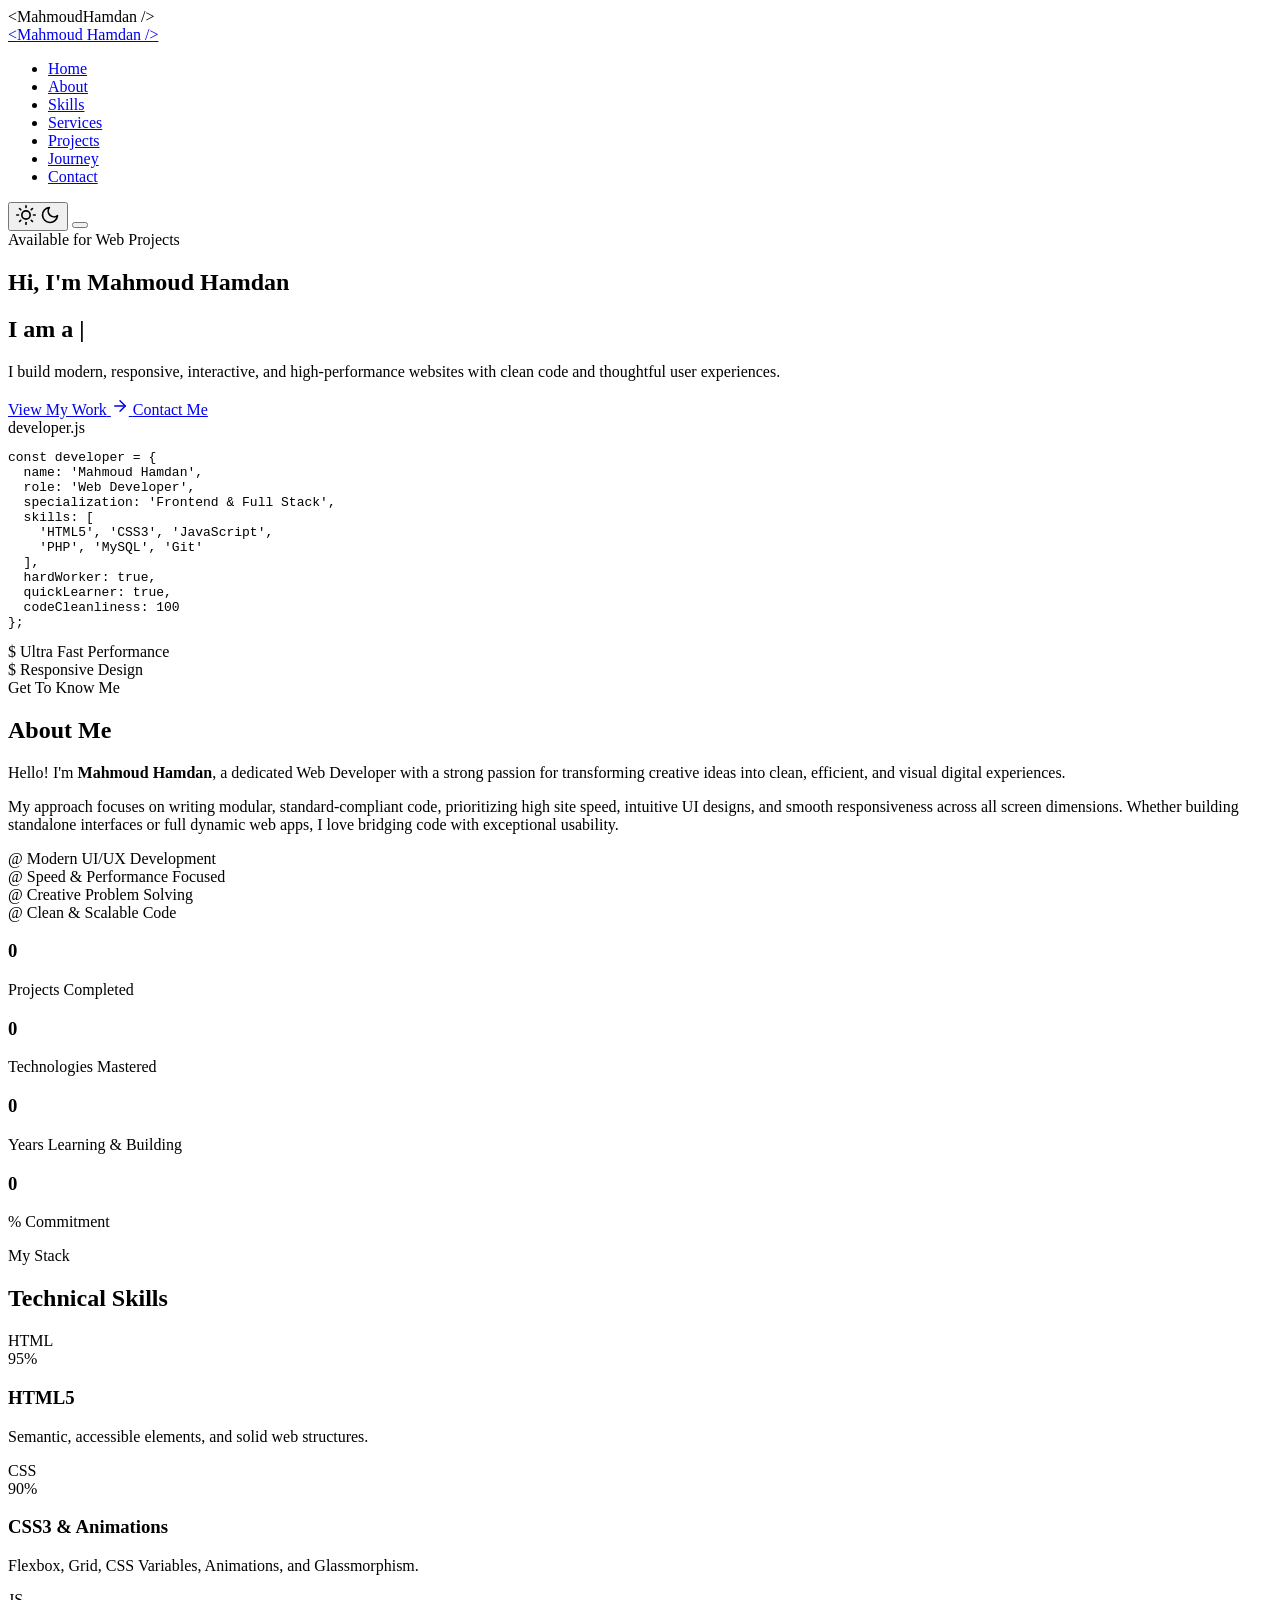
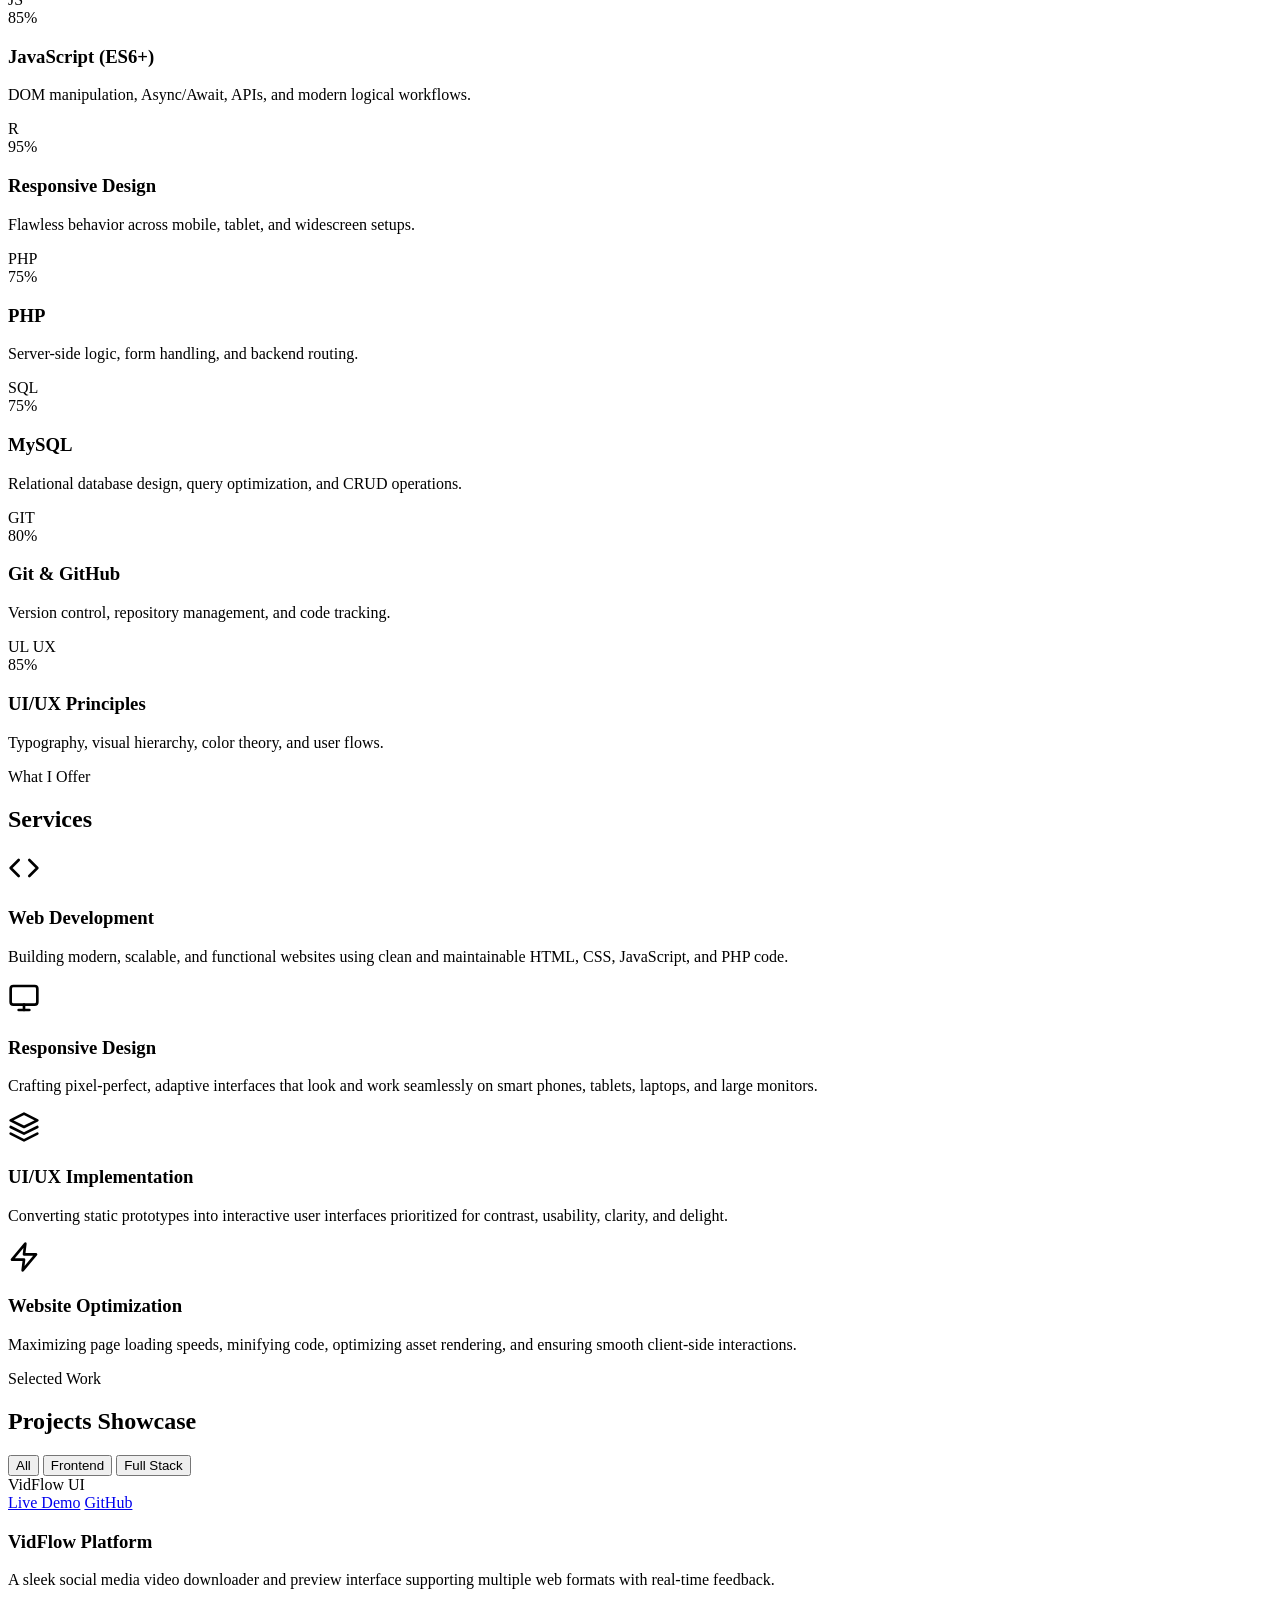
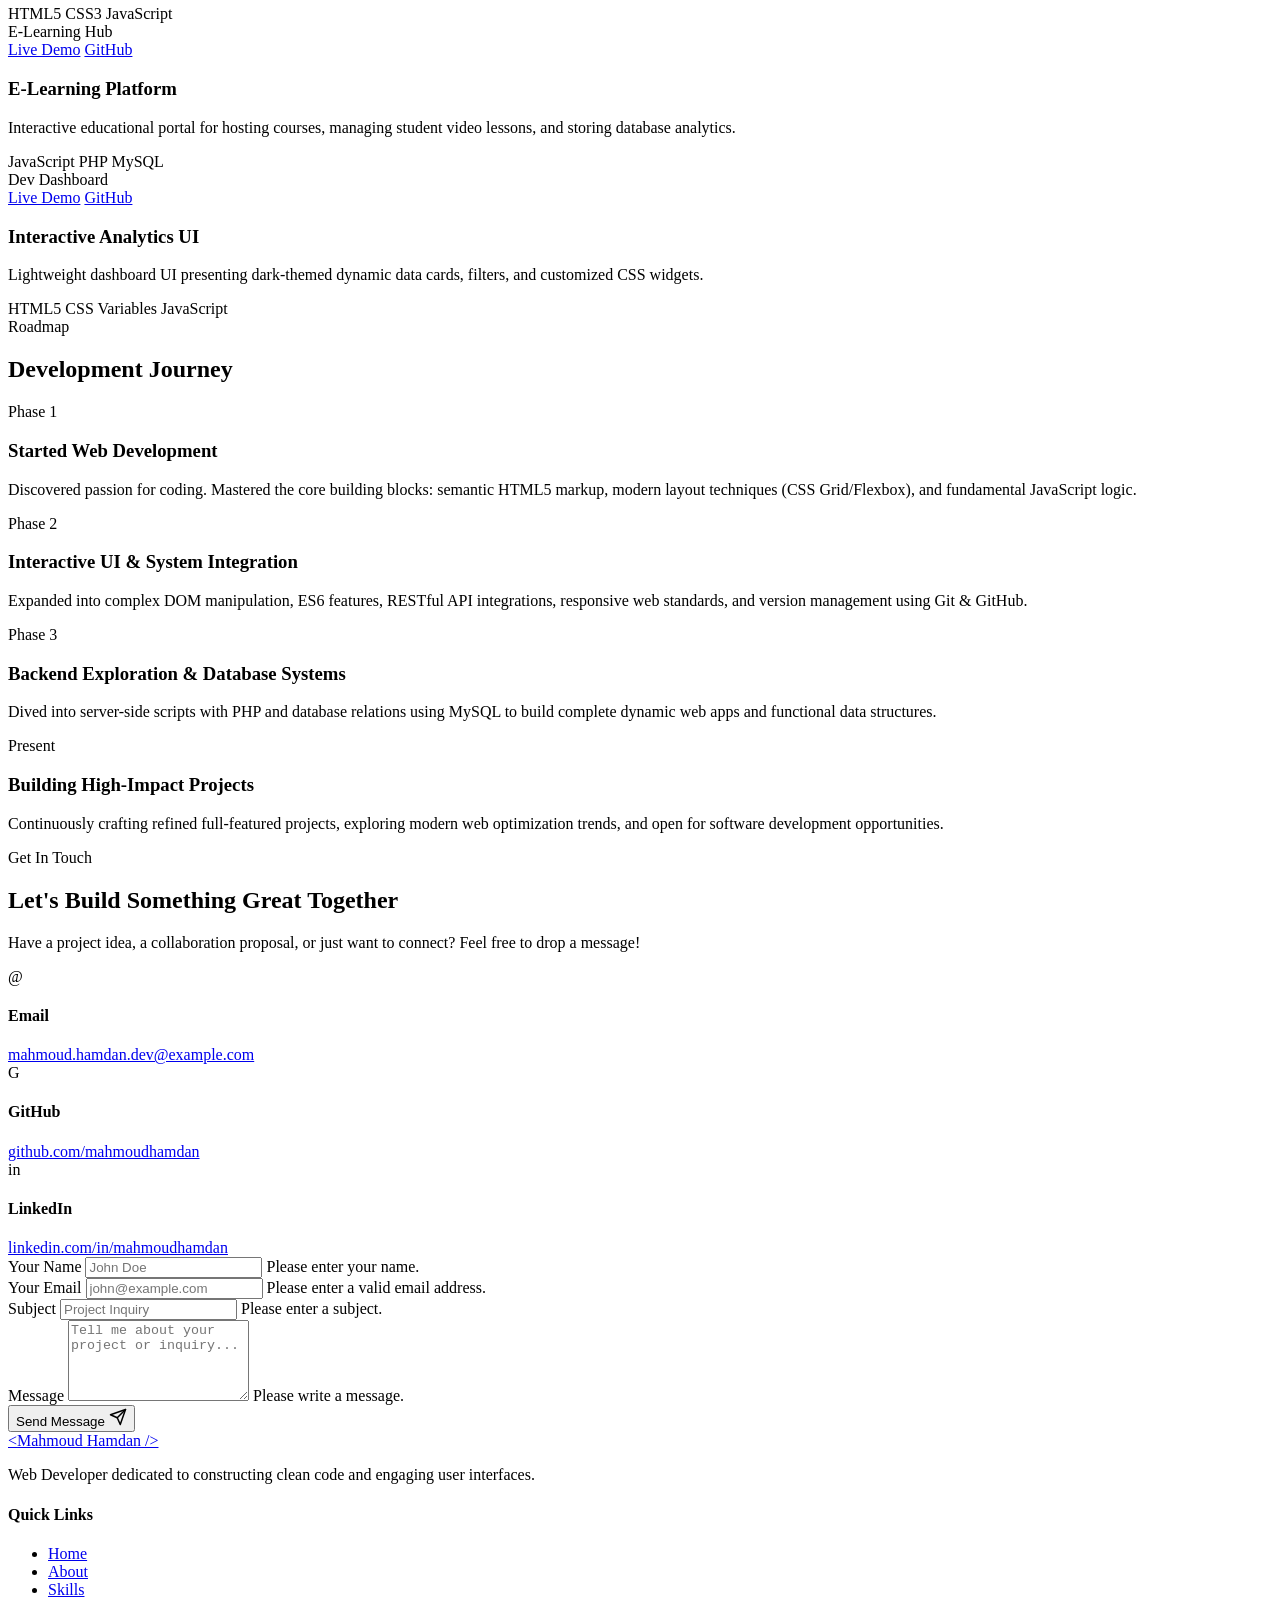
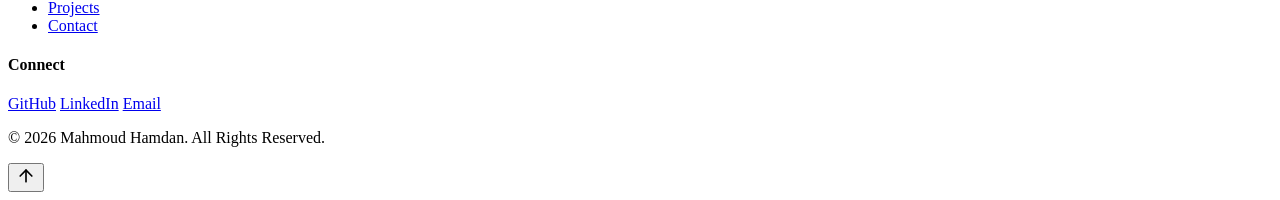
==== index.html @ 3960b45e "Add files via upload" ====
<!DOCTYPE html>
<html lang="en" data-theme="dark">
<head>
    <meta charset="UTF-8">
    <meta name="viewport" content="width=device-width, initial-scale=1.0">
    <meta name="description" content="Mahmoud Hamdan - Professional Web Developer Portfolio. Building modern, responsive, and interactive web solutions.">
    <meta name="author" content="Mahmoud Hamdan">
    <title>Mahmoud Hamdan | Web Developer Portfolio</title>
    
    <link rel="preconnect" href="https://fonts.googleapis.com">
    <link rel="preconnect" href="https://fonts.gstatic.com" crossorigin>
    <link href="https://fonts.googleapis.com/css2?family=Fira+Code:wght@400;500&family=Inter:wght@300;400;500;600;700;800&display=swap" rel="stylesheet">
    
    <link rel="stylesheet" href="css/style.css">
</head>
<body>

    <div id="loader" class="loader-wrapper">
        <div class="loader-spinner"></div>
        <span class="loader-text">&lt;MahmoudHamdan /&gt;</span>
    </div>

    <div class="cursor-glow" id="cursor-glow"></div>

    <div class="bg-gradient-orbs">
        <div class="orb orb-1"></div>
        <div class="orb orb-2"></div>
        <div class="orb orb-3"></div>
        <div class="bg-grid-overlay"></div>
    </div>

    <header class="navbar" id="navbar">
        <div class="container nav-container">
            <a href="#home" class="nav-logo">
                <span class="logo-bracket">&lt;</span>Mahmoud Hamdan<span class="logo-bracket"> /&gt;</span>
            </a>

            <nav class="nav-menu" id="nav-menu">
                <ul class="nav-list">
                    <li class="nav-item"><a href="#home" class="nav-link active">Home</a></li>
                    <li class="nav-item"><a href="#about" class="nav-link">About</a></li>
                    <li class="nav-item"><a href="#skills" class="nav-link">Skills</a></li>
                    <li class="nav-item"><a href="#services" class="nav-link">Services</a></li>
                    <li class="nav-item"><a href="#projects" class="nav-link">Projects</a></li>
                    <li class="nav-item"><a href="#journey" class="nav-link">Journey</a></li>
                    <li class="nav-item"><a href="#contact" class="nav-link">Contact</a></li>
                </ul>
            </nav>

            <div class="nav-actions">
                <button class="theme-toggle" id="theme-toggle" aria-label="Toggle dark and light theme">
                    <svg class="sun-icon" xmlns="http://www.w3.org/2000/svg" width="20" height="20" viewBox="0 0 24 24" fill="none" stroke="currentColor" stroke-width="2" stroke-linecap="round" stroke-linejoin="round"><circle cx="12" cy="12" r="5"></circle><line x1="12" y1="1" x2="12" y2="3"></line><line x1="12" y1="21" x2="12" y2="23"></line><line x1="4.22" y1="4.22" x2="5.64" y2="5.64"></line><line x1="18.36" y1="18.36" x2="19.78" y2="19.78"></line><line x1="1" y1="12" x2="3" y2="12"></line><line x1="21" y1="12" x2="23" y2="12"></line><line x1="4.22" y1="19.78" x2="5.64" y2="18.36"></line><line x1="18.36" y1="5.64" x2="19.78" y2="4.22"></line></svg>
                    <svg class="moon-icon" xmlns="http://www.w3.org/2000/svg" width="20" height="20" viewBox="0 0 24 24" fill="none" stroke="currentColor" stroke-width="2" stroke-linecap="round" stroke-linejoin="round"><path d="M21 12.79A9 9 0 1 1 11.21 3 7 7 0 0 0 21 12.79z"></path></svg>
                </button>

                <button class="hamburger" id="hamburger" aria-label="Toggle navigation menu">
                    <span class="bar"></span>
                    <span class="bar"></span>
                    <span class="bar"></span>
                </button>
            </div>
        </div>
    </header>

    <main id="main-content">
        
        <section id="home" class="hero-section">
            <div class="container hero-container">
                <div class="hero-content">
                    <div class="status-badge fade-in">
                        <span class="status-dot"></span>
                        <span>Available for Web Projects</span>
                    </div>
                    <h1 class="hero-title fade-in">
                        Hi, I'm <span class="highlight">Mahmoud Hamdan</span>
                    </h1>
                    <h2 class="hero-subtitle fade-in">
                        I am a <span class="typing-text" id="typing-text"></span><span class="cursor-blink">|</span>
                    </h2>
                    <p class="hero-description fade-in">
                        I build modern, responsive, interactive, and high-performance websites with clean code and thoughtful user experiences.
                    </p>
                    <div class="hero-cta fade-in">
                        <a href="#projects" class="btn btn-primary">
                            <span>View My Work</span>
                            <svg xmlns="http://www.w3.org/2000/svg" width="18" height="18" viewBox="0 0 24 24" fill="none" stroke="currentColor" stroke-width="2" stroke-linecap="round" stroke-linejoin="round"><line x1="5" y1="12" x2="19" y2="12"></line><polyline points="12 5 19 12 12 19"></polyline></svg>
                        </a>
                        <a href="#contact" class="btn btn-secondary">Contact Me</a>
                    </div>
                </div>

                <div class="hero-visual fade-in">
                    <div class="code-window">
                        <div class="window-header">
                            <div class="window-dots">
                                <span class="dot dot-red"></span>
                                <span class="dot dot-yellow"></span>
                                <span class="dot dot-green"></span>
                            </div>
                            <span class="window-title">developer.js</span>
                        </div>
                        <div class="window-body">
                            <pre><code><span class="code-keyword">const</span> <span class="code-variable">developer</span> = {
  <span class="code-property">name</span>: <span class="code-string">'Mahmoud Hamdan'</span>,
  <span class="code-property">role</span>: <span class="code-string">'Web Developer'</span>,
  <span class="code-property">specialization</span>: <span class="code-string">'Frontend & Full Stack'</span>,
  <span class="code-property">skills</span>: [
    <span class="code-string">'HTML5'</span>, <span class="code-string">'CSS3'</span>, <span class="code-string">'JavaScript'</span>,
    <span class="code-string">'PHP'</span>, <span class="code-string">'MySQL'</span>, <span class="code-string">'Git'</span>
  ],
  <span class="code-property">hardWorker</span>: <span class="code-boolean">true</span>,
  <span class="code-property">quickLearner</span>: <span class="code-boolean">true</span>,
  <span class="code-property">codeCleanliness</span>: <span class="code-number">100</span>
};</code></pre>
                        </div>
                    </div>
                    <!-- Floating Accent Badges -->
                    <div class="floating-badge badge-1">$ Ultra Fast Performance</div>
                    <div class="floating-badge badge-2">$ Responsive Design</div>
                </div>
            </div>
        </section>

        <!-- About Section -->
        <section id="about" class="section">
            <div class="container">
                <div class="section-header reveal-up">
                    <span class="section-subtitle">Get To Know Me</span>
                    <h2 class="section-title">About Me</h2>
                </div>

                <div class="about-grid">
                    <div class="about-text reveal-left">
                        <p>
                            Hello! I'm <strong>Mahmoud Hamdan</strong>, a dedicated Web Developer with a strong passion for transforming creative ideas into clean, efficient, and visual digital experiences.
                        </p>
                        <p>
                            My approach focuses on writing modular, standard-compliant code, prioritizing high site speed, intuitive UI designs, and smooth responsiveness across all screen dimensions. Whether building standalone interfaces or full dynamic web apps, I love bridging code with exceptional usability.
                        </p>
                        <div class="about-features">
                            <div class="feature-item">
                                <span class="feature-icon">@</span>
                                <span>Modern UI/UX Development</span>
                            </div>
                            <div class="feature-item">
                                <span class="feature-icon">@</span>
                                <span>Speed & Performance Focused</span>
                            </div>
                            <div class="feature-item">
                                <span class="feature-icon">@</span>
                                <span>Creative Problem Solving</span>
                            </div>
                            <div class="feature-item">
                                <span class="feature-icon">@</span>
                                <span>Clean & Scalable Code</span>
                            </div>
                        </div>
                    </div>

                    <div class="about-stats reveal-right">
                        <div class="stat-card">
                            <h3 class="stat-number" data-target="15">0</h3>
                            <p class="stat-label">Projects Completed</p>
                        </div>
                        <div class="stat-card">
                            <h3 class="stat-number" data-target="9">0</h3>
                            <p class="stat-label">Technologies Mastered</p>
                        </div>
                        <div class="stat-card">
                            <h3 class="stat-number" data-target="3">0</h3>
                            <p class="stat-label">Years Learning & Building</p>
                        </div>
                        <div class="stat-card">
                            <h3 class="stat-number" data-target="100">0</h3>
                            <p class="stat-label">% Commitment</p>
                        </div>
                    </div>
                </div>
            </div>
        </section>

        <section id="skills" class="section bg-surface">
            <div class="container">
                <div class="section-header reveal-up">
                    <span class="section-subtitle">My Stack</span>
                    <h2 class="section-title">Technical Skills</h2>
                </div>

                <div class="skills-grid">
                    <div class="skill-card reveal-up">
                        <div class="skill-head">
                            <div class="skill-icon">HTML</div>
                            <span class="skill-level">95%</span>
                        </div>
                        <h3 class="skill-name">HTML5</h3>
                        <p class="skill-desc">Semantic, accessible elements, and solid web structures.</p>
                        <div class="progress-bar"><div class="progress" style="width: 95%;"></div></div>
                    </div>

                    <div class="skill-card reveal-up">
                        <div class="skill-head">
                            <div class="skill-icon">CSS</div>
                            <span class="skill-level">90%</span>
                        </div>
                        <h3 class="skill-name">CSS3 & Animations</h3>
                        <p class="skill-desc">Flexbox, Grid, CSS Variables, Animations, and Glassmorphism.</p>
                        <div class="progress-bar"><div class="progress" style="width: 90%;"></div></div>
                    </div>

                    <div class="skill-card reveal-up">
                        <div class="skill-head">
                            <div class="skill-icon">JS</div>
                            <span class="skill-level">85%</span>
                        </div>
                        <h3 class="skill-name">JavaScript (ES6+)</h3>
                        <p class="skill-desc">DOM manipulation, Async/Await, APIs, and modern logical workflows.</p>
                        <div class="progress-bar"><div class="progress" style="width: 85%;"></div></div>
                    </div>

                    <div class="skill-card reveal-up">
                        <div class="skill-head">
                            <div class="skill-icon">R</div>
                            <span class="skill-level">95%</span>
                        </div>
                        <h3 class="skill-name">Responsive Design</h3>
                        <p class="skill-desc">Flawless behavior across mobile, tablet, and widescreen setups.</p>
                        <div class="progress-bar"><div class="progress" style="width: 95%;"></div></div>
                    </div>

                    <div class="skill-card reveal-up">
                        <div class="skill-head">
                            <div class="skill-icon">PHP</div>
                            <span class="skill-level">75%</span>
                        </div>
                        <h3 class="skill-name">PHP</h3>
                        <p class="skill-desc">Server-side logic, form handling, and backend routing.</p>
                        <div class="progress-bar"><div class="progress" style="width: 75%;"></div></div>
                    </div>

                    <div class="skill-card reveal-up">
                        <div class="skill-head">
                            <div class="skill-icon">SQL</div>
                            <span class="skill-level">75%</span>
                        </div>
                        <h3 class="skill-name">MySQL</h3>
                        <p class="skill-desc">Relational database design, query optimization, and CRUD operations.</p>
                        <div class="progress-bar"><div class="progress" style="width: 75%;"></div></div>
                    </div>

                    <div class="skill-card reveal-up">
                        <div class="skill-head">
                            <div class="skill-icon">GIT</div>
                            <span class="skill-level">80%</span>
                        </div>
                        <h3 class="skill-name">Git & GitHub</h3>
                        <p class="skill-desc">Version control, repository management, and code tracking.</p>
                        <div class="progress-bar"><div class="progress" style="width: 80%;"></div></div>
                    </div>

                    <div class="skill-card reveal-up">
                        <div class="skill-head">
                            <div class="skill-icon">UL UX</div>
                            <span class="skill-level">85%</span>
                        </div>
                        <h3 class="skill-name">UI/UX Principles</h3>
                        <p class="skill-desc">Typography, visual hierarchy, color theory, and user flows.</p>
                        <div class="progress-bar"><div class="progress" style="width: 85%;"></div></div>
                    </div>
                </div>
            </div>
        </section>

        <!-- Services Section -->
        <section id="services" class="section">
            <div class="container">
                <div class="section-header reveal-up">
                    <span class="section-subtitle">What I Offer</span>
                    <h2 class="section-title">Services</h2>
                </div>

                <div class="services-grid">
                    <div class="service-card reveal-up">
                        <div class="service-icon">
                            <svg xmlns="http://www.w3.org/2000/svg" width="32" height="32" viewBox="0 0 24 24" fill="none" stroke="currentColor" stroke-width="2" stroke-linecap="round" stroke-linejoin="round"><polyline points="16 18 22 12 16 6"></polyline><polyline points="8 6 2 12 8 18"></polyline></svg>
                        </div>
                        <h3 class="service-title">Web Development</h3>
                        <p class="service-desc">Building modern, scalable, and functional websites using clean and maintainable HTML, CSS, JavaScript, and PHP code.</p>
                    </div>

                    <div class="service-card reveal-up">
                        <div class="service-icon">
                            <svg xmlns="http://www.w3.org/2000/svg" width="32" height="32" viewBox="0 0 24 24" fill="none" stroke="currentColor" stroke-width="2" stroke-linecap="round" stroke-linejoin="round"><rect x="2" y="3" width="20" height="14" rx="2" ry="2"></rect><line x1="8" y1="21" x2="16" y2="21"></line><line x1="12" y1="17" x2="12" y2="21"></line></svg>
                        </div>
                        <h3 class="service-title">Responsive Design</h3>
                        <p class="service-desc">Crafting pixel-perfect, adaptive interfaces that look and work seamlessly on smart phones, tablets, laptops, and large monitors.</p>
                    </div>

                    <div class="service-card reveal-up">
                        <div class="service-icon">
                            <svg xmlns="http://www.w3.org/2000/svg" width="32" height="32" viewBox="0 0 24 24" fill="none" stroke="currentColor" stroke-width="2" stroke-linecap="round" stroke-linejoin="round"><polygon points="12 2 2 7 12 12 22 7 12 2"></polygon><polyline points="2 17 12 22 22 17"></polyline><polyline points="2 12 12 17 22 12"></polyline></svg>
                        </div>
                        <h3 class="service-title">UI/UX Implementation</h3>
                        <p class="service-desc">Converting static prototypes into interactive user interfaces prioritized for contrast, usability, clarity, and delight.</p>
                    </div>

                    <div class="service-card reveal-up">
                        <div class="service-icon">
                            <svg xmlns="http://www.w3.org/2000/svg" width="32" height="32" viewBox="0 0 24 24" fill="none" stroke="currentColor" stroke-width="2" stroke-linecap="round" stroke-linejoin="round"><path d="M13 2L3 14h9l-1 8 10-12h-9l1-8z"></path></svg>
                        </div>
                        <h3 class="service-title">Website Optimization</h3>
                        <p class="service-desc">Maximizing page loading speeds, minifying code, optimizing asset rendering, and ensuring smooth client-side interactions.</p>
                    </div>
                </div>
            </div>
        </section>

        <!-- Projects Section -->
        <section id="projects" class="section bg-surface">
            <div class="container">
                <div class="section-header reveal-up">
                    <span class="section-subtitle">Selected Work</span>
                    <h2 class="section-title">Projects Showcase</h2>
                </div>

                <!-- Filter Buttons -->
                <div class="filter-container reveal-up">
                    <button class="filter-btn active" data-filter="all">All</button>
                    <button class="filter-btn" data-filter="frontend">Frontend</button>
                    <button class="filter-btn" data-filter="fullstack">Full Stack</button>
                </div>

                <div class="projects-grid">
                    <!-- Project Item 1 -->
                    <div class="project-card reveal-up" data-category="frontend">
                        <div class="project-image">
                            <div class="project-placeholder-img img-1">
                                <span>VidFlow UI</span>
                            </div>
                            <div class="project-overlay">
                                <div class="project-links">
                                    <a href="#" target="_blank" rel="noopener noreferrer" class="project-btn" aria-label="Live Demo">Live Demo</a>
                                    <a href="#" target="_blank" rel="noopener noreferrer" class="project-btn outline" aria-label="GitHub Repository">GitHub</a>
                                </div>
                            </div>
                        </div>
                        <div class="project-content">
                            <h3 class="project-title">VidFlow Platform</h3>
                            <p class="project-description">
                                A sleek social media video downloader and preview interface supporting multiple web formats with real-time feedback.
                            </p>
                            <div class="project-tags">
                                <span class="tag">HTML5</span>
                                <span class="tag">CSS3</span>
                                <span class="tag">JavaScript</span>
                            </div>
                        </div>
                    </div>

                    <!-- Project Item 2 -->
                    <div class="project-card reveal-up" data-category="fullstack">
                        <div class="project-image">
                            <div class="project-placeholder-img img-2">
                                <span>E-Learning Hub</span>
                            </div>
                            <div class="project-overlay">
                                <div class="project-links">
                                    <a href="#" target="_blank" rel="noopener noreferrer" class="project-btn" aria-label="Live Demo">Live Demo</a>
                                    <a href="#" target="_blank" rel="noopener noreferrer" class="project-btn outline" aria-label="GitHub Repository">GitHub</a>
                                </div>
                            </div>
                        </div>
                        <div class="project-content">
                            <h3 class="project-title">E-Learning Platform</h3>
                            <p class="project-description">
                                Interactive educational portal for hosting courses, managing student video lessons, and storing database analytics.
                            </p>
                            <div class="project-tags">
                                <span class="tag">JavaScript</span>
                                <span class="tag">PHP</span>
                                <span class="tag">MySQL</span>
                            </div>
                        </div>
                    </div>

                    <!-- Project Item 3 -->
                    <div class="project-card reveal-up" data-category="frontend">
                        <div class="project-image">
                            <div class="project-placeholder-img img-3">
                                <span>Dev Dashboard</span>
                            </div>
                            <div class="project-overlay">
                                <div class="project-links">
                                    <a href="#" target="_blank" rel="noopener noreferrer" class="project-btn" aria-label="Live Demo">Live Demo</a>
                                    <a href="#" target="_blank" rel="noopener noreferrer" class="project-btn outline" aria-label="GitHub Repository">GitHub</a>
                                </div>
                            </div>
                        </div>
                        <div class="project-content">
                            <h3 class="project-title">Interactive Analytics UI</h3>
                            <p class="project-description">
                                Lightweight dashboard UI presenting dark-themed dynamic data cards, filters, and customized CSS widgets.
                            </p>
                            <div class="project-tags">
                                <span class="tag">HTML5</span>
                                <span class="tag">CSS Variables</span>
                                <span class="tag">JavaScript</span>
                            </div>
                        </div>
                    </div>
                </div>
            </div>
        </section>

        <section id="journey" class="section">
            <div class="container">
                <div class="section-header reveal-up">
                    <span class="section-subtitle">Roadmap</span>
                    <h2 class="section-title">Development Journey</h2>
                </div>

                <div class="timeline">
                    <div class="timeline-item reveal-left">
                        <div class="timeline-dot"></div>
                        <div class="timeline-content">
                            <span class="timeline-date">Phase 1</span>
                            <h3 class="timeline-title">Started Web Development</h3>
                            <p>Discovered passion for coding. Mastered the core building blocks: semantic HTML5 markup, modern layout techniques (CSS Grid/Flexbox), and fundamental JavaScript logic.</p>
                        </div>
                    </div>

                    <div class="timeline-item reveal-right">
                        <div class="timeline-dot"></div>
                        <div class="timeline-content">
                            <span class="timeline-date">Phase 2</span>
                            <h3 class="timeline-title">Interactive UI & System Integration</h3>
                            <p>Expanded into complex DOM manipulation, ES6 features, RESTful API integrations, responsive web standards, and version management using Git & GitHub.</p>
                        </div>
                    </div>

                    <div class="timeline-item reveal-left">
                        <div class="timeline-dot"></div>
                        <div class="timeline-content">
                            <span class="timeline-date">Phase 3</span>
                            <h3 class="timeline-title">Backend Exploration & Database Systems</h3>
                            <p>Dived into server-side scripts with PHP and database relations using MySQL to build complete dynamic web apps and functional data structures.</p>
                        </div>
                    </div>

                    <div class="timeline-item reveal-right">
                        <div class="timeline-dot"></div>
                        <div class="timeline-content">
                            <span class="timeline-date">Present</span>
                            <h3 class="timeline-title">Building High-Impact Projects</h3>
                            <p>Continuously crafting refined full-featured projects, exploring modern web optimization trends, and open for software development opportunities.</p>
                        </div>
                    </div>
                </div>
            </div>
        </section>

        <section id="contact" class="section bg-surface">
            <div class="container">
                <div class="section-header reveal-up">
                    <span class="section-subtitle">Get In Touch</span>
                    <h2 class="section-title">Let's Build Something Great Together</h2>
                    <p class="section-lead">Have a project idea, a collaboration proposal, or just want to connect? Feel free to drop a message!</p>
                </div>

                <div class="contact-grid">
                    <div class="contact-info reveal-left">
                        <div class="contact-card">
                            <div class="contact-card-icon">@</div>
                            <div>
                                <h4>Email</h4>
                                <a href="mailto:mahmoud.hamdan.dev@example.com">mahmoud.hamdan.dev@example.com</a>
                            </div>
                        </div>

                        <div class="contact-card">
                            <div class="contact-card-icon">G</div>
                            <div>
                                <h4>GitHub</h4>
                                <a href="https://github.com" target="_blank" rel="noopener noreferrer">github.com/mahmoudhamdan</a>
                            </div>
                        </div>

                        <div class="contact-card">
                            <div class="contact-card-icon">in</div>
                            <div>
                                <h4>LinkedIn</h4>
                                <a href="https://linkedin.com" target="_blank" rel="noopener noreferrer">linkedin.com/in/mahmoudhamdan</a>
                            </div>
                        </div>
                    </div>

                    <form id="contact-form" class="contact-form reveal-right" novalidate>
                        <div class="form-group">
                            <label for="name">Your Name</label>
                            <input type="text" id="name" class="form-control" placeholder="John Doe" required>
                            <span class="error-msg">Please enter your name.</span>
                        </div>

                        <div class="form-group">
                            <label for="email">Your Email</label>
                            <input type="email" id="email" class="form-control" placeholder="john@example.com" required>
                            <span class="error-msg">Please enter a valid email address.</span>
                        </div>

                        <div class="form-group">
                            <label for="subject">Subject</label>
                            <input type="text" id="subject" class="form-control" placeholder="Project Inquiry" required>
                            <span class="error-msg">Please enter a subject.</span>
                        </div>

                        <div class="form-group">
                            <label for="message">Message</label>
                            <textarea id="message" class="form-control" rows="5" placeholder="Tell me about your project or inquiry..." required></textarea>
                            <span class="error-msg">Please write a message.</span>
                        </div>

                        <button type="submit" class="btn btn-primary btn-full">
                            <span>Send Message</span>
                            <svg xmlns="http://www.w3.org/2000/svg" width="18" height="18" viewBox="0 0 24 24" fill="none" stroke="currentColor" stroke-width="2" stroke-linecap="round" stroke-linejoin="round"><line x1="22" y1="2" x2="11" y2="13"></line><polygon points="22 2 15 22 11 13 2 9 22 2"></polygon></svg>
                        </button>
                        <div id="form-alert" class="form-alert"></div>
                    </form>
                </div>
            </div>
        </section>
    </main>

    <!-- Footer -->
    <footer class="footer">
        <div class="container footer-container">
            <div class="footer-brand">
                <a href="#home" class="nav-logo">
                    <span class="logo-bracket">&lt;</span>Mahmoud Hamdan<span class="logo-bracket"> /&gt;</span>
                </a>
                <p>Web Developer dedicated to constructing clean code and engaging user interfaces.</p>
            </div>

            <div class="footer-links">
                <h4>Quick Links</h4>
                <ul>
                    <li><a href="#home">Home</a></li>
                    <li><a href="#about">About</a></li>
                    <li><a href="#skills">Skills</a></li>
                    <li><a href="#projects">Projects</a></li>
                    <li><a href="#contact">Contact</a></li>
                </ul>
            </div>

            <div class="footer-social">
                <h4>Connect</h4>
                <div class="social-icons">
                    <a href="https://github.com" target="_blank" rel="noopener noreferrer" aria-label="GitHub">GitHub</a>
                    <a href="https://linkedin.com" target="_blank" rel="noopener noreferrer" aria-label="LinkedIn">LinkedIn</a>
                    <a href="mailto:mahmoud.hamdan.dev@example.com" aria-label="Email">Email</a>
                </div>
            </div>
        </div>

        <div class="container footer-bottom">
            <p>&copy; 2026 Mahmoud Hamdan. All Rights Reserved.</p>
            <button id="back-to-top" class="back-to-top" aria-label="Back to Top">
                <svg xmlns="http://www.w3.org/2000/svg" width="20" height="20" viewBox="0 0 24 24" fill="none" stroke="currentColor" stroke-width="2" stroke-linecap="round" stroke-linejoin="round"><line x1="12" y1="19" x2="12" y2="5"></line><polyline points="5 12 12 5 19 12"></polyline></svg>
            </button>
        </div>
    </footer>
    
    <script src="js/script.js"></script>
</body>
</html>
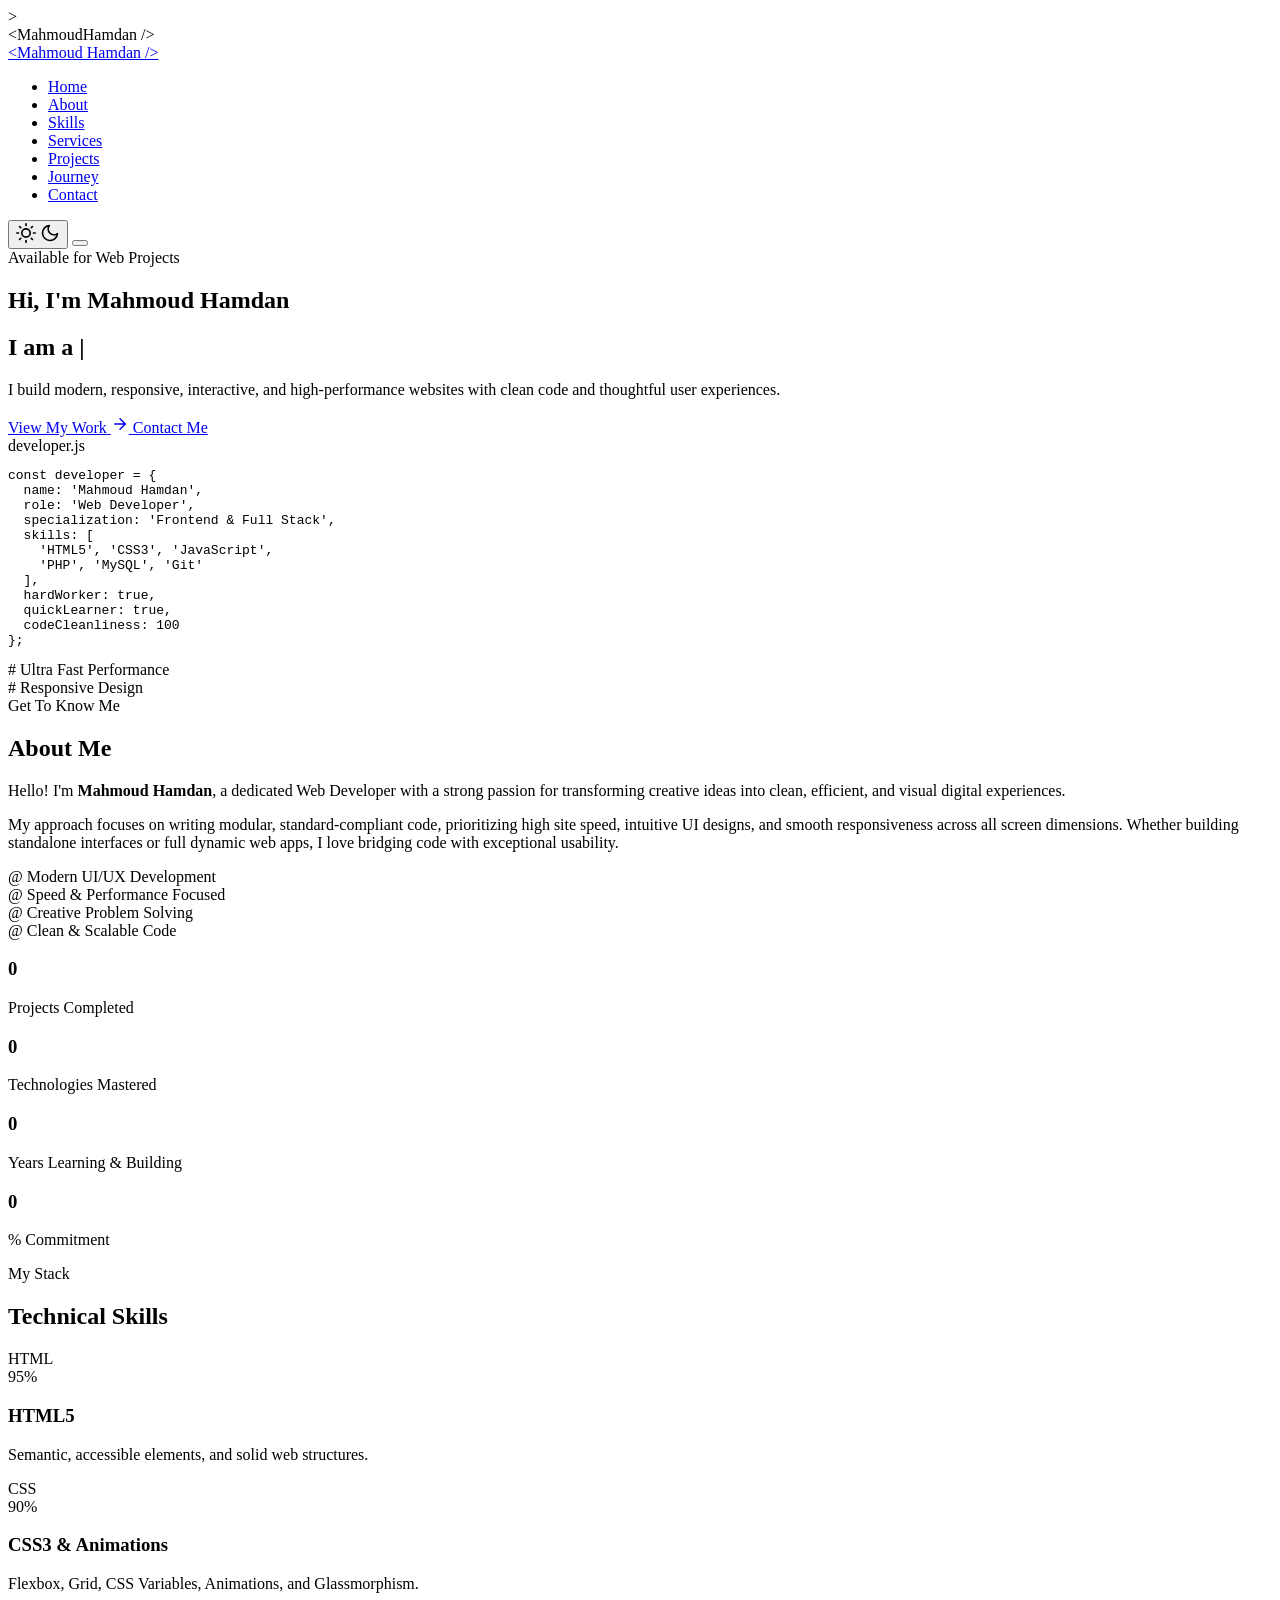
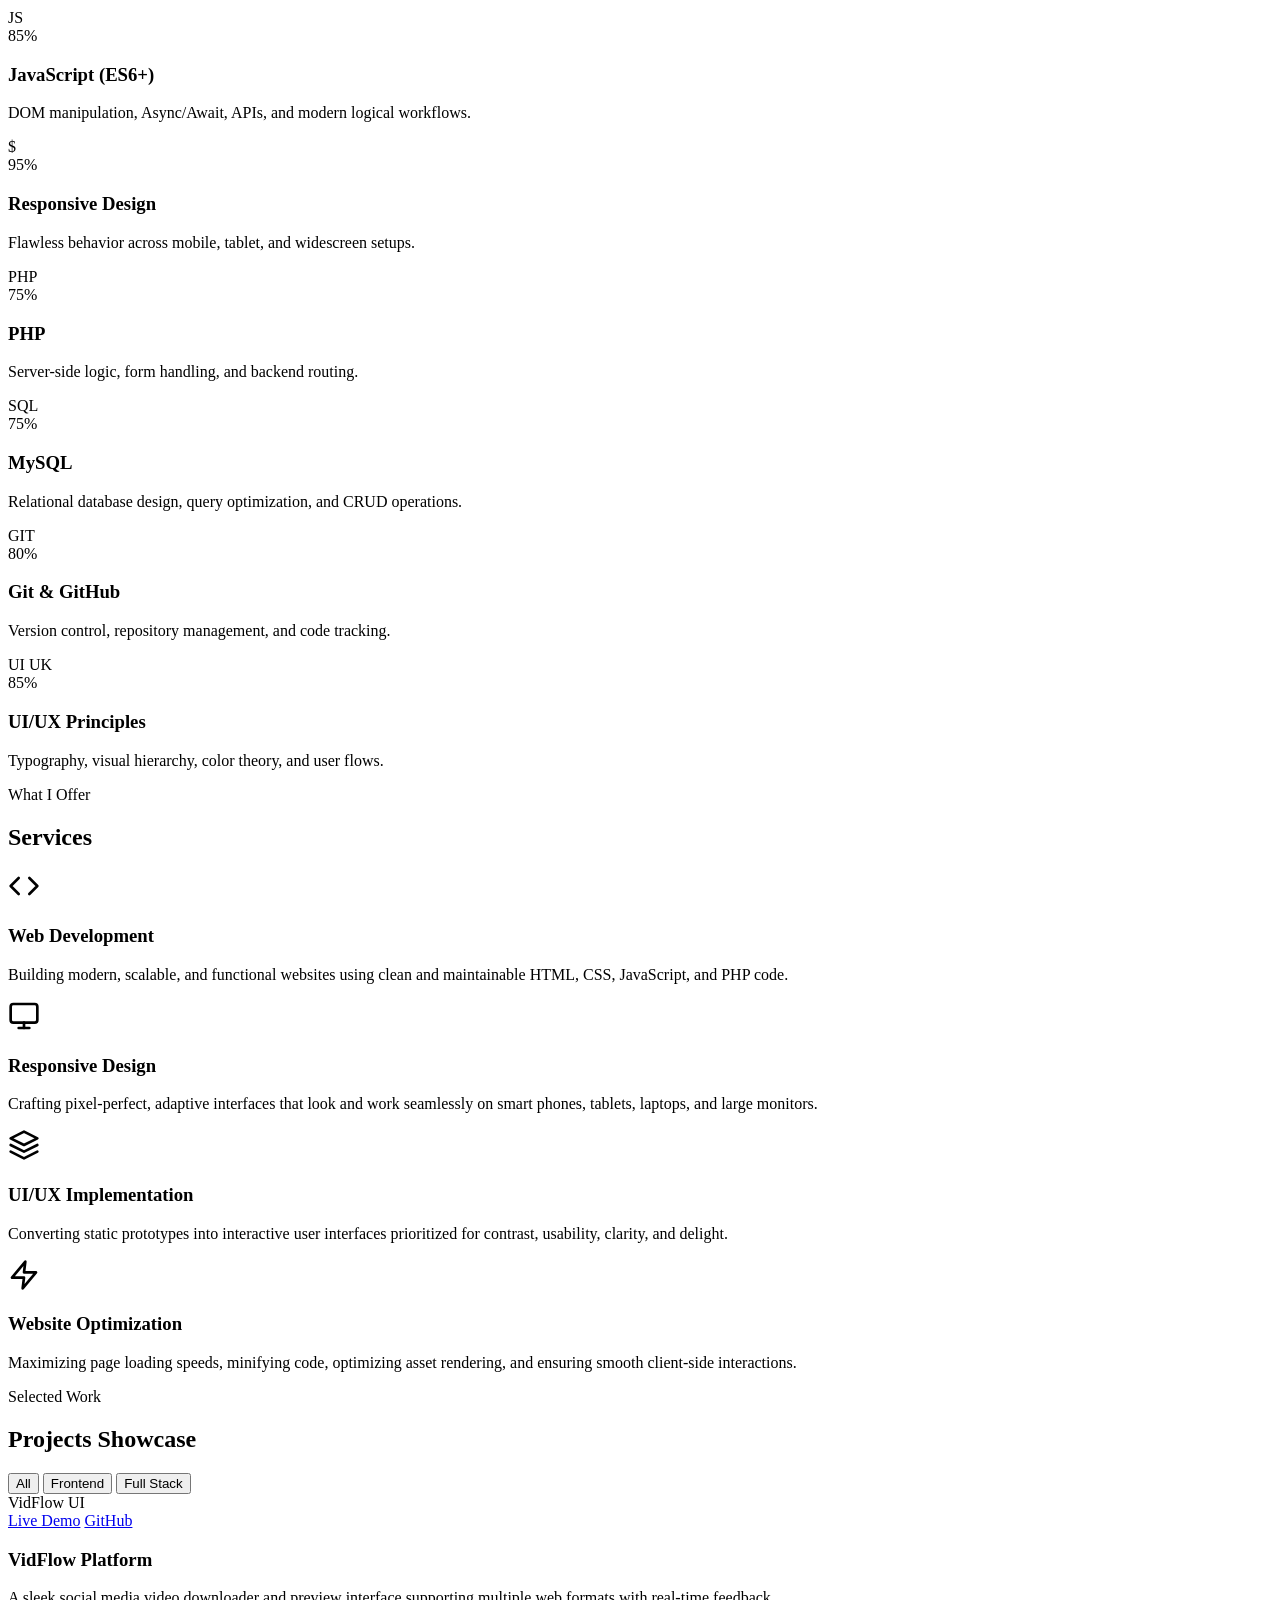
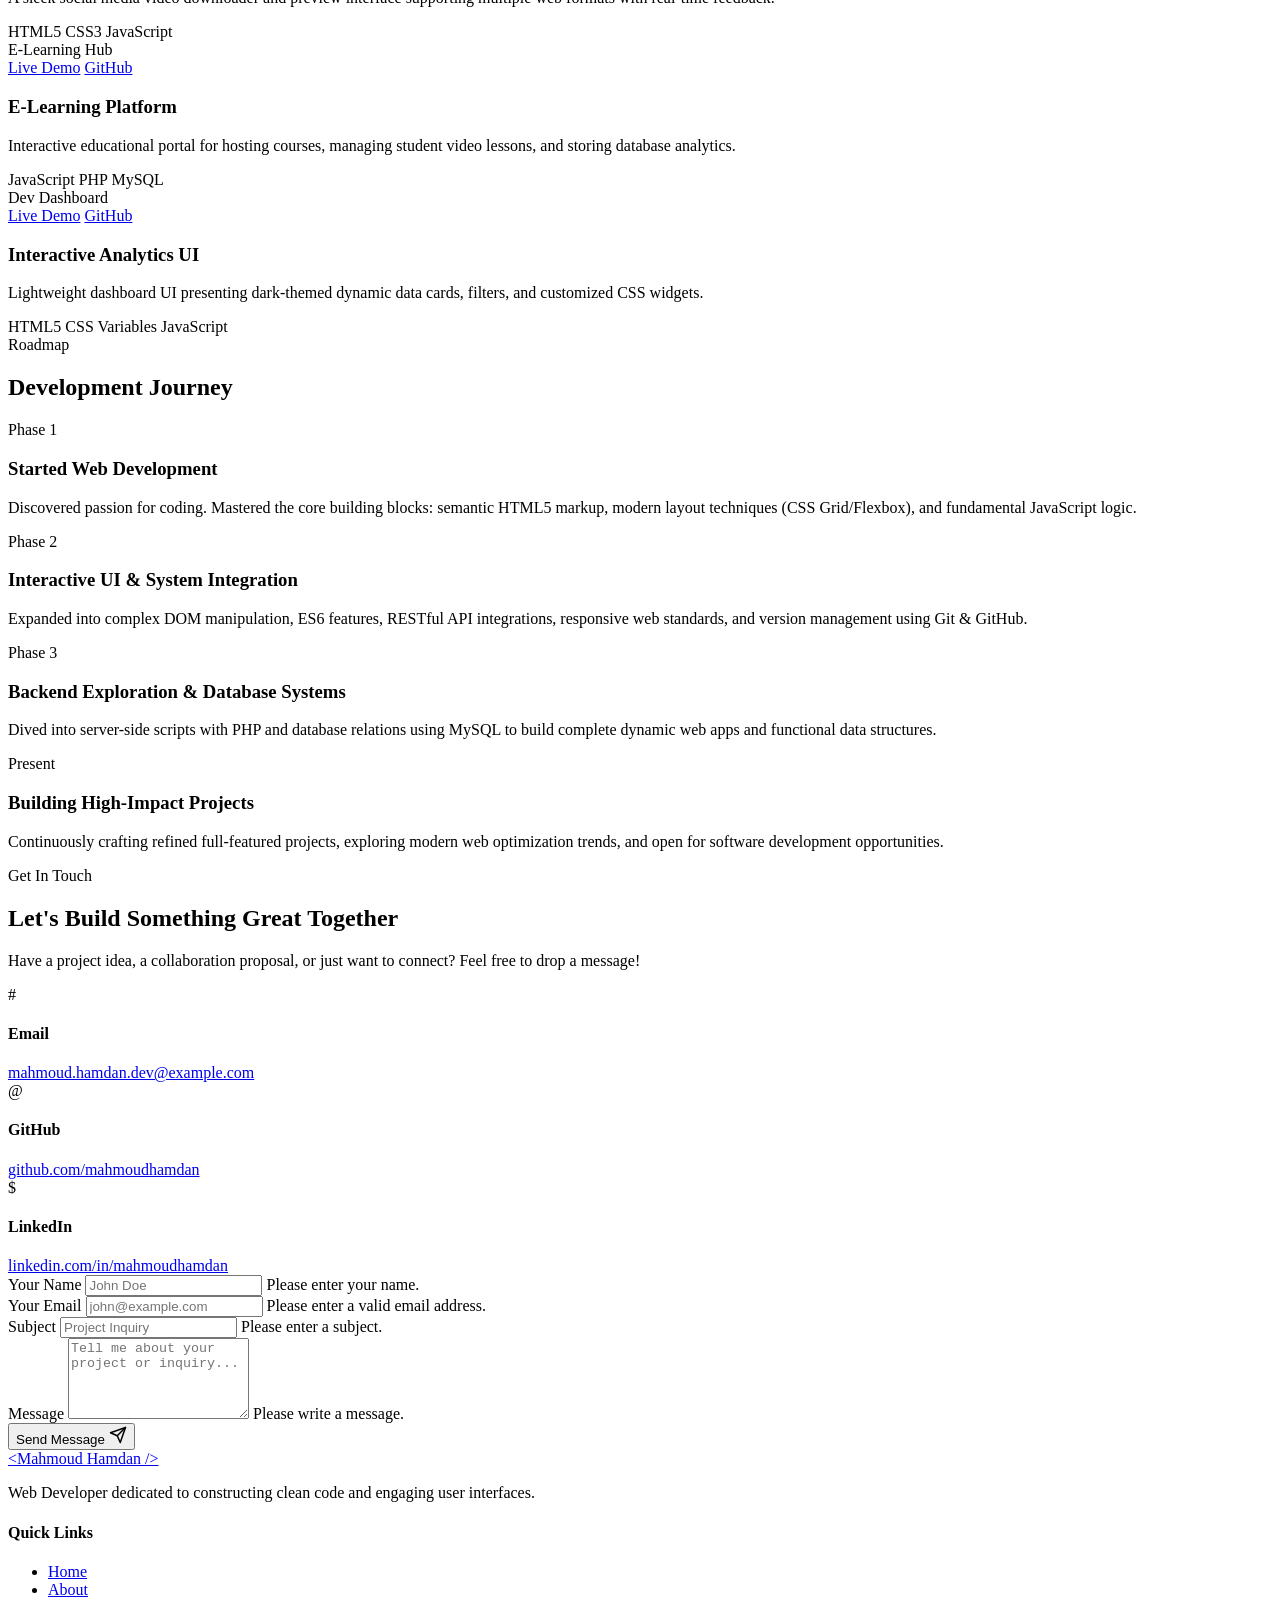
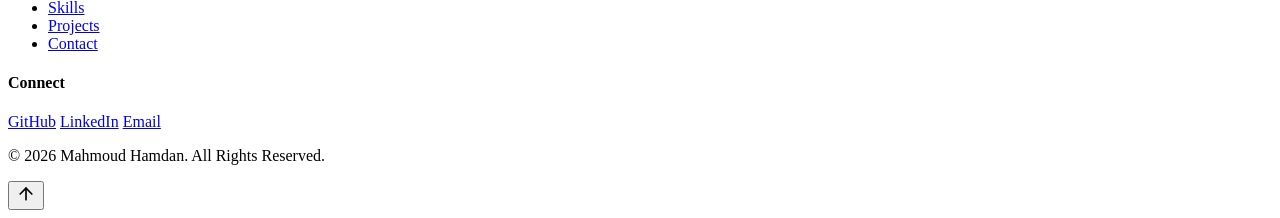
==== commit 22977de3: "Add files via upload" ====
--- a/index.html
+++ b/index.html
@@ -7,21 +7,26 @@
     <meta name="author" content="Mahmoud Hamdan">
     <title>Mahmoud Hamdan | Web Developer Portfolio</title>
     
+  
     <link rel="preconnect" href="https://fonts.googleapis.com">
     <link rel="preconnect" href="https://fonts.gstatic.com" crossorigin>
     <link href="https://fonts.googleapis.com/css2?family=Fira+Code:wght@400;500&family=Inter:wght@300;400;500;600;700;800&display=swap" rel="stylesheet">
     
+>
     <link rel="stylesheet" href="css/style.css">
 </head>
 <body>
 
+    
     <div id="loader" class="loader-wrapper">
         <div class="loader-spinner"></div>
         <span class="loader-text">&lt;MahmoudHamdan /&gt;</span>
     </div>
 
+   
     <div class="cursor-glow" id="cursor-glow"></div>
 
+   
     <div class="bg-gradient-orbs">
         <div class="orb orb-1"></div>
         <div class="orb orb-2"></div>
@@ -29,6 +34,7 @@
         <div class="bg-grid-overlay"></div>
     </div>
 
+    
     <header class="navbar" id="navbar">
         <div class="container nav-container">
             <a href="#home" class="nav-logo">
@@ -63,7 +69,7 @@
     </header>
 
     <main id="main-content">
-        
+   
         <section id="home" class="hero-section">
             <div class="container hero-container">
                 <div class="hero-content">
@@ -114,14 +120,14 @@
 };</code></pre>
                         </div>
                     </div>
-                    <!-- Floating Accent Badges -->
-                    <div class="floating-badge badge-1">$ Ultra Fast Performance</div>
-                    <div class="floating-badge badge-2">$ Responsive Design</div>
-                </div>
-            </div>
-        </section>
-
-        <!-- About Section -->
+                   
+                    <div class="floating-badge badge-1"># Ultra Fast Performance</div>
+                    <div class="floating-badge badge-2"># Responsive Design</div>
+                </div>
+            </div>
+        </section>
+
+       
         <section id="about" class="section">
             <div class="container">
                 <div class="section-header reveal-up">
@@ -179,6 +185,7 @@
             </div>
         </section>
 
+       
         <section id="skills" class="section bg-surface">
             <div class="container">
                 <div class="section-header reveal-up">
@@ -219,7 +226,7 @@
 
                     <div class="skill-card reveal-up">
                         <div class="skill-head">
-                            <div class="skill-icon">R</div>
+                            <div class="skill-icon">$</div>
                             <span class="skill-level">95%</span>
                         </div>
                         <h3 class="skill-name">Responsive Design</h3>
@@ -259,7 +266,7 @@
 
                     <div class="skill-card reveal-up">
                         <div class="skill-head">
-                            <div class="skill-icon">UL UX</div>
+                            <div class="skill-icon">UI UK</div>
                             <span class="skill-level">85%</span>
                         </div>
                         <h3 class="skill-name">UI/UX Principles</h3>
@@ -270,7 +277,6 @@
             </div>
         </section>
 
-        <!-- Services Section -->
         <section id="services" class="section">
             <div class="container">
                 <div class="section-header reveal-up">
@@ -314,7 +320,7 @@
             </div>
         </section>
 
-        <!-- Projects Section -->
+       
         <section id="projects" class="section bg-surface">
             <div class="container">
                 <div class="section-header reveal-up">
@@ -356,7 +362,6 @@
                         </div>
                     </div>
 
-                    <!-- Project Item 2 -->
                     <div class="project-card reveal-up" data-category="fullstack">
                         <div class="project-image">
                             <div class="project-placeholder-img img-2">
@@ -382,7 +387,7 @@
                         </div>
                     </div>
 
-                    <!-- Project Item 3 -->
+                   
                     <div class="project-card reveal-up" data-category="frontend">
                         <div class="project-image">
                             <div class="project-placeholder-img img-3">
@@ -411,6 +416,7 @@
             </div>
         </section>
 
+     
         <section id="journey" class="section">
             <div class="container">
                 <div class="section-header reveal-up">
@@ -458,6 +464,7 @@
             </div>
         </section>
 
+       
         <section id="contact" class="section bg-surface">
             <div class="container">
                 <div class="section-header reveal-up">
@@ -469,7 +476,7 @@
                 <div class="contact-grid">
                     <div class="contact-info reveal-left">
                         <div class="contact-card">
-                            <div class="contact-card-icon">@</div>
+                            <div class="contact-card-icon">#</div>
                             <div>
                                 <h4>Email</h4>
                                 <a href="mailto:mahmoud.hamdan.dev@example.com">mahmoud.hamdan.dev@example.com</a>
@@ -477,7 +484,7 @@
                         </div>
 
                         <div class="contact-card">
-                            <div class="contact-card-icon">G</div>
+                            <div class="contact-card-icon">@</div>
                             <div>
                                 <h4>GitHub</h4>
                                 <a href="https://github.com" target="_blank" rel="noopener noreferrer">github.com/mahmoudhamdan</a>
@@ -485,7 +492,7 @@
                         </div>
 
                         <div class="contact-card">
-                            <div class="contact-card-icon">in</div>
+                            <div class="contact-card-icon">$</div>
                             <div>
                                 <h4>LinkedIn</h4>
                                 <a href="https://linkedin.com" target="_blank" rel="noopener noreferrer">linkedin.com/in/mahmoudhamdan</a>
@@ -529,7 +536,7 @@
         </section>
     </main>
 
-    <!-- Footer -->
+   
     <footer class="footer">
         <div class="container footer-container">
             <div class="footer-brand">
@@ -567,7 +574,8 @@
             </button>
         </div>
     </footer>
-    
+
+   
     <script src="js/script.js"></script>
 </body>
 </html>
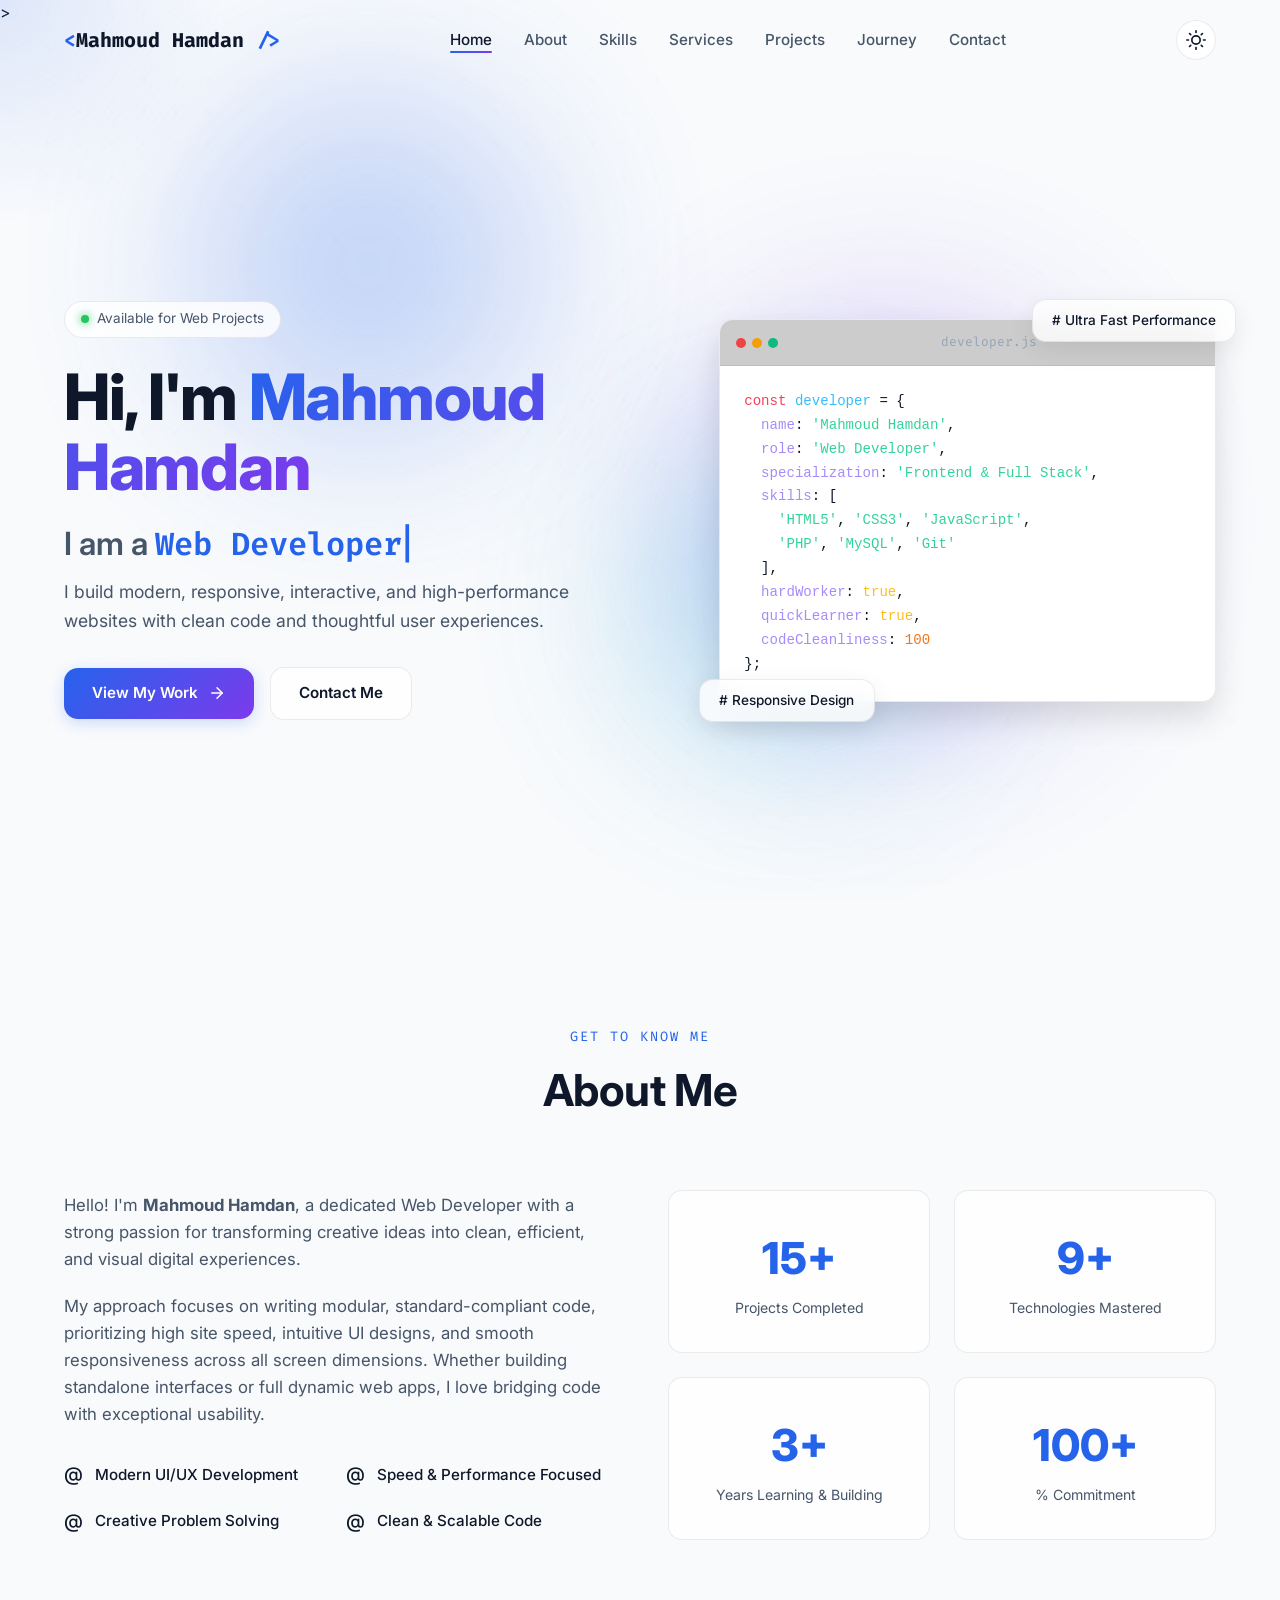
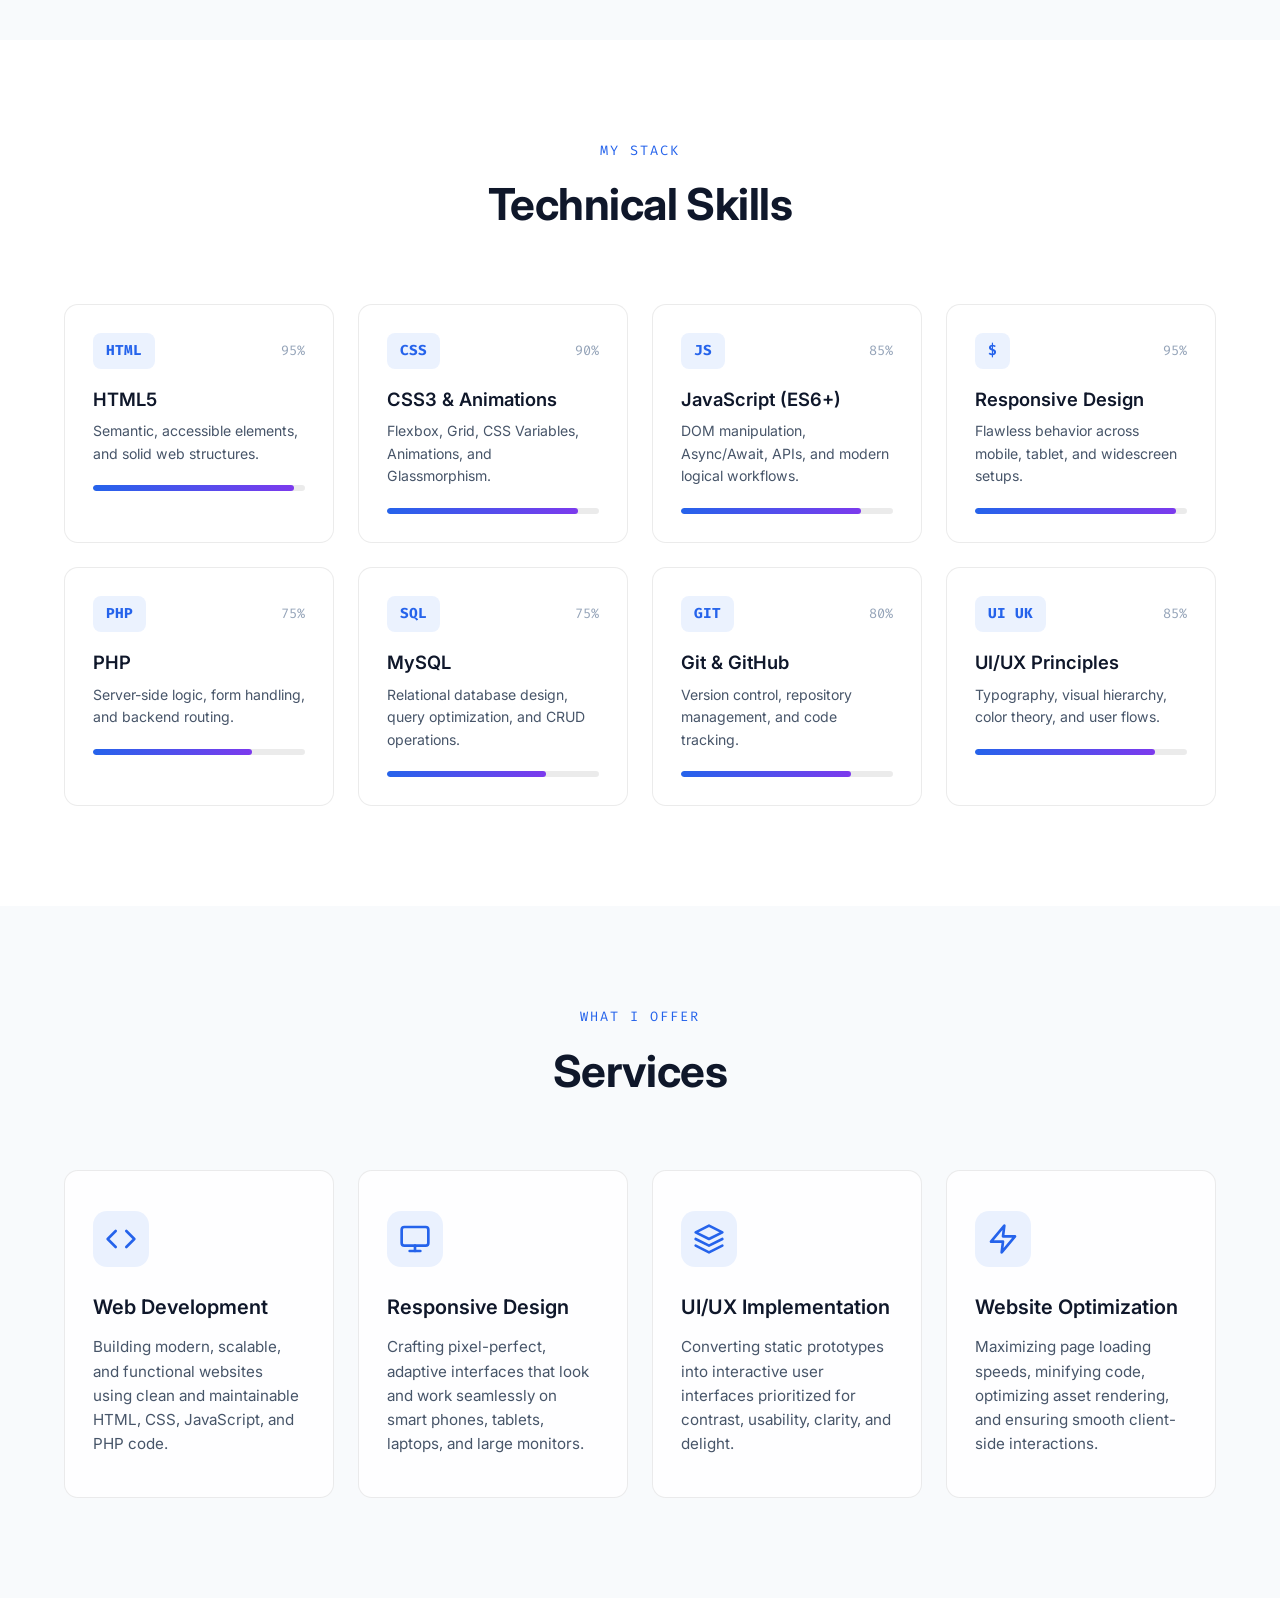
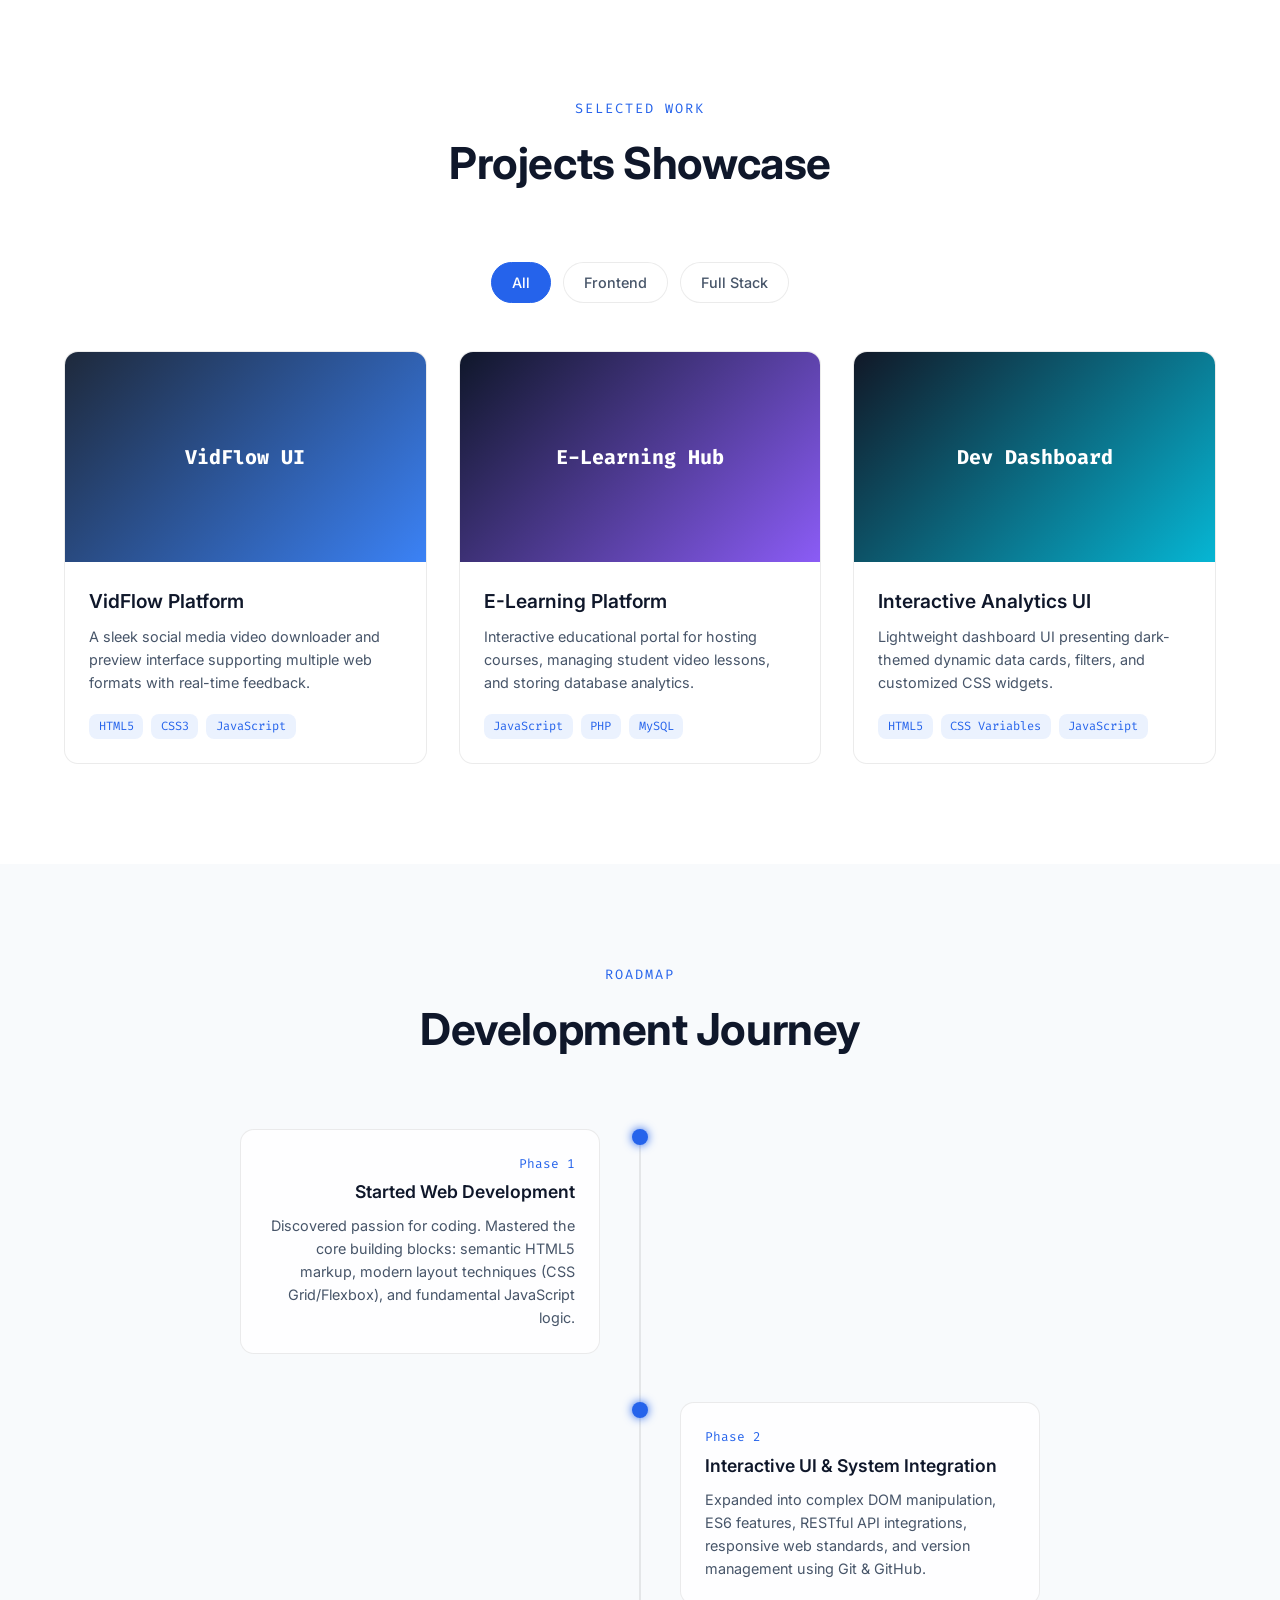
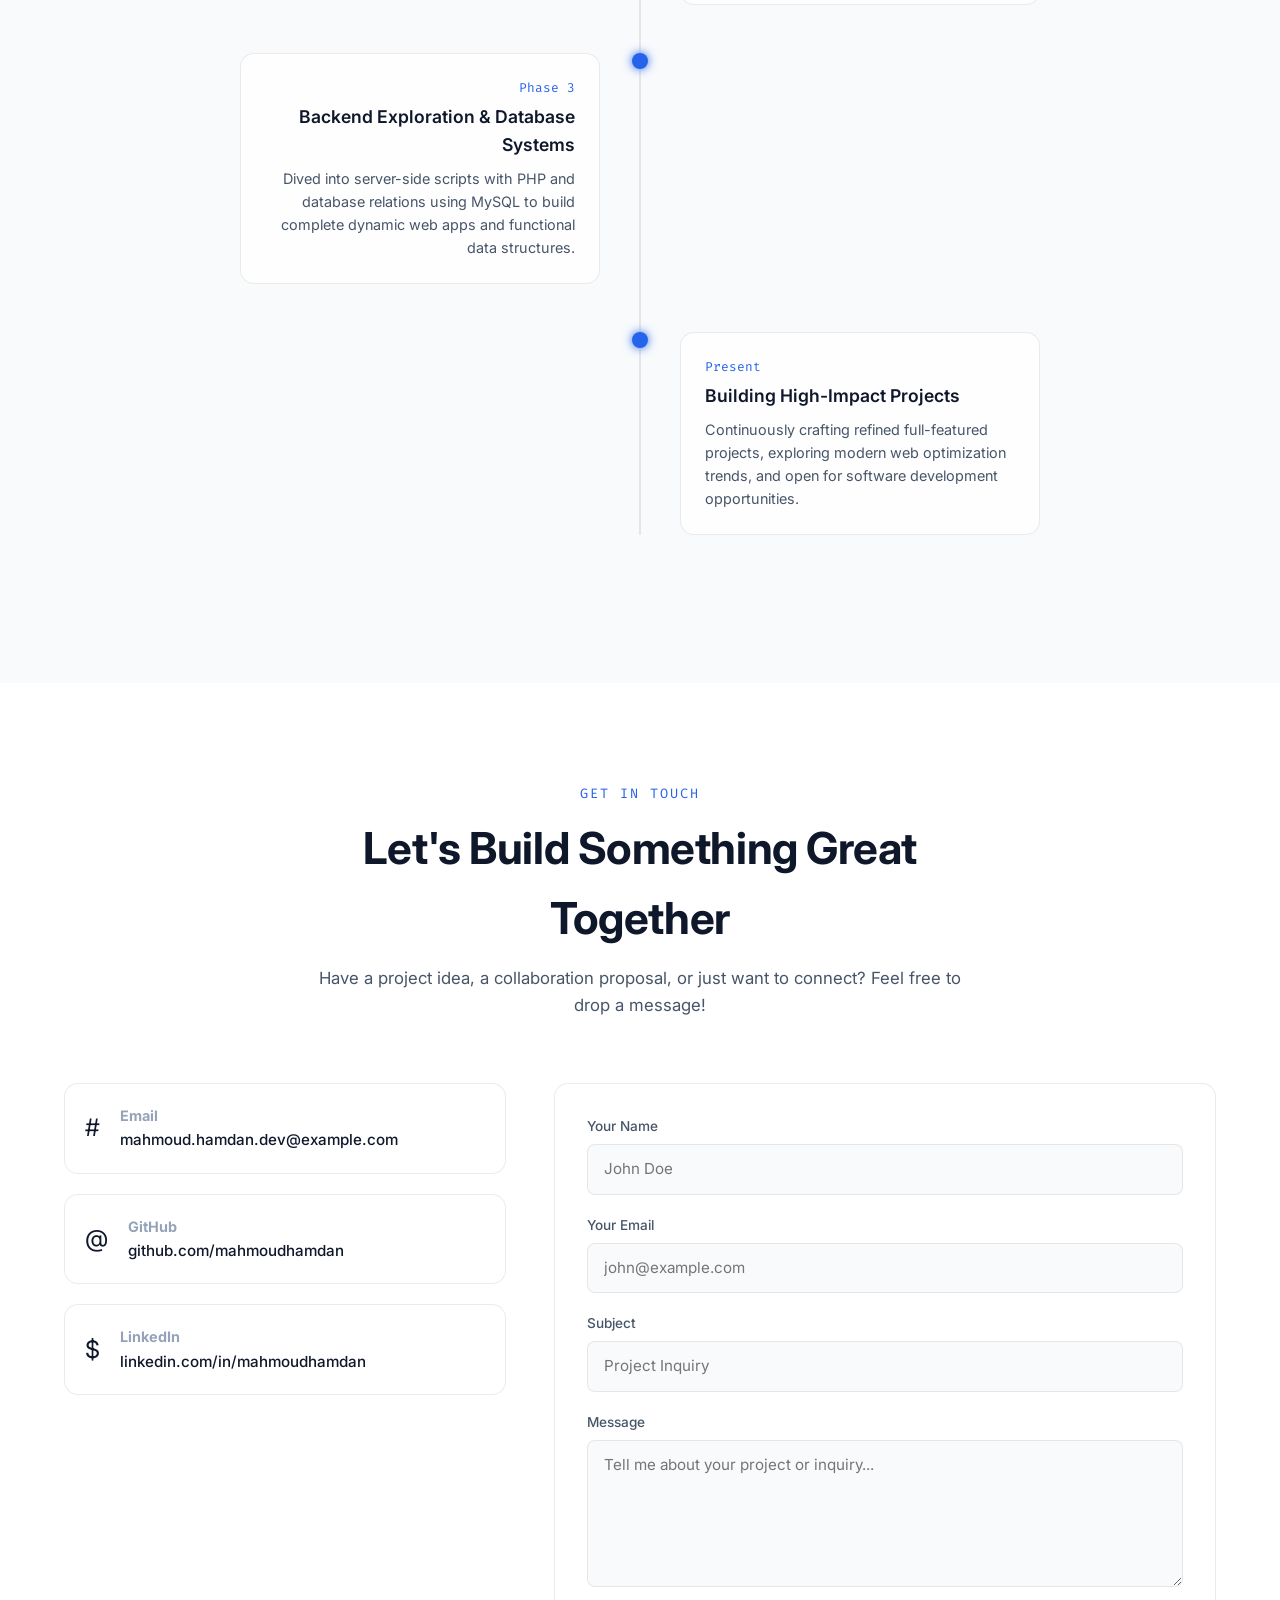
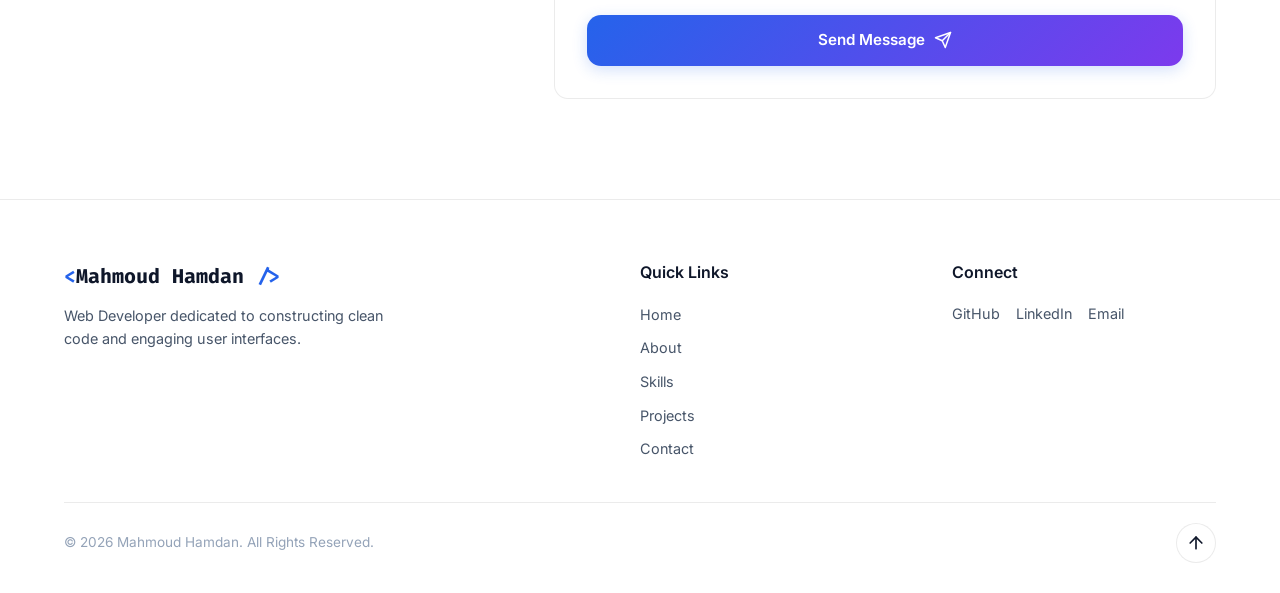
==== commit 9d8ee931: "Update index.html" ====
--- a/index.html
+++ b/index.html
@@ -13,7 +13,7 @@
     <link href="https://fonts.googleapis.com/css2?family=Fira+Code:wght@400;500&family=Inter:wght@300;400;500;600;700;800&display=swap" rel="stylesheet">
     
 >
-    <link rel="stylesheet" href="css/style.css">
+    <link rel="stylesheet" href="style.css">
 </head>
 <body>
 
@@ -576,6 +576,6 @@
     </footer>
 
    
-    <script src="js/script.js"></script>
+    <script src="script.js"></script>
 </body>
-</html>+</html>
--- a/style.css
+++ b/style.css
@@ -0,0 +1,1323 @@
+:root {
+    --bg-main: #0a0c10;
+    --bg-surface: #12161f;
+    --bg-card: rgba(22, 27, 38, 0.7);
+    --bg-card-hover: rgba(30, 38, 54, 0.85);
+    
+    --text-primary: #f0f4f8;
+    --text-secondary: #94a3b8;
+    --text-muted: #64748b;
+    
+    --accent-primary: #3b82f6;
+    --accent-secondary: #8b5cf6;
+    --accent-glow: rgba(59, 130, 246, 0.35);
+    
+    --border-color: rgba(255, 255, 255, 0.08);
+    --border-color-hover: rgba(59, 130, 246, 0.4);
+    
+    --shadow-sm: 0 2px 8px rgba(0, 0, 0, 0.3);
+    --shadow-md: 0 8px 24px rgba(0, 0, 0, 0.4);
+    --shadow-lg: 0 16px 32px rgba(0, 0, 0, 0.5);
+    
+    --font-sans: 'Inter', system-ui, -apple-system, sans-serif;
+    --font-mono: 'Fira Code', monospace;
+    
+    --transition-fast: 0.2s ease;
+    --transition-normal: 0.3s ease;
+    --transition-slow: 0.5s cubic-bezier(0.16, 1, 0.3, 1);
+    
+    --radius-sm: 8px;
+    --radius-md: 14px;
+    --radius-lg: 20px;
+    --radius-full: 9999px;
+}
+
+[data-theme="light"] {
+    --bg-main: #f8fafc;
+    --bg-surface: #ffffff;
+    --bg-card: rgba(255, 255, 255, 0.8);
+    --bg-card-hover: rgba(241, 245, 249, 1);
+    
+    --text-primary: #0f172a;
+    --text-secondary: #475569;
+    --text-muted: #94a3b8;
+    
+    --accent-primary: #2563eb;
+    --accent-secondary: #7c3aed;
+    --accent-glow: rgba(37, 99, 235, 0.2);
+    
+    --border-color: rgba(0, 0, 0, 0.08);
+    --border-color-hover: rgba(37, 99, 235, 0.3);
+    
+    --shadow-sm: 0 2px 8px rgba(0, 0, 0, 0.05);
+    --shadow-md: 0 8px 24px rgba(0, 0, 0, 0.08);
+    --shadow-lg: 0 16px 32px rgba(0, 0, 0, 0.12);
+}
+
+
+*, *::before, *::after {
+    box-sizing: border-box;
+    margin: 0;
+    padding: 0;
+}
+
+html {
+    scroll-behavior: smooth;
+    font-size: 16px;
+}
+
+body {
+    background-color: var(--bg-main);
+    color: var(--text-primary);
+    font-family: var(--font-sans);
+    line-height: 1.6;
+    overflow-x: hidden;
+    transition: background-color var(--transition-normal), color var(--transition-normal);
+}
+
+a {
+    color: inherit;
+    text-decoration: none;
+    transition: color var(--transition-fast);
+}
+
+ul {
+    list-style: none;
+}
+
+img {
+    max-width: 100%;
+    display: block;
+}
+
+button, input, textarea {
+    font: inherit;
+    color: inherit;
+    border: none;
+    outline: none;
+    background: none;
+}
+
+button {
+    cursor: pointer;
+}
+
+.container {
+    width: 90%;
+    max-width: 1200px;
+    margin: 0 auto;
+}
+
+.section {
+    padding: 100px 0;
+    position: relative;
+    z-index: 2;
+}
+
+.bg-surface {
+    background-color: var(--bg-surface);
+}
+
+
+.loader-wrapper {
+    position: fixed;
+    top: 0;
+    left: 0;
+    width: 100%;
+    height: 100%;
+    background-color: var(--bg-main);
+    z-index: 9999;
+    display: flex;
+    flex-direction: column;
+    align-items: center;
+    justify-content: center;
+    gap: 1.5rem;
+    transition: opacity 0.5s ease, visibility 0.5s ease;
+}
+
+.loader-wrapper.hidden {
+    opacity: 0;
+    visibility: hidden;
+}
+
+.loader-spinner {
+    width: 48px;
+    height: 48px;
+    border: 3px solid var(--border-color);
+    border-top-color: var(--accent-primary);
+    border-radius: 50%;
+    animation: spin 1s linear infinite;
+}
+
+.loader-text {
+    font-family: var(--font-mono);
+    font-weight: 600;
+    color: var(--accent-primary);
+    letter-spacing: 1px;
+}
+
+@keyframes spin {
+    to { transform: rotate(360deg); }
+}
+
+.cursor-glow {
+    position: fixed;
+    top: 0;
+    left: 0;
+    width: 450px;
+    height: 450px;
+    background: radial-gradient(circle, var(--accent-glow) 0%, rgba(0, 0, 0, 0) 70%);
+    border-radius: 50%;
+    pointer-events: none;
+    transform: translate(-50%, -50%);
+    z-index: 1;
+    transition: opacity 0.3s ease;
+    opacity: 0.6;
+}
+
+
+.bg-gradient-orbs {
+    position: fixed;
+    top: 0;
+    left: 0;
+    width: 100%;
+    height: 100%;
+    overflow: hidden;
+    z-index: 0;
+    pointer-events: none;
+}
+
+.orb {
+    position: absolute;
+    border-radius: 50%;
+    filter: blur(90px);
+    opacity: 0.25;
+    animation: float 18s ease-in-out infinite alternate;
+}
+
+.orb-1 {
+    top: 10%;
+    left: 15%;
+    width: 350px;
+    height: 350px;
+    background: var(--accent-primary);
+}
+
+.orb-2 {
+    bottom: 20%;
+    right: 15%;
+    width: 400px;
+    height: 400px;
+    background: var(--accent-secondary);
+    animation-delay: -5s;
+}
+
+.orb-3 {
+    top: 50%;
+    left: 50%;
+    width: 300px;
+    height: 300px;
+    background: #06b6d4;
+    animation-delay: -10s;
+}
+
+.bg-grid-overlay {
+    position: absolute;
+    inset: 0;
+    background-image: radial-gradient(var(--border-color) 1px, transparent 1px);
+    background-size: 32px 32px;
+    opacity: 0.4;
+}
+
+@keyframes float {
+    0% { transform: translate(0, 0) scale(1); }
+    50% { transform: translate(60px, -40px) scale(1.1); }
+    100% { transform: translate(-40px, 50px) scale(0.95); }
+}
+
+
+.navbar {
+    position: fixed;
+    top: 0;
+    left: 0;
+    width: 100%;
+    height: 80px;
+    z-index: 1000;
+    display: flex;
+    align-items: center;
+    transition: height var(--transition-normal), background-color var(--transition-normal), backdrop-filter var(--transition-normal), box-shadow var(--transition-normal);
+}
+
+.navbar.scrolled {
+    height: 65px;
+    background-color: rgba(10, 12, 16, 0.85);
+    backdrop-filter: blur(12px);
+    border-bottom: 1px solid var(--border-color);
+    box-shadow: var(--shadow-sm);
+}
+
+[data-theme="light"] .navbar.scrolled {
+    background-color: rgba(248, 250, 252, 0.85);
+}
+
+.nav-container {
+    display: flex;
+    align-items: center;
+    justify-content: space-between;
+}
+
+.nav-logo {
+    font-size: 1.25rem;
+    font-weight: 700;
+    color: var(--text-primary);
+    font-family: var(--font-mono);
+}
+
+.logo-bracket {
+    color: var(--accent-primary);
+}
+
+.nav-list {
+    display: flex;
+    align-items: center;
+    gap: 2rem;
+}
+
+.nav-link {
+    font-size: 0.95rem;
+    font-weight: 500;
+    color: var(--text-secondary);
+    position: relative;
+    padding: 0.25rem 0;
+}
+
+.nav-link:hover, .nav-link.active {
+    color: var(--text-primary);
+}
+
+.nav-link::after {
+    content: '';
+    position: absolute;
+    bottom: 0;
+    left: 0;
+    width: 0%;
+    height: 2px;
+    background: linear-gradient(90deg, var(--accent-primary), var(--accent-secondary));
+    transition: width var(--transition-normal);
+    border-radius: var(--radius-full);
+}
+
+.nav-link:hover::after, .nav-link.active::after {
+    width: 100%;
+}
+
+.nav-actions {
+    display: flex;
+    align-items: center;
+    gap: 1rem;
+}
+
+.theme-toggle {
+    width: 40px;
+    height: 40px;
+    border-radius: 50%;
+    background-color: var(--bg-surface);
+    border: 1px solid var(--border-color);
+    display: flex;
+    align-items: center;
+    justify-content: center;
+    color: var(--text-primary);
+    transition: transform var(--transition-fast), border-color var(--transition-fast);
+}
+
+.theme-toggle:hover {
+    transform: scale(1.08);
+    border-color: var(--accent-primary);
+}
+
+.sun-icon { display: none; }
+.moon-icon { display: block; }
+
+[data-theme="light"] .sun-icon { display: block; }
+[data-theme="light"] .moon-icon { display: none; }
+
+.hamburger {
+    display: none;
+    flex-direction: column;
+    justify-content: space-between;
+    width: 28px;
+    height: 20px;
+    z-index: 1001;
+}
+
+.hamburger .bar {
+    width: 100%;
+    height: 2px;
+    background-color: var(--text-primary);
+    border-radius: 2px;
+    transition: transform var(--transition-normal), opacity var(--transition-normal);
+}
+
+.hero-section {
+    min-height: 100vh;
+    padding-top: 130px;
+    padding-bottom: 60px;
+    display: flex;
+    align-items: center;
+    position: relative;
+    z-index: 2;
+}
+
+.hero-container {
+    display: grid;
+    grid-template-columns: 1.1fr 0.9fr;
+    gap: 3rem;
+    align-items: center;
+}
+
+.status-badge {
+    display: inline-flex;
+    align-items: center;
+    gap: 0.5rem;
+    padding: 0.4rem 1rem;
+    background-color: var(--bg-card);
+    border: 1px solid var(--border-color);
+    border-radius: var(--radius-full);
+    font-size: 0.85rem;
+    color: var(--text-secondary);
+    margin-bottom: 1.5rem;
+    backdrop-filter: blur(8px);
+}
+
+.status-dot {
+    width: 8px;
+    height: 8px;
+    background-color: #22c55e;
+    border-radius: 50%;
+    box-shadow: 0 0 10px #22c55e;
+}
+
+.hero-title {
+    font-size: clamp(2.5rem, 5vw, 4rem);
+    font-weight: 800;
+    line-height: 1.1;
+    margin-bottom: 1rem;
+    letter-spacing: -0.02em;
+}
+
+.highlight {
+    background: linear-gradient(135deg, var(--accent-primary), var(--accent-secondary));
+    -webkit-background-clip: text;
+    -webkit-text-fill-color: transparent;
+}
+
+.hero-subtitle {
+    font-size: clamp(1.25rem, 3vw, 2rem);
+    font-weight: 600;
+    color: var(--text-secondary);
+    margin-bottom: 1.25rem;
+    height: 2.5rem;
+}
+
+.typing-text {
+    color: var(--accent-primary);
+    font-family: var(--font-mono);
+}
+
+.cursor-blink {
+    animation: blink 1s infinite;
+    color: var(--accent-primary);
+}
+
+@keyframes blink {
+    0%, 100% { opacity: 1; }
+    50% { opacity: 0; }
+}
+
+.hero-description {
+    font-size: 1.1rem;
+    color: var(--text-secondary);
+    max-width: 540px;
+    margin-bottom: 2rem;
+}
+
+.hero-cta {
+    display: flex;
+    align-items: center;
+    gap: 1rem;
+}
+
+.btn {
+    display: inline-flex;
+    align-items: center;
+    justify-content: center;
+    gap: 0.6rem;
+    padding: 0.85rem 1.75rem;
+    border-radius: var(--radius-md);
+    font-weight: 600;
+    font-size: 0.95rem;
+    transition: transform var(--transition-fast), box-shadow var(--transition-fast), background var(--transition-fast);
+}
+
+.btn-primary {
+    background: linear-gradient(135deg, var(--accent-primary), var(--accent-secondary));
+    color: #ffffff;
+    box-shadow: 0 4px 15px var(--accent-glow);
+}
+
+.btn-primary:hover {
+    transform: translateY(-3px);
+    box-shadow: 0 8px 25px var(--accent-glow);
+}
+
+.btn-secondary {
+    background-color: var(--bg-card);
+    color: var(--text-primary);
+    border: 1px solid var(--border-color);
+    backdrop-filter: blur(8px);
+}
+
+.btn-secondary:hover {
+    transform: translateY(-3px);
+    border-color: var(--accent-primary);
+    background-color: var(--bg-card-hover);
+}
+
+.btn-full {
+    width: 100%;
+}
+
+.hero-visual {
+    position: relative;
+}
+
+.code-window {
+    background-color: var(--bg-surface);
+    border: 1px solid var(--border-color);
+    border-radius: var(--radius-md);
+    box-shadow: var(--shadow-lg);
+    overflow: hidden;
+    backdrop-filter: blur(16px);
+}
+
+.window-header {
+    background-color: rgba(0, 0, 0, 0.2);
+    padding: 0.75rem 1rem;
+    display: flex;
+    align-items: center;
+    border-bottom: 1px solid var(--border-color);
+}
+
+.window-dots {
+    display: flex;
+    gap: 6px;
+}
+
+.dot {
+    width: 10px;
+    height: 10px;
+    border-radius: 50%;
+}
+
+.dot-red { background-color: #ef4444; }
+.dot-yellow { background-color: #f59e0b; }
+.dot-green { background-color: #10b981; }
+
+.window-title {
+    margin-left: auto;
+    margin-right: auto;
+    font-family: var(--font-mono);
+    font-size: 0.8rem;
+    color: var(--text-muted);
+}
+
+.window-body {
+    padding: 1.5rem;
+    font-family: var(--font-mono);
+    font-size: 0.88rem;
+    line-height: 1.7;
+    overflow-x: auto;
+}
+
+.code-keyword { color: #f43f5e; }
+.code-variable { color: #38bdf8; }
+.code-property { color: #a78bfa; }
+.code-string { color: #34d399; }
+.code-boolean { color: #fbbf24; }
+.code-number { color: #f97316; }
+
+.floating-badge {
+    position: absolute;
+    padding: 0.6rem 1.2rem;
+    background-color: var(--bg-card);
+    border: 1px solid var(--border-color);
+    border-radius: var(--radius-md);
+    font-size: 0.85rem;
+    font-weight: 500;
+    box-shadow: var(--shadow-md);
+    backdrop-filter: blur(12px);
+    animation: floatBadge 6s ease-in-out infinite alternate;
+}
+
+.badge-1 {
+    top: -20px;
+    right: -20px;
+}
+
+.badge-2 {
+    bottom: -20px;
+    left: -20px;
+    animation-delay: -3s;
+}
+
+@keyframes floatBadge {
+    0% { transform: translateY(0); }
+    100% { transform: translateY(-12px); }
+}
+
+
+.section-header {
+    text-align: center;
+    max-width: 650px;
+    margin: 0 auto 4rem auto;
+}
+
+.section-subtitle {
+    font-family: var(--font-mono);
+    font-size: 0.85rem;
+    text-transform: uppercase;
+    letter-spacing: 2px;
+    color: var(--accent-primary);
+    margin-bottom: 0.5rem;
+    display: block;
+}
+
+.section-title {
+    font-size: clamp(2rem, 4vw, 2.75rem);
+    font-weight: 700;
+    letter-spacing: -0.01em;
+}
+
+.section-lead {
+    color: var(--text-secondary);
+    margin-top: 0.75rem;
+    font-size: 1.05rem;
+}
+
+.about-grid {
+    display: grid;
+    grid-template-columns: 1fr 1fr;
+    gap: 3.5rem;
+    align-items: center;
+}
+
+.about-text p {
+    color: var(--text-secondary);
+    margin-bottom: 1.25rem;
+    font-size: 1.05rem;
+}
+
+.about-features {
+    display: grid;
+    grid-template-columns: 1fr 1fr;
+    gap: 1rem;
+    margin-top: 2rem;
+}
+
+.feature-item {
+    display: flex;
+    align-items: center;
+    gap: 0.75rem;
+    font-weight: 500;
+    font-size: 0.95rem;
+}
+
+.feature-icon {
+    font-size: 1.2rem;
+}
+
+.about-stats {
+    display: grid;
+    grid-template-columns: 1fr 1fr;
+    gap: 1.5rem;
+}
+
+.stat-card {
+    background-color: var(--bg-card);
+    border: 1px solid var(--border-color);
+    padding: 2rem 1.5rem;
+    border-radius: var(--radius-md);
+    text-align: center;
+    transition: transform var(--transition-normal), border-color var(--transition-normal);
+}
+
+.stat-card:hover {
+    transform: translateY(-5px);
+    border-color: var(--border-color-hover);
+}
+
+.stat-number {
+    font-size: 2.75rem;
+    font-weight: 800;
+    color: var(--accent-primary);
+    margin-bottom: 0.25rem;
+}
+
+.stat-label {
+    font-size: 0.88rem;
+    color: var(--text-secondary);
+}
+
+
+.skills-grid {
+    display: grid;
+    grid-template-columns: repeat(auto-fit, minmax(260px, 1fr));
+    gap: 1.5rem;
+}
+
+.skill-card {
+    background-color: var(--bg-card);
+    border: 1px solid var(--border-color);
+    padding: 1.75rem;
+    border-radius: var(--radius-md);
+    transition: transform var(--transition-normal), border-color var(--transition-normal), box-shadow var(--transition-normal);
+}
+
+.skill-card:hover {
+    transform: translateY(-5px);
+    border-color: var(--border-color-hover);
+    box-shadow: var(--shadow-md);
+}
+
+.skill-head {
+    display: flex;
+    align-items: center;
+    justify-content: space-between;
+    margin-bottom: 1rem;
+}
+
+.skill-icon {
+    font-family: var(--font-mono);
+    font-weight: 700;
+    font-size: 0.9rem;
+    color: var(--accent-primary);
+    background-color: rgba(59, 130, 246, 0.1);
+    padding: 0.4rem 0.8rem;
+    border-radius: var(--radius-sm);
+}
+
+.skill-level {
+    font-family: var(--font-mono);
+    font-size: 0.85rem;
+    color: var(--text-muted);
+}
+
+.skill-name {
+    font-size: 1.15rem;
+    font-weight: 600;
+    margin-bottom: 0.4rem;
+}
+
+.skill-desc {
+    font-size: 0.88rem;
+    color: var(--text-secondary);
+    margin-bottom: 1.25rem;
+    min-height: 2.6rem;
+}
+
+.progress-bar {
+    width: 100%;
+    height: 6px;
+    background-color: var(--border-color);
+    border-radius: var(--radius-full);
+    overflow: hidden;
+}
+
+.progress {
+    height: 100%;
+    background: linear-gradient(90deg, var(--accent-primary), var(--accent-secondary));
+    border-radius: var(--radius-full);
+    transition: width 1.5s ease-out;
+}
+
+.services-grid {
+    display: grid;
+    grid-template-columns: repeat(auto-fit, minmax(260px, 1fr));
+    gap: 1.5rem;
+}
+
+.service-card {
+    background-color: var(--bg-card);
+    border: 1px solid var(--border-color);
+    padding: 2.5rem 1.75rem;
+    border-radius: var(--radius-md);
+    transition: transform var(--transition-normal), border-color var(--transition-normal);
+}
+
+.service-card:hover {
+    transform: translateY(-8px);
+    border-color: var(--accent-primary);
+}
+
+.service-icon {
+    width: 56px;
+    height: 56px;
+    border-radius: var(--radius-md);
+    background-color: rgba(59, 130, 246, 0.1);
+    color: var(--accent-primary);
+    display: flex;
+    align-items: center;
+    justify-content: center;
+    margin-bottom: 1.5rem;
+}
+
+.service-title {
+    font-size: 1.25rem;
+    font-weight: 600;
+    margin-bottom: 0.75rem;
+}
+
+.service-desc {
+    color: var(--text-secondary);
+    font-size: 0.95rem;
+}
+
+
+.filter-container {
+    display: flex;
+    justify-content: center;
+    gap: 0.75rem;
+    margin-bottom: 3rem;
+    flex-wrap: wrap;
+}
+
+.filter-btn {
+    padding: 0.5rem 1.25rem;
+    border-radius: var(--radius-full);
+    font-size: 0.9rem;
+    font-weight: 500;
+    color: var(--text-secondary);
+    border: 1px solid var(--border-color);
+    background-color: var(--bg-card);
+    transition: all var(--transition-fast);
+}
+
+.filter-btn:hover, .filter-btn.active {
+    color: #ffffff;
+    background-color: var(--accent-primary);
+    border-color: var(--accent-primary);
+}
+
+.projects-grid {
+    display: grid;
+    grid-template-columns: repeat(auto-fill, minmax(320px, 1fr));
+    gap: 2rem;
+}
+
+.project-card {
+    background-color: var(--bg-card);
+    border: 1px solid var(--border-color);
+    border-radius: var(--radius-md);
+    overflow: hidden;
+    transition: transform var(--transition-normal), border-color var(--transition-normal), box-shadow var(--transition-normal);
+}
+
+.project-card:hover {
+    transform: translateY(-8px);
+    border-color: var(--border-color-hover);
+    box-shadow: var(--shadow-lg);
+}
+
+.project-image {
+    position: relative;
+    height: 210px;
+    overflow: hidden;
+}
+
+.project-placeholder-img {
+    width: 100%;
+    height: 100%;
+    display: flex;
+    align-items: center;
+    justify-content: center;
+    font-family: var(--font-mono);
+    font-size: 1.25rem;
+    font-weight: 700;
+    color: #ffffff;
+    transition: transform var(--transition-slow);
+}
+
+.img-1 { background: linear-gradient(135deg, #1e293b, #3b82f6); }
+.img-2 { background: linear-gradient(135deg, #0f172a, #8b5cf6); }
+.img-3 { background: linear-gradient(135deg, #111827, #06b6d4); }
+
+.project-card:hover .project-placeholder-img {
+    transform: scale(1.08);
+}
+
+.project-overlay {
+    position: absolute;
+    inset: 0;
+    background: rgba(10, 12, 16, 0.75);
+    backdrop-filter: blur(4px);
+    display: flex;
+    align-items: center;
+    justify-content: center;
+    opacity: 0;
+    transition: opacity var(--transition-normal);
+}
+
+.project-card:hover .project-overlay {
+    opacity: 1;
+}
+
+.project-links {
+    display: flex;
+    gap: 0.75rem;
+}
+
+.project-btn {
+    padding: 0.5rem 1rem;
+    background-color: var(--accent-primary);
+    color: #ffffff;
+    border-radius: var(--radius-sm);
+    font-size: 0.85rem;
+    font-weight: 500;
+}
+
+.project-btn.outline {
+    background-color: transparent;
+    border: 1px solid #ffffff;
+}
+
+.project-content {
+    padding: 1.5rem;
+}
+
+.project-title {
+    font-size: 1.2rem;
+    font-weight: 600;
+    margin-bottom: 0.5rem;
+}
+
+.project-description {
+    font-size: 0.9rem;
+    color: var(--text-secondary);
+    margin-bottom: 1.25rem;
+}
+
+.project-tags {
+    display: flex;
+    flex-wrap: wrap;
+    gap: 0.5rem;
+}
+
+.tag {
+    font-family: var(--font-mono);
+    font-size: 0.75rem;
+    color: var(--accent-primary);
+    background-color: rgba(59, 130, 246, 0.1);
+    padding: 0.2rem 0.6rem;
+    border-radius: var(--radius-sm);
+}
+
+.timeline {
+    position: relative;
+    max-width: 800px;
+    margin: 0 auto;
+}
+
+.timeline::before {
+    content: '';
+    position: absolute;
+    top: 0;
+    bottom: 0;
+    left: 50%;
+    width: 2px;
+    background-color: var(--border-color);
+    transform: translateX(-50%);
+}
+
+.timeline-item {
+    position: relative;
+    margin-bottom: 3rem;
+    width: 50%;
+}
+
+.timeline-item:nth-child(odd) {
+    left: 0;
+    padding-right: 2.5rem;
+    text-align: right;
+}
+
+.timeline-item:nth-child(even) {
+    left: 50%;
+    padding-left: 2.5rem;
+    text-align: left;
+}
+
+.timeline-dot {
+    position: absolute;
+    top: 0;
+    width: 16px;
+    height: 16px;
+    border-radius: 50%;
+    background-color: var(--accent-primary);
+    box-shadow: 0 0 10px var(--accent-primary);
+}
+
+.timeline-item:nth-child(odd) .timeline-dot {
+    right: -8px;
+}
+
+.timeline-item:nth-child(even) .timeline-dot {
+    left: -8px;
+}
+
+.timeline-content {
+    background-color: var(--bg-card);
+    border: 1px solid var(--border-color);
+    padding: 1.5rem;
+    border-radius: var(--radius-md);
+}
+
+.timeline-date {
+    font-family: var(--font-mono);
+    font-size: 0.8rem;
+    color: var(--accent-primary);
+    display: block;
+    margin-bottom: 0.25rem;
+}
+
+.timeline-title {
+    font-size: 1.1rem;
+    font-weight: 600;
+    margin-bottom: 0.5rem;
+}
+
+.timeline-content p {
+    font-size: 0.9rem;
+    color: var(--text-secondary);
+}
+
+
+.contact-grid {
+    display: grid;
+    grid-template-columns: 0.8fr 1.2fr;
+    gap: 3rem;
+}
+
+.contact-info {
+    display: flex;
+    flex-direction: column;
+    gap: 1.25rem;
+}
+
+.contact-card {
+    display: flex;
+    align-items: center;
+    gap: 1.25rem;
+    background-color: var(--bg-card);
+    border: 1px solid var(--border-color);
+    padding: 1.25rem;
+    border-radius: var(--radius-md);
+}
+
+.contact-card-icon {
+    font-size: 1.5rem;
+}
+
+.contact-card h4 {
+    font-size: 0.9rem;
+    color: var(--text-muted);
+}
+
+.contact-card a {
+    font-weight: 500;
+    font-size: 0.95rem;
+}
+
+.contact-card a:hover {
+    color: var(--accent-primary);
+}
+
+.contact-form {
+    background-color: var(--bg-card);
+    border: 1px solid var(--border-color);
+    padding: 2rem;
+    border-radius: var(--radius-md);
+}
+
+.form-group {
+    margin-bottom: 1.25rem;
+    position: relative;
+}
+
+.form-group label {
+    display: block;
+    font-size: 0.85rem;
+    font-weight: 500;
+    margin-bottom: 0.4rem;
+    color: var(--text-secondary);
+}
+
+.form-control {
+    width: 100%;
+    padding: 0.75rem 1rem;
+    background-color: var(--bg-main);
+    border: 1px solid var(--border-color);
+    border-radius: var(--radius-sm);
+    color: var(--text-primary);
+    font-size: 0.95rem;
+    transition: border-color var(--transition-fast);
+}
+
+.form-control:focus {
+    border-color: var(--accent-primary);
+}
+
+.error-msg {
+    font-size: 0.75rem;
+    color: #ef4444;
+    display: none;
+    margin-top: 0.25rem;
+}
+
+.form-group.invalid .form-control {
+    border-color: #ef4444;
+}
+
+.form-group.invalid .error-msg {
+    display: block;
+}
+
+.form-alert {
+    margin-top: 1rem;
+    padding: 0.75rem;
+    border-radius: var(--radius-sm);
+    font-size: 0.9rem;
+    display: none;
+}
+
+.form-alert.success {
+    display: block;
+    background-color: rgba(34, 197, 94, 0.1);
+    color: #22c55e;
+    border: 1px solid rgba(34, 197, 94, 0.2);
+}
+
+.footer {
+    background-color: var(--bg-surface);
+    border-top: 1px solid var(--border-color);
+    padding-top: 60px;
+    padding-bottom: 30px;
+    position: relative;
+    z-index: 2;
+}
+
+.footer-container {
+    display: grid;
+    grid-template-columns: 2fr 1fr 1fr;
+    gap: 3rem;
+    margin-bottom: 40px;
+}
+
+.footer-brand p {
+    color: var(--text-secondary);
+    margin-top: 0.75rem;
+    font-size: 0.9rem;
+    max-width: 320px;
+}
+
+.footer-links h4, .footer-social h4 {
+    font-size: 1rem;
+    font-weight: 600;
+    margin-bottom: 1rem;
+}
+
+.footer-links ul {
+    display: flex;
+    flex-direction: column;
+    gap: 0.5rem;
+}
+
+.footer-links a {
+    color: var(--text-secondary);
+    font-size: 0.9rem;
+}
+
+.footer-links a:hover {
+    color: var(--accent-primary);
+}
+
+.social-icons {
+    display: flex;
+    gap: 1rem;
+}
+
+.social-icons a {
+    color: var(--text-secondary);
+    font-size: 0.9rem;
+}
+
+.social-icons a:hover {
+    color: var(--accent-primary);
+}
+
+.footer-bottom {
+    display: flex;
+    align-items: center;
+    justify-content: space-between;
+    padding-top: 20px;
+    border-top: 1px solid var(--border-color);
+    font-size: 0.85rem;
+    color: var(--text-muted);
+}
+
+.back-to-top {
+    width: 40px;
+    height: 40px;
+    border-radius: 50%;
+    background-color: var(--bg-card);
+    border: 1px solid var(--border-color);
+    color: var(--text-primary);
+    display: flex;
+    align-items: center;
+    justify-content: center;
+    transition: transform var(--transition-fast);
+}
+
+.back-to-top:hover {
+    transform: translateY(-3px);
+    border-color: var(--accent-primary);
+}
+
+
+.reveal-up {
+    opacity: 0;
+    transform: translateY(30px);
+    transition: opacity 0.8s ease, transform 0.8s ease;
+}
+
+.reveal-left {
+    opacity: 0;
+    transform: translateX(-30px);
+    transition: opacity 0.8s ease, transform 0.8s ease;
+}
+
+.reveal-right {
+    opacity: 0;
+    transform: translateX(30px);
+    transition: opacity 0.8s ease, transform 0.8s ease;
+}
+
+.reveal-up.active, .reveal-left.active, .reveal-right.active {
+    opacity: 1;
+    transform: translate(0);
+}
+
+
+@media (max-width: 992px) {
+    .hero-container {
+        grid-template-columns: 1fr;
+        text-align: center;
+    }
+    
+    .hero-description {
+        margin: 0 auto 2rem auto;
+    }
+    
+    .hero-cta {
+        justify-content: center;
+    }
+
+    .about-grid {
+        grid-template-columns: 1fr;
+    }
+
+    .contact-grid {
+        grid-template-columns: 1fr;
+    }
+
+    .timeline::before {
+        left: 20px;
+    }
+
+    .timeline-item {
+        width: 100%;
+        padding-left: 50px !important;
+        padding-right: 0 !important;
+        text-align: left !important;
+    }
+
+    .timeline-item:nth-child(even) {
+        left: 0;
+    }
+
+    .timeline-dot {
+        left: 12px !important;
+    }
+}
+
+@media (max-width: 768px) {
+    .hamburger {
+        display: flex;
+    }
+
+    .nav-menu {
+        position: fixed;
+        top: 0;
+        right: -100%;
+        width: 75%;
+        max-width: 300px;
+        height: 100vh;
+        background-color: var(--bg-surface);
+        padding: 80px 2rem 2rem 2rem;
+        transition: right var(--transition-normal);
+        border-left: 1px solid var(--border-color);
+        box-shadow: var(--shadow-lg);
+    }
+
+    .nav-menu.open {
+        right: 0;
+    }
+
+    .nav-list {
+        flex-direction: column;
+        align-items: flex-start;
+        gap: 1.5rem;
+    }
+
+    .footer-container {
+        grid-template-columns: 1fr;
+        gap: 2rem;
+    }
+}
+
+@media (max-width: 480px) {
+    .hero-cta {
+        flex-direction: column;
+        width: 100%;
+    }
+
+    .btn {
+        width: 100%;
+    }
+
+    .about-features {
+        grid-template-columns: 1fr;
+    }
+
+    .about-stats {
+        grid-template-columns: 1fr;
+    }
+}
+
+/* Motion Preference */
+@media (prefers-reduced-motion: reduce) {
+    *, ::before, ::after {
+        animation-duration: 0.01ms !important;
+        transition-duration: 0.01ms !important;
+        scroll-behavior: auto !important;
+    }
+}
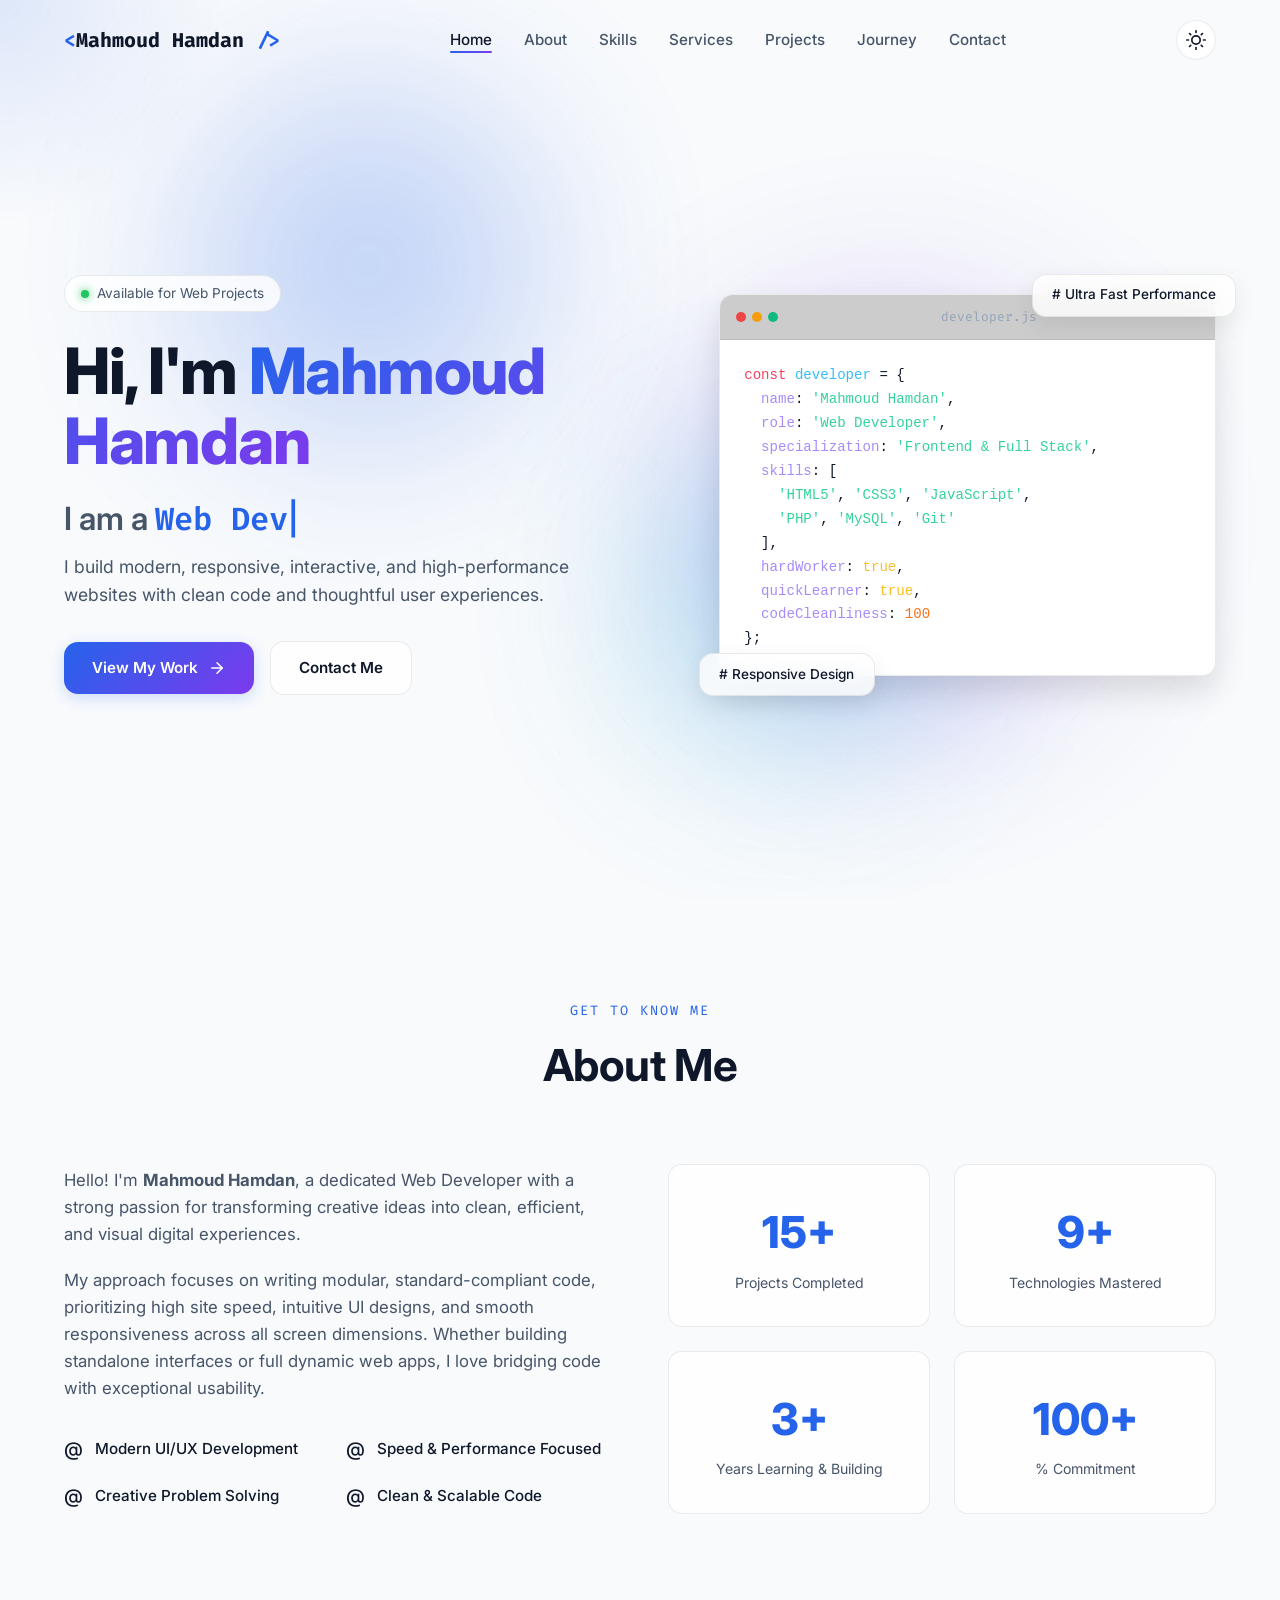
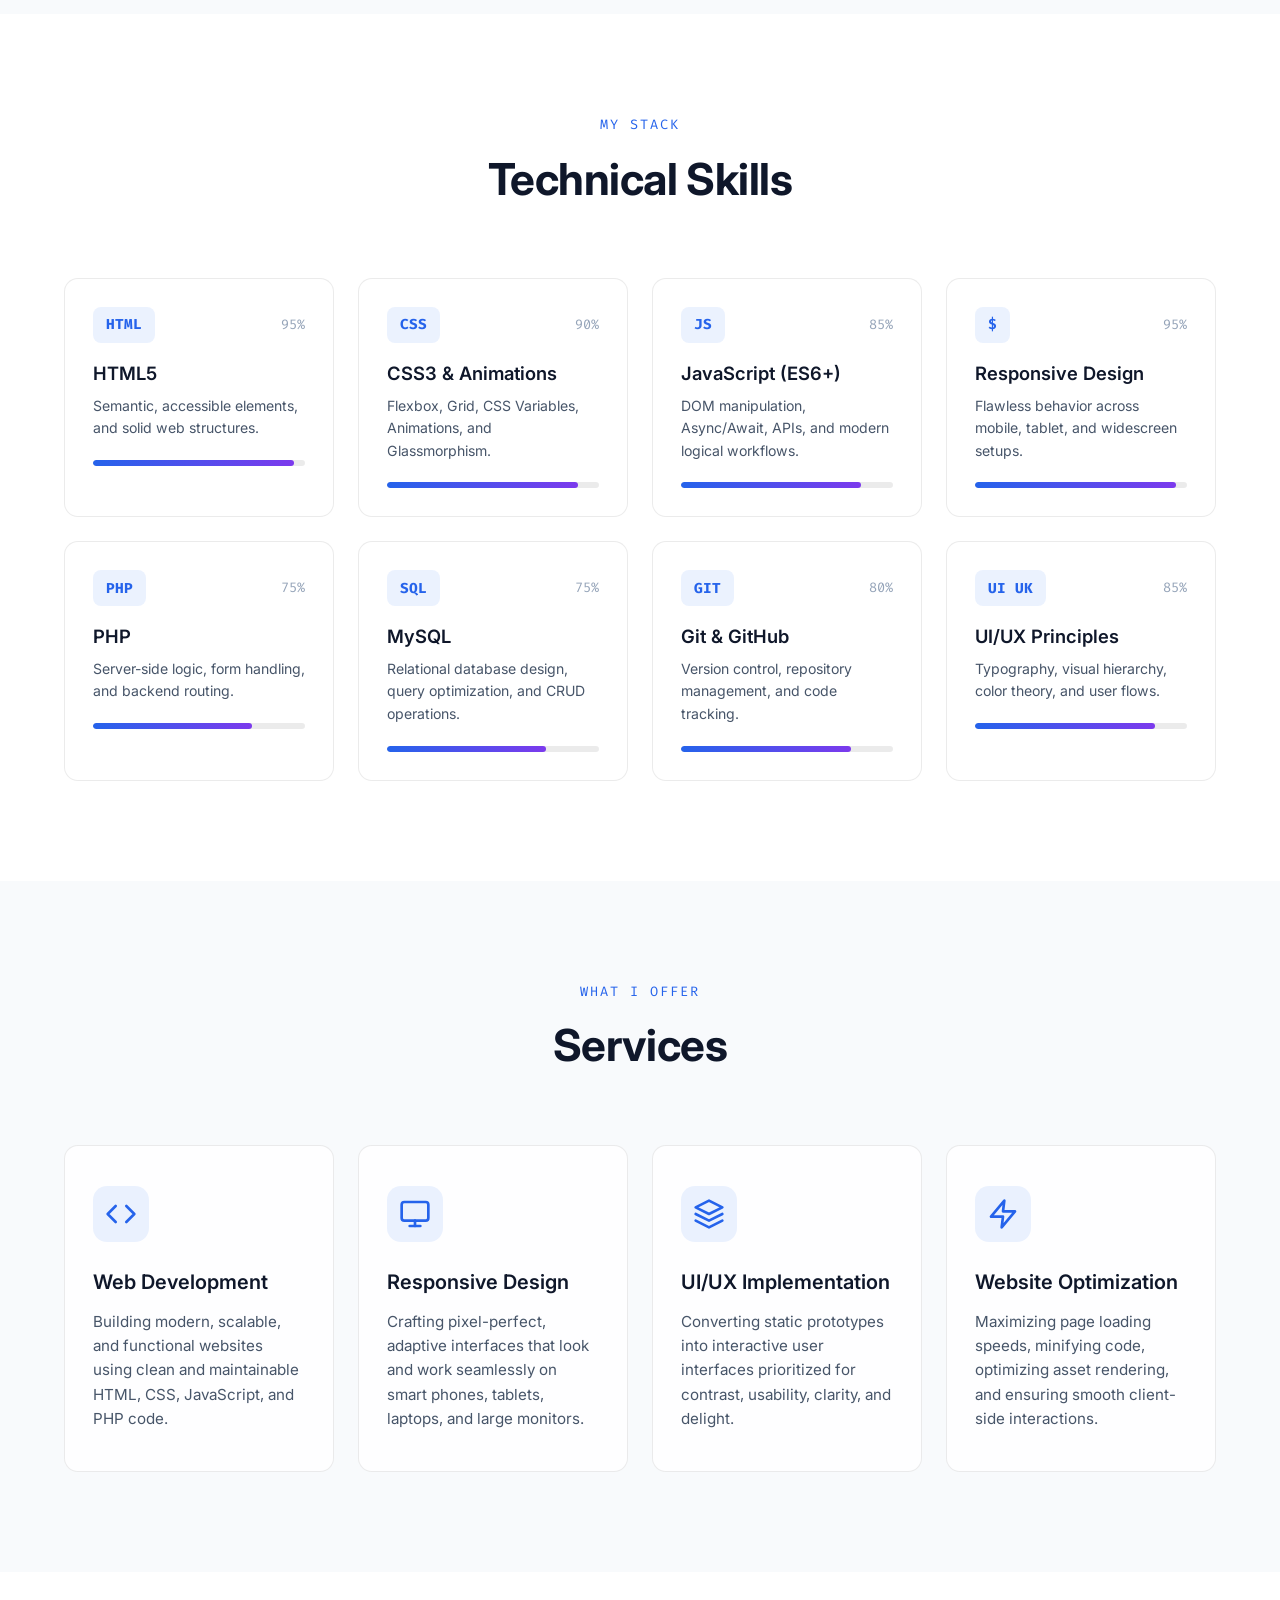
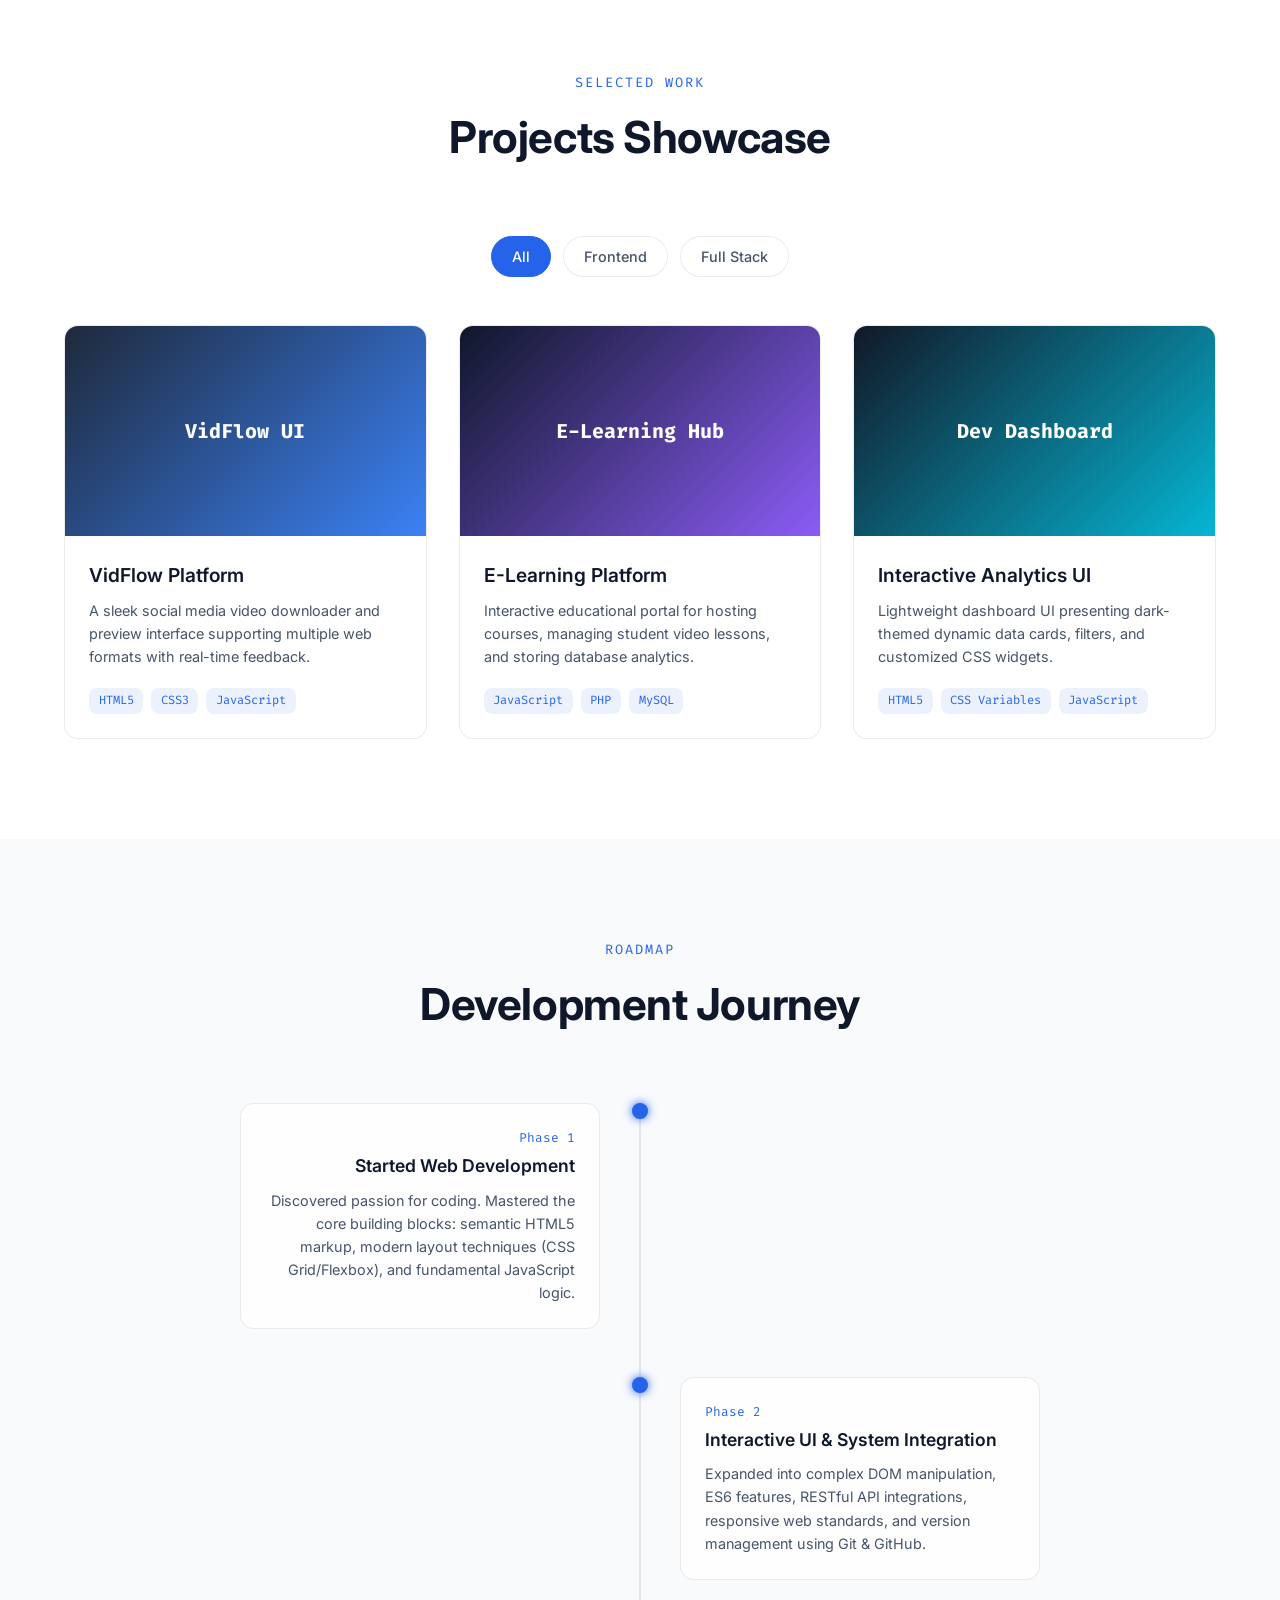
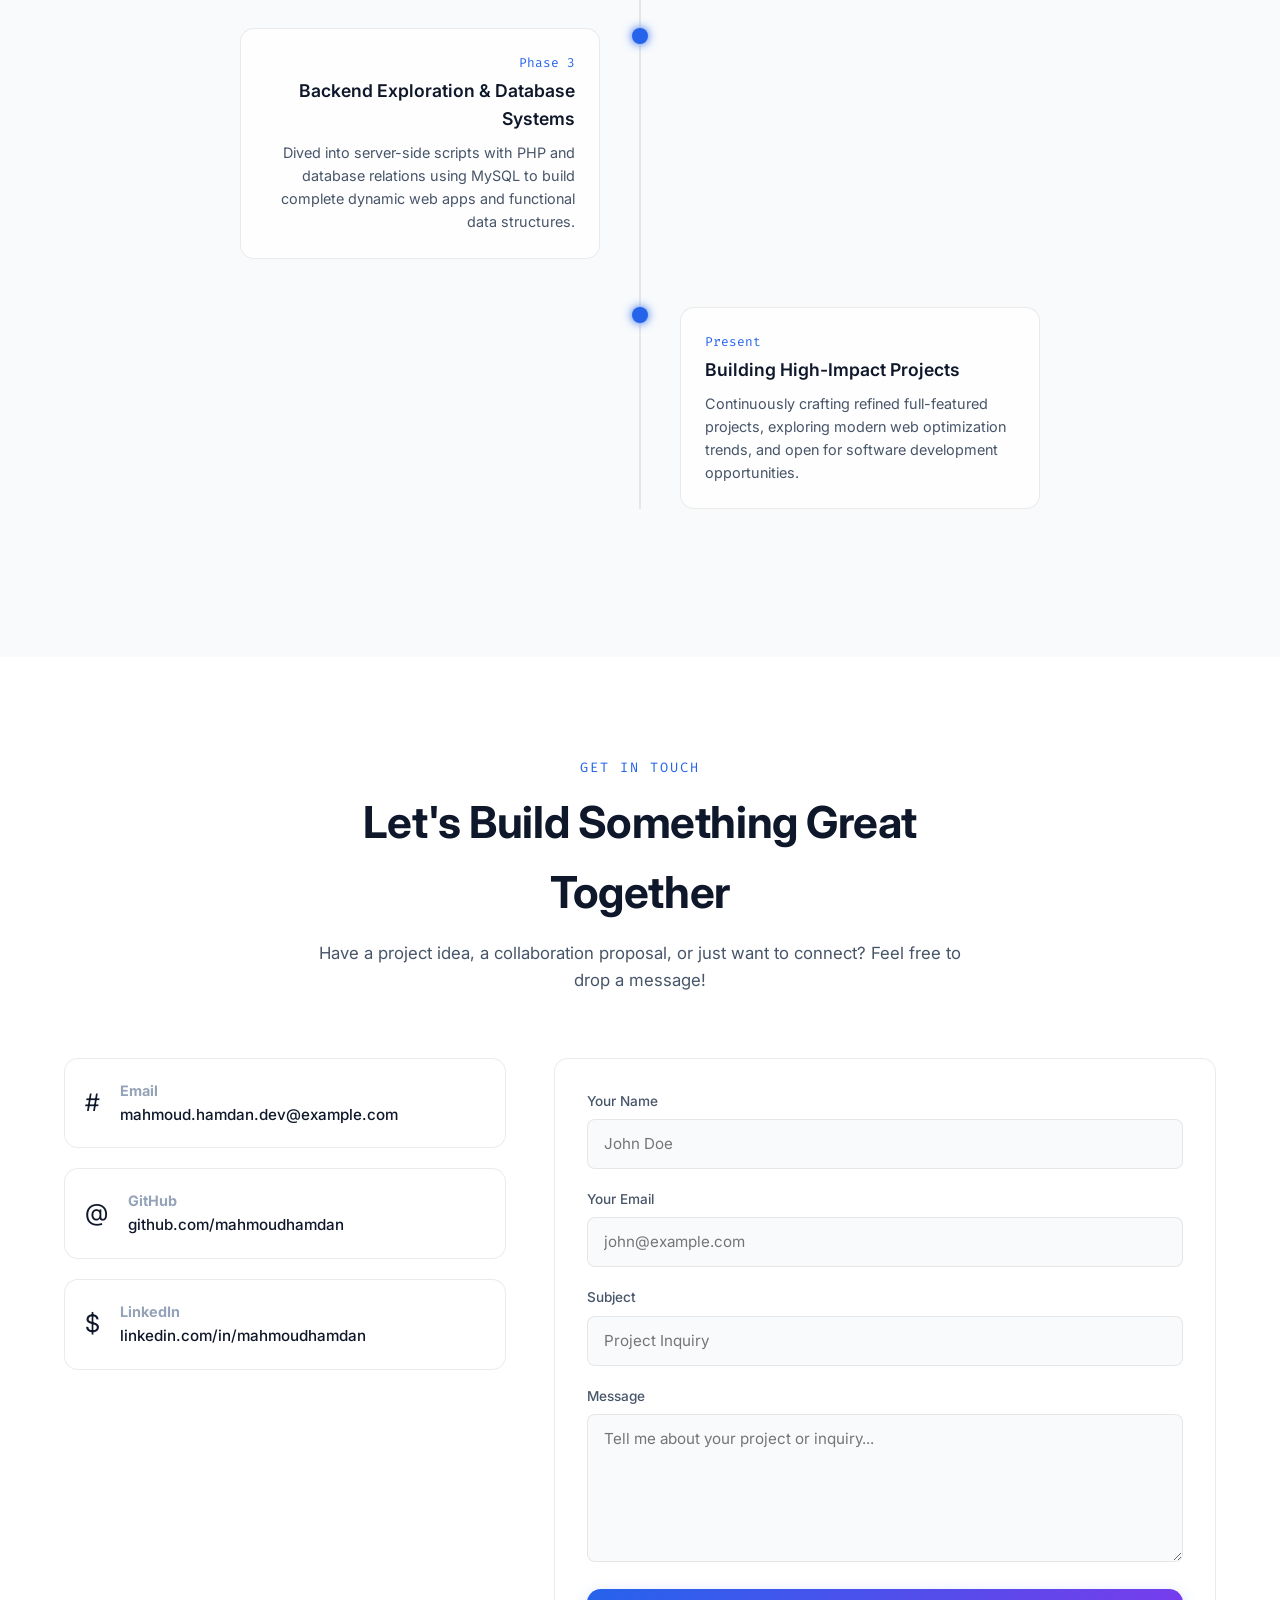
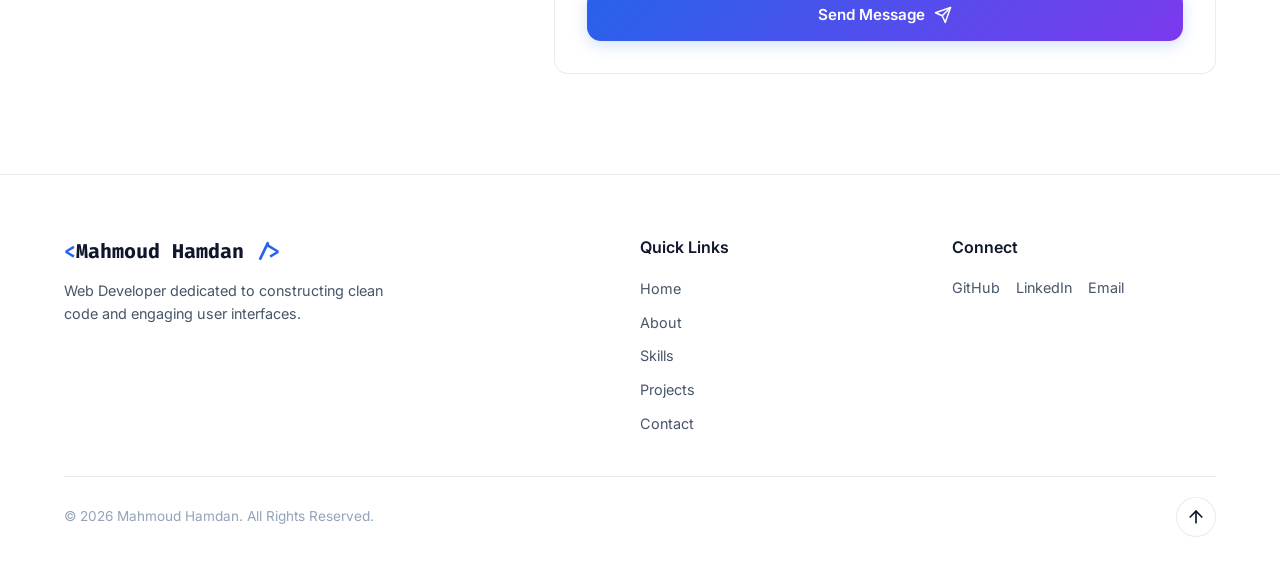
==== commit a8dc5592: "Update index.html" ====
--- a/index.html
+++ b/index.html
@@ -1,32 +1,1441 @@
 <!DOCTYPE html>
 <html lang="en" data-theme="dark">
+
 <head>
     <meta charset="UTF-8">
     <meta name="viewport" content="width=device-width, initial-scale=1.0">
-    <meta name="description" content="Mahmoud Hamdan - Professional Web Developer Portfolio. Building modern, responsive, and interactive web solutions.">
+    <meta name="description"
+        content="Mahmoud Hamdan - Professional Web Developer Portfolio. Building modern, responsive, and interactive web solutions.">
     <meta name="author" content="Mahmoud Hamdan">
     <title>Mahmoud Hamdan | Web Developer Portfolio</title>
-    
-  
+
+
     <link rel="preconnect" href="https://fonts.googleapis.com">
     <link rel="preconnect" href="https://fonts.gstatic.com" crossorigin>
-    <link href="https://fonts.googleapis.com/css2?family=Fira+Code:wght@400;500&family=Inter:wght@300;400;500;600;700;800&display=swap" rel="stylesheet">
-    
->
+    <link
+        href="https://fonts.googleapis.com/css2?family=Fira+Code:wght@400;500&family=Inter:wght@300;400;500;600;700;800&display=swap"
+        rel="stylesheet">
+
+    <style>
+        :root {
+            --bg-main: #0a0c10;
+            --bg-surface: #12161f;
+            --bg-card: rgba(22, 27, 38, 0.7);
+            --bg-card-hover: rgba(30, 38, 54, 0.85);
+
+            --text-primary: #f0f4f8;
+            --text-secondary: #94a3b8;
+            --text-muted: #64748b;
+
+            --accent-primary: #3b82f6;
+            --accent-secondary: #8b5cf6;
+            --accent-glow: rgba(59, 130, 246, 0.35);
+
+            --border-color: rgba(255, 255, 255, 0.08);
+            --border-color-hover: rgba(59, 130, 246, 0.4);
+
+            --shadow-sm: 0 2px 8px rgba(0, 0, 0, 0.3);
+            --shadow-md: 0 8px 24px rgba(0, 0, 0, 0.4);
+            --shadow-lg: 0 16px 32px rgba(0, 0, 0, 0.5);
+
+            --font-sans: 'Inter', system-ui, -apple-system, sans-serif;
+            --font-mono: 'Fira Code', monospace;
+
+            --transition-fast: 0.2s ease;
+            --transition-normal: 0.3s ease;
+            --transition-slow: 0.5s cubic-bezier(0.16, 1, 0.3, 1);
+
+            --radius-sm: 8px;
+            --radius-md: 14px;
+            --radius-lg: 20px;
+            --radius-full: 9999px;
+        }
+
+        [data-theme="light"] {
+            --bg-main: #f8fafc;
+            --bg-surface: #ffffff;
+            --bg-card: rgba(255, 255, 255, 0.8);
+            --bg-card-hover: rgba(241, 245, 249, 1);
+
+            --text-primary: #0f172a;
+            --text-secondary: #475569;
+            --text-muted: #94a3b8;
+
+            --accent-primary: #2563eb;
+            --accent-secondary: #7c3aed;
+            --accent-glow: rgba(37, 99, 235, 0.2);
+
+            --border-color: rgba(0, 0, 0, 0.08);
+            --border-color-hover: rgba(37, 99, 235, 0.3);
+
+            --shadow-sm: 0 2px 8px rgba(0, 0, 0, 0.05);
+            --shadow-md: 0 8px 24px rgba(0, 0, 0, 0.08);
+            --shadow-lg: 0 16px 32px rgba(0, 0, 0, 0.12);
+        }
+
+
+        *,
+        *::before,
+        *::after {
+            box-sizing: border-box;
+            margin: 0;
+            padding: 0;
+        }
+
+        html {
+            scroll-behavior: smooth;
+            font-size: 16px;
+        }
+
+        body {
+            background-color: var(--bg-main);
+            color: var(--text-primary);
+            font-family: var(--font-sans);
+            line-height: 1.6;
+            overflow-x: hidden;
+            transition: background-color var(--transition-normal), color var(--transition-normal);
+        }
+
+        a {
+            color: inherit;
+            text-decoration: none;
+            transition: color var(--transition-fast);
+        }
+
+        ul {
+            list-style: none;
+        }
+
+        img {
+            max-width: 100%;
+            display: block;
+        }
+
+        button,
+        input,
+        textarea {
+            font: inherit;
+            color: inherit;
+            border: none;
+            outline: none;
+            background: none;
+        }
+
+        button {
+            cursor: pointer;
+        }
+
+        .container {
+            width: 90%;
+            max-width: 1200px;
+            margin: 0 auto;
+        }
+
+        .section {
+            padding: 100px 0;
+            position: relative;
+            z-index: 2;
+        }
+
+        .bg-surface {
+            background-color: var(--bg-surface);
+        }
+
+
+        .loader-wrapper {
+            position: fixed;
+            top: 0;
+            left: 0;
+            width: 100%;
+            height: 100%;
+            background-color: var(--bg-main);
+            z-index: 9999;
+            display: flex;
+            flex-direction: column;
+            align-items: center;
+            justify-content: center;
+            gap: 1.5rem;
+            transition: opacity 0.5s ease, visibility 0.5s ease;
+        }
+
+        .loader-wrapper.hidden {
+            opacity: 0;
+            visibility: hidden;
+        }
+
+        .loader-spinner {
+            width: 48px;
+            height: 48px;
+            border: 3px solid var(--border-color);
+            border-top-color: var(--accent-primary);
+            border-radius: 50%;
+            animation: spin 1s linear infinite;
+        }
+
+        .loader-text {
+            font-family: var(--font-mono);
+            font-weight: 600;
+            color: var(--accent-primary);
+            letter-spacing: 1px;
+        }
+
+        @keyframes spin {
+            to {
+                transform: rotate(360deg);
+            }
+        }
+
+        .cursor-glow {
+            position: fixed;
+            top: 0;
+            left: 0;
+            width: 450px;
+            height: 450px;
+            background: radial-gradient(circle, var(--accent-glow) 0%, rgba(0, 0, 0, 0) 70%);
+            border-radius: 50%;
+            pointer-events: none;
+            transform: translate(-50%, -50%);
+            z-index: 1;
+            transition: opacity 0.3s ease;
+            opacity: 0.6;
+        }
+
+
+        .bg-gradient-orbs {
+            position: fixed;
+            top: 0;
+            left: 0;
+            width: 100%;
+            height: 100%;
+            overflow: hidden;
+            z-index: 0;
+            pointer-events: none;
+        }
+
+        .orb {
+            position: absolute;
+            border-radius: 50%;
+            filter: blur(90px);
+            opacity: 0.25;
+            animation: float 18s ease-in-out infinite alternate;
+        }
+
+        .orb-1 {
+            top: 10%;
+            left: 15%;
+            width: 350px;
+            height: 350px;
+            background: var(--accent-primary);
+        }
+
+        .orb-2 {
+            bottom: 20%;
+            right: 15%;
+            width: 400px;
+            height: 400px;
+            background: var(--accent-secondary);
+            animation-delay: -5s;
+        }
+
+        .orb-3 {
+            top: 50%;
+            left: 50%;
+            width: 300px;
+            height: 300px;
+            background: #06b6d4;
+            animation-delay: -10s;
+        }
+
+        .bg-grid-overlay {
+            position: absolute;
+            inset: 0;
+            background-image: radial-gradient(var(--border-color) 1px, transparent 1px);
+            background-size: 32px 32px;
+            opacity: 0.4;
+        }
+
+        @keyframes float {
+            0% {
+                transform: translate(0, 0) scale(1);
+            }
+
+            50% {
+                transform: translate(60px, -40px) scale(1.1);
+            }
+
+            100% {
+                transform: translate(-40px, 50px) scale(0.95);
+            }
+        }
+
+
+        .navbar {
+            position: fixed;
+            top: 0;
+            left: 0;
+            width: 100%;
+            height: 80px;
+            z-index: 1000;
+            display: flex;
+            align-items: center;
+            transition: height var(--transition-normal), background-color var(--transition-normal), backdrop-filter var(--transition-normal), box-shadow var(--transition-normal);
+        }
+
+        .navbar.scrolled {
+            height: 65px;
+            background-color: rgba(10, 12, 16, 0.85);
+            backdrop-filter: blur(12px);
+            border-bottom: 1px solid var(--border-color);
+            box-shadow: var(--shadow-sm);
+        }
+
+        [data-theme="light"] .navbar.scrolled {
+            background-color: rgba(248, 250, 252, 0.85);
+        }
+
+        .nav-container {
+            display: flex;
+            align-items: center;
+            justify-content: space-between;
+        }
+
+        .nav-logo {
+            font-size: 1.25rem;
+            font-weight: 700;
+            color: var(--text-primary);
+            font-family: var(--font-mono);
+        }
+
+        .logo-bracket {
+            color: var(--accent-primary);
+        }
+
+        .nav-list {
+            display: flex;
+            align-items: center;
+            gap: 2rem;
+        }
+
+        .nav-link {
+            font-size: 0.95rem;
+            font-weight: 500;
+            color: var(--text-secondary);
+            position: relative;
+            padding: 0.25rem 0;
+        }
+
+        .nav-link:hover,
+        .nav-link.active {
+            color: var(--text-primary);
+        }
+
+        .nav-link::after {
+            content: '';
+            position: absolute;
+            bottom: 0;
+            left: 0;
+            width: 0%;
+            height: 2px;
+            background: linear-gradient(90deg, var(--accent-primary), var(--accent-secondary));
+            transition: width var(--transition-normal);
+            border-radius: var(--radius-full);
+        }
+
+        .nav-link:hover::after,
+        .nav-link.active::after {
+            width: 100%;
+        }
+
+        .nav-actions {
+            display: flex;
+            align-items: center;
+            gap: 1rem;
+        }
+
+        .theme-toggle {
+            width: 40px;
+            height: 40px;
+            border-radius: 50%;
+            background-color: var(--bg-surface);
+            border: 1px solid var(--border-color);
+            display: flex;
+            align-items: center;
+            justify-content: center;
+            color: var(--text-primary);
+            transition: transform var(--transition-fast), border-color var(--transition-fast);
+        }
+
+        .theme-toggle:hover {
+            transform: scale(1.08);
+            border-color: var(--accent-primary);
+        }
+
+        .sun-icon {
+            display: none;
+        }
+
+        .moon-icon {
+            display: block;
+        }
+
+        [data-theme="light"] .sun-icon {
+            display: block;
+        }
+
+        [data-theme="light"] .moon-icon {
+            display: none;
+        }
+
+        .hamburger {
+            display: none;
+            flex-direction: column;
+            justify-content: space-between;
+            width: 28px;
+            height: 20px;
+            z-index: 1001;
+        }
+
+        .hamburger .bar {
+            width: 100%;
+            height: 2px;
+            background-color: var(--text-primary);
+            border-radius: 2px;
+            transition: transform var(--transition-normal), opacity var(--transition-normal);
+        }
+
+        .hero-section {
+            min-height: 100vh;
+            padding-top: 130px;
+            padding-bottom: 60px;
+            display: flex;
+            align-items: center;
+            position: relative;
+            z-index: 2;
+        }
+
+        .hero-container {
+            display: grid;
+            grid-template-columns: 1.1fr 0.9fr;
+            gap: 3rem;
+            align-items: center;
+        }
+
+        .status-badge {
+            display: inline-flex;
+            align-items: center;
+            gap: 0.5rem;
+            padding: 0.4rem 1rem;
+            background-color: var(--bg-card);
+            border: 1px solid var(--border-color);
+            border-radius: var(--radius-full);
+            font-size: 0.85rem;
+            color: var(--text-secondary);
+            margin-bottom: 1.5rem;
+            backdrop-filter: blur(8px);
+        }
+
+        .status-dot {
+            width: 8px;
+            height: 8px;
+            background-color: #22c55e;
+            border-radius: 50%;
+            box-shadow: 0 0 10px #22c55e;
+        }
+
+        .hero-title {
+            font-size: clamp(2.5rem, 5vw, 4rem);
+            font-weight: 800;
+            line-height: 1.1;
+            margin-bottom: 1rem;
+            letter-spacing: -0.02em;
+        }
+
+        .highlight {
+            background: linear-gradient(135deg, var(--accent-primary), var(--accent-secondary));
+            -webkit-background-clip: text;
+            -webkit-text-fill-color: transparent;
+        }
+
+        .hero-subtitle {
+            font-size: clamp(1.25rem, 3vw, 2rem);
+            font-weight: 600;
+            color: var(--text-secondary);
+            margin-bottom: 1.25rem;
+            height: 2.5rem;
+        }
+
+        .typing-text {
+            color: var(--accent-primary);
+            font-family: var(--font-mono);
+        }
+
+        .cursor-blink {
+            animation: blink 1s infinite;
+            color: var(--accent-primary);
+        }
+
+        @keyframes blink {
+
+            0%,
+            100% {
+                opacity: 1;
+            }
+
+            50% {
+                opacity: 0;
+            }
+        }
+
+        .hero-description {
+            font-size: 1.1rem;
+            color: var(--text-secondary);
+            max-width: 540px;
+            margin-bottom: 2rem;
+        }
+
+        .hero-cta {
+            display: flex;
+            align-items: center;
+            gap: 1rem;
+        }
+
+        .btn {
+            display: inline-flex;
+            align-items: center;
+            justify-content: center;
+            gap: 0.6rem;
+            padding: 0.85rem 1.75rem;
+            border-radius: var(--radius-md);
+            font-weight: 600;
+            font-size: 0.95rem;
+            transition: transform var(--transition-fast), box-shadow var(--transition-fast), background var(--transition-fast);
+        }
+
+        .btn-primary {
+            background: linear-gradient(135deg, var(--accent-primary), var(--accent-secondary));
+            color: #ffffff;
+            box-shadow: 0 4px 15px var(--accent-glow);
+        }
+
+        .btn-primary:hover {
+            transform: translateY(-3px);
+            box-shadow: 0 8px 25px var(--accent-glow);
+        }
+
+        .btn-secondary {
+            background-color: var(--bg-card);
+            color: var(--text-primary);
+            border: 1px solid var(--border-color);
+            backdrop-filter: blur(8px);
+        }
+
+        .btn-secondary:hover {
+            transform: translateY(-3px);
+            border-color: var(--accent-primary);
+            background-color: var(--bg-card-hover);
+        }
+
+        .btn-full {
+            width: 100%;
+        }
+
+        .hero-visual {
+            position: relative;
+        }
+
+        .code-window {
+            background-color: var(--bg-surface);
+            border: 1px solid var(--border-color);
+            border-radius: var(--radius-md);
+            box-shadow: var(--shadow-lg);
+            overflow: hidden;
+            backdrop-filter: blur(16px);
+        }
+
+        .window-header {
+            background-color: rgba(0, 0, 0, 0.2);
+            padding: 0.75rem 1rem;
+            display: flex;
+            align-items: center;
+            border-bottom: 1px solid var(--border-color);
+        }
+
+        .window-dots {
+            display: flex;
+            gap: 6px;
+        }
+
+        .dot {
+            width: 10px;
+            height: 10px;
+            border-radius: 50%;
+        }
+
+        .dot-red {
+            background-color: #ef4444;
+        }
+
+        .dot-yellow {
+            background-color: #f59e0b;
+        }
+
+        .dot-green {
+            background-color: #10b981;
+        }
+
+        .window-title {
+            margin-left: auto;
+            margin-right: auto;
+            font-family: var(--font-mono);
+            font-size: 0.8rem;
+            color: var(--text-muted);
+        }
+
+        .window-body {
+            padding: 1.5rem;
+            font-family: var(--font-mono);
+            font-size: 0.88rem;
+            line-height: 1.7;
+            overflow-x: auto;
+        }
+
+        .code-keyword {
+            color: #f43f5e;
+        }
+
+        .code-variable {
+            color: #38bdf8;
+        }
+
+        .code-property {
+            color: #a78bfa;
+        }
+
+        .code-string {
+            color: #34d399;
+        }
+
+        .code-boolean {
+            color: #fbbf24;
+        }
+
+        .code-number {
+            color: #f97316;
+        }
+
+        .floating-badge {
+            position: absolute;
+            padding: 0.6rem 1.2rem;
+            background-color: var(--bg-card);
+            border: 1px solid var(--border-color);
+            border-radius: var(--radius-md);
+            font-size: 0.85rem;
+            font-weight: 500;
+            box-shadow: var(--shadow-md);
+            backdrop-filter: blur(12px);
+            animation: floatBadge 6s ease-in-out infinite alternate;
+        }
+
+        .badge-1 {
+            top: -20px;
+            right: -20px;
+        }
+
+        .badge-2 {
+            bottom: -20px;
+            left: -20px;
+            animation-delay: -3s;
+        }
+
+        @keyframes floatBadge {
+            0% {
+                transform: translateY(0);
+            }
+
+            100% {
+                transform: translateY(-12px);
+            }
+        }
+
+
+        .section-header {
+            text-align: center;
+            max-width: 650px;
+            margin: 0 auto 4rem auto;
+        }
+
+        .section-subtitle {
+            font-family: var(--font-mono);
+            font-size: 0.85rem;
+            text-transform: uppercase;
+            letter-spacing: 2px;
+            color: var(--accent-primary);
+            margin-bottom: 0.5rem;
+            display: block;
+        }
+
+        .section-title {
+            font-size: clamp(2rem, 4vw, 2.75rem);
+            font-weight: 700;
+            letter-spacing: -0.01em;
+        }
+
+        .section-lead {
+            color: var(--text-secondary);
+            margin-top: 0.75rem;
+            font-size: 1.05rem;
+        }
+
+        .about-grid {
+            display: grid;
+            grid-template-columns: 1fr 1fr;
+            gap: 3.5rem;
+            align-items: center;
+        }
+
+        .about-text p {
+            color: var(--text-secondary);
+            margin-bottom: 1.25rem;
+            font-size: 1.05rem;
+        }
+
+        .about-features {
+            display: grid;
+            grid-template-columns: 1fr 1fr;
+            gap: 1rem;
+            margin-top: 2rem;
+        }
+
+        .feature-item {
+            display: flex;
+            align-items: center;
+            gap: 0.75rem;
+            font-weight: 500;
+            font-size: 0.95rem;
+        }
+
+        .feature-icon {
+            font-size: 1.2rem;
+        }
+
+        .about-stats {
+            display: grid;
+            grid-template-columns: 1fr 1fr;
+            gap: 1.5rem;
+        }
+
+        .stat-card {
+            background-color: var(--bg-card);
+            border: 1px solid var(--border-color);
+            padding: 2rem 1.5rem;
+            border-radius: var(--radius-md);
+            text-align: center;
+            transition: transform var(--transition-normal), border-color var(--transition-normal);
+        }
+
+        .stat-card:hover {
+            transform: translateY(-5px);
+            border-color: var(--border-color-hover);
+        }
+
+        .stat-number {
+            font-size: 2.75rem;
+            font-weight: 800;
+            color: var(--accent-primary);
+            margin-bottom: 0.25rem;
+        }
+
+        .stat-label {
+            font-size: 0.88rem;
+            color: var(--text-secondary);
+        }
+
+
+        .skills-grid {
+            display: grid;
+            grid-template-columns: repeat(auto-fit, minmax(260px, 1fr));
+            gap: 1.5rem;
+        }
+
+        .skill-card {
+            background-color: var(--bg-card);
+            border: 1px solid var(--border-color);
+            padding: 1.75rem;
+            border-radius: var(--radius-md);
+            transition: transform var(--transition-normal), border-color var(--transition-normal), box-shadow var(--transition-normal);
+        }
+
+        .skill-card:hover {
+            transform: translateY(-5px);
+            border-color: var(--border-color-hover);
+            box-shadow: var(--shadow-md);
+        }
+
+        .skill-head {
+            display: flex;
+            align-items: center;
+            justify-content: space-between;
+            margin-bottom: 1rem;
+        }
+
+        .skill-icon {
+            font-family: var(--font-mono);
+            font-weight: 700;
+            font-size: 0.9rem;
+            color: var(--accent-primary);
+            background-color: rgba(59, 130, 246, 0.1);
+            padding: 0.4rem 0.8rem;
+            border-radius: var(--radius-sm);
+        }
+
+        .skill-level {
+            font-family: var(--font-mono);
+            font-size: 0.85rem;
+            color: var(--text-muted);
+        }
+
+        .skill-name {
+            font-size: 1.15rem;
+            font-weight: 600;
+            margin-bottom: 0.4rem;
+        }
+
+        .skill-desc {
+            font-size: 0.88rem;
+            color: var(--text-secondary);
+            margin-bottom: 1.25rem;
+            min-height: 2.6rem;
+        }
+
+        .progress-bar {
+            width: 100%;
+            height: 6px;
+            background-color: var(--border-color);
+            border-radius: var(--radius-full);
+            overflow: hidden;
+        }
+
+        .progress {
+            height: 100%;
+            background: linear-gradient(90deg, var(--accent-primary), var(--accent-secondary));
+            border-radius: var(--radius-full);
+            transition: width 1.5s ease-out;
+        }
+
+        .services-grid {
+            display: grid;
+            grid-template-columns: repeat(auto-fit, minmax(260px, 1fr));
+            gap: 1.5rem;
+        }
+
+        .service-card {
+            background-color: var(--bg-card);
+            border: 1px solid var(--border-color);
+            padding: 2.5rem 1.75rem;
+            border-radius: var(--radius-md);
+            transition: transform var(--transition-normal), border-color var(--transition-normal);
+        }
+
+        .service-card:hover {
+            transform: translateY(-8px);
+            border-color: var(--accent-primary);
+        }
+
+        .service-icon {
+            width: 56px;
+            height: 56px;
+            border-radius: var(--radius-md);
+            background-color: rgba(59, 130, 246, 0.1);
+            color: var(--accent-primary);
+            display: flex;
+            align-items: center;
+            justify-content: center;
+            margin-bottom: 1.5rem;
+        }
+
+        .service-title {
+            font-size: 1.25rem;
+            font-weight: 600;
+            margin-bottom: 0.75rem;
+        }
+
+        .service-desc {
+            color: var(--text-secondary);
+            font-size: 0.95rem;
+        }
+
+
+        .filter-container {
+            display: flex;
+            justify-content: center;
+            gap: 0.75rem;
+            margin-bottom: 3rem;
+            flex-wrap: wrap;
+        }
+
+        .filter-btn {
+            padding: 0.5rem 1.25rem;
+            border-radius: var(--radius-full);
+            font-size: 0.9rem;
+            font-weight: 500;
+            color: var(--text-secondary);
+            border: 1px solid var(--border-color);
+            background-color: var(--bg-card);
+            transition: all var(--transition-fast);
+        }
+
+        .filter-btn:hover,
+        .filter-btn.active {
+            color: #ffffff;
+            background-color: var(--accent-primary);
+            border-color: var(--accent-primary);
+        }
+
+        .projects-grid {
+            display: grid;
+            grid-template-columns: repeat(auto-fill, minmax(320px, 1fr));
+            gap: 2rem;
+        }
+
+        .project-card {
+            background-color: var(--bg-card);
+            border: 1px solid var(--border-color);
+            border-radius: var(--radius-md);
+            overflow: hidden;
+            transition: transform var(--transition-normal), border-color var(--transition-normal), box-shadow var(--transition-normal);
+        }
+
+        .project-card:hover {
+            transform: translateY(-8px);
+            border-color: var(--border-color-hover);
+            box-shadow: var(--shadow-lg);
+        }
+
+        .project-image {
+            position: relative;
+            height: 210px;
+            overflow: hidden;
+        }
+
+        .project-placeholder-img {
+            width: 100%;
+            height: 100%;
+            display: flex;
+            align-items: center;
+            justify-content: center;
+            font-family: var(--font-mono);
+            font-size: 1.25rem;
+            font-weight: 700;
+            color: #ffffff;
+            transition: transform var(--transition-slow);
+        }
+
+        .img-1 {
+            background: linear-gradient(135deg, #1e293b, #3b82f6);
+        }
+
+        .img-2 {
+            background: linear-gradient(135deg, #0f172a, #8b5cf6);
+        }
+
+        .img-3 {
+            background: linear-gradient(135deg, #111827, #06b6d4);
+        }
+
+        .project-card:hover .project-placeholder-img {
+            transform: scale(1.08);
+        }
+
+        .project-overlay {
+            position: absolute;
+            inset: 0;
+            background: rgba(10, 12, 16, 0.75);
+            backdrop-filter: blur(4px);
+            display: flex;
+            align-items: center;
+            justify-content: center;
+            opacity: 0;
+            transition: opacity var(--transition-normal);
+        }
+
+        .project-card:hover .project-overlay {
+            opacity: 1;
+        }
+
+        .project-links {
+            display: flex;
+            gap: 0.75rem;
+        }
+
+        .project-btn {
+            padding: 0.5rem 1rem;
+            background-color: var(--accent-primary);
+            color: #ffffff;
+            border-radius: var(--radius-sm);
+            font-size: 0.85rem;
+            font-weight: 500;
+        }
+
+        .project-btn.outline {
+            background-color: transparent;
+            border: 1px solid #ffffff;
+        }
+
+        .project-content {
+            padding: 1.5rem;
+        }
+
+        .project-title {
+            font-size: 1.2rem;
+            font-weight: 600;
+            margin-bottom: 0.5rem;
+        }
+
+        .project-description {
+            font-size: 0.9rem;
+            color: var(--text-secondary);
+            margin-bottom: 1.25rem;
+        }
+
+        .project-tags {
+            display: flex;
+            flex-wrap: wrap;
+            gap: 0.5rem;
+        }
+
+        .tag {
+            font-family: var(--font-mono);
+            font-size: 0.75rem;
+            color: var(--accent-primary);
+            background-color: rgba(59, 130, 246, 0.1);
+            padding: 0.2rem 0.6rem;
+            border-radius: var(--radius-sm);
+        }
+
+        .timeline {
+            position: relative;
+            max-width: 800px;
+            margin: 0 auto;
+        }
+
+        .timeline::before {
+            content: '';
+            position: absolute;
+            top: 0;
+            bottom: 0;
+            left: 50%;
+            width: 2px;
+            background-color: var(--border-color);
+            transform: translateX(-50%);
+        }
+
+        .timeline-item {
+            position: relative;
+            margin-bottom: 3rem;
+            width: 50%;
+        }
+
+        .timeline-item:nth-child(odd) {
+            left: 0;
+            padding-right: 2.5rem;
+            text-align: right;
+        }
+
+        .timeline-item:nth-child(even) {
+            left: 50%;
+            padding-left: 2.5rem;
+            text-align: left;
+        }
+
+        .timeline-dot {
+            position: absolute;
+            top: 0;
+            width: 16px;
+            height: 16px;
+            border-radius: 50%;
+            background-color: var(--accent-primary);
+            box-shadow: 0 0 10px var(--accent-primary);
+        }
+
+        .timeline-item:nth-child(odd) .timeline-dot {
+            right: -8px;
+        }
+
+        .timeline-item:nth-child(even) .timeline-dot {
+            left: -8px;
+        }
+
+        .timeline-content {
+            background-color: var(--bg-card);
+            border: 1px solid var(--border-color);
+            padding: 1.5rem;
+            border-radius: var(--radius-md);
+        }
+
+        .timeline-date {
+            font-family: var(--font-mono);
+            font-size: 0.8rem;
+            color: var(--accent-primary);
+            display: block;
+            margin-bottom: 0.25rem;
+        }
+
+        .timeline-title {
+            font-size: 1.1rem;
+            font-weight: 600;
+            margin-bottom: 0.5rem;
+        }
+
+        .timeline-content p {
+            font-size: 0.9rem;
+            color: var(--text-secondary);
+        }
+
+
+        .contact-grid {
+            display: grid;
+            grid-template-columns: 0.8fr 1.2fr;
+            gap: 3rem;
+        }
+
+        .contact-info {
+            display: flex;
+            flex-direction: column;
+            gap: 1.25rem;
+        }
+
+        .contact-card {
+            display: flex;
+            align-items: center;
+            gap: 1.25rem;
+            background-color: var(--bg-card);
+            border: 1px solid var(--border-color);
+            padding: 1.25rem;
+            border-radius: var(--radius-md);
+        }
+
+        .contact-card-icon {
+            font-size: 1.5rem;
+        }
+
+        .contact-card h4 {
+            font-size: 0.9rem;
+            color: var(--text-muted);
+        }
+
+        .contact-card a {
+            font-weight: 500;
+            font-size: 0.95rem;
+        }
+
+        .contact-card a:hover {
+            color: var(--accent-primary);
+        }
+
+        .contact-form {
+            background-color: var(--bg-card);
+            border: 1px solid var(--border-color);
+            padding: 2rem;
+            border-radius: var(--radius-md);
+        }
+
+        .form-group {
+            margin-bottom: 1.25rem;
+            position: relative;
+        }
+
+        .form-group label {
+            display: block;
+            font-size: 0.85rem;
+            font-weight: 500;
+            margin-bottom: 0.4rem;
+            color: var(--text-secondary);
+        }
+
+        .form-control {
+            width: 100%;
+            padding: 0.75rem 1rem;
+            background-color: var(--bg-main);
+            border: 1px solid var(--border-color);
+            border-radius: var(--radius-sm);
+            color: var(--text-primary);
+            font-size: 0.95rem;
+            transition: border-color var(--transition-fast);
+        }
+
+        .form-control:focus {
+            border-color: var(--accent-primary);
+        }
+
+        .error-msg {
+            font-size: 0.75rem;
+            color: #ef4444;
+            display: none;
+            margin-top: 0.25rem;
+        }
+
+        .form-group.invalid .form-control {
+            border-color: #ef4444;
+        }
+
+        .form-group.invalid .error-msg {
+            display: block;
+        }
+
+        .form-alert {
+            margin-top: 1rem;
+            padding: 0.75rem;
+            border-radius: var(--radius-sm);
+            font-size: 0.9rem;
+            display: none;
+        }
+
+        .form-alert.success {
+            display: block;
+            background-color: rgba(34, 197, 94, 0.1);
+            color: #22c55e;
+            border: 1px solid rgba(34, 197, 94, 0.2);
+        }
+
+        .footer {
+            background-color: var(--bg-surface);
+            border-top: 1px solid var(--border-color);
+            padding-top: 60px;
+            padding-bottom: 30px;
+            position: relative;
+            z-index: 2;
+        }
+
+        .footer-container {
+            display: grid;
+            grid-template-columns: 2fr 1fr 1fr;
+            gap: 3rem;
+            margin-bottom: 40px;
+        }
+
+        .footer-brand p {
+            color: var(--text-secondary);
+            margin-top: 0.75rem;
+            font-size: 0.9rem;
+            max-width: 320px;
+        }
+
+        .footer-links h4,
+        .footer-social h4 {
+            font-size: 1rem;
+            font-weight: 600;
+            margin-bottom: 1rem;
+        }
+
+        .footer-links ul {
+            display: flex;
+            flex-direction: column;
+            gap: 0.5rem;
+        }
+
+        .footer-links a {
+            color: var(--text-secondary);
+            font-size: 0.9rem;
+        }
+
+        .footer-links a:hover {
+            color: var(--accent-primary);
+        }
+
+        .social-icons {
+            display: flex;
+            gap: 1rem;
+        }
+
+        .social-icons a {
+            color: var(--text-secondary);
+            font-size: 0.9rem;
+        }
+
+        .social-icons a:hover {
+            color: var(--accent-primary);
+        }
+
+        .footer-bottom {
+            display: flex;
+            align-items: center;
+            justify-content: space-between;
+            padding-top: 20px;
+            border-top: 1px solid var(--border-color);
+            font-size: 0.85rem;
+            color: var(--text-muted);
+        }
+
+        .back-to-top {
+            width: 40px;
+            height: 40px;
+            border-radius: 50%;
+            background-color: var(--bg-card);
+            border: 1px solid var(--border-color);
+            color: var(--text-primary);
+            display: flex;
+            align-items: center;
+            justify-content: center;
+            transition: transform var(--transition-fast);
+        }
+
+        .back-to-top:hover {
+            transform: translateY(-3px);
+            border-color: var(--accent-primary);
+        }
+
+
+        .reveal-up {
+            opacity: 0;
+            transform: translateY(30px);
+            transition: opacity 0.8s ease, transform 0.8s ease;
+        }
+
+        .reveal-left {
+            opacity: 0;
+            transform: translateX(-30px);
+            transition: opacity 0.8s ease, transform 0.8s ease;
+        }
+
+        .reveal-right {
+            opacity: 0;
+            transform: translateX(30px);
+            transition: opacity 0.8s ease, transform 0.8s ease;
+        }
+
+        .reveal-up.active,
+        .reveal-left.active,
+        .reveal-right.active {
+            opacity: 1;
+            transform: translate(0);
+        }
+
+
+        @media (max-width: 992px) {
+            .hero-container {
+                grid-template-columns: 1fr;
+                text-align: center;
+            }
+
+            .hero-description {
+                margin: 0 auto 2rem auto;
+            }
+
+            .hero-cta {
+                justify-content: center;
+            }
+
+            .about-grid {
+                grid-template-columns: 1fr;
+            }
+
+            .contact-grid {
+                grid-template-columns: 1fr;
+            }
+
+            .timeline::before {
+                left: 20px;
+            }
+
+            .timeline-item {
+                width: 100%;
+                padding-left: 50px !important;
+                padding-right: 0 !important;
+                text-align: left !important;
+            }
+
+            .timeline-item:nth-child(even) {
+                left: 0;
+            }
+
+            .timeline-dot {
+                left: 12px !important;
+            }
+        }
+
+        @media (max-width: 768px) {
+            .hamburger {
+                display: flex;
+            }
+
+            .nav-menu {
+                position: fixed;
+                top: 0;
+                right: -100%;
+                width: 75%;
+                max-width: 300px;
+                height: 100vh;
+                background-color: var(--bg-surface);
+                padding: 80px 2rem 2rem 2rem;
+                transition: right var(--transition-normal);
+                border-left: 1px solid var(--border-color);
+                box-shadow: var(--shadow-lg);
+            }
+
+            .nav-menu.open {
+                right: 0;
+            }
+
+            .nav-list {
+                flex-direction: column;
+                align-items: flex-start;
+                gap: 1.5rem;
+            }
+
+            .footer-container {
+                grid-template-columns: 1fr;
+                gap: 2rem;
+            }
+        }
+
+        @media (max-width: 480px) {
+            .hero-cta {
+                flex-direction: column;
+                width: 100%;
+            }
+
+            .btn {
+                width: 100%;
+            }
+
+            .about-features {
+                grid-template-columns: 1fr;
+            }
+
+            .about-stats {
+                grid-template-columns: 1fr;
+            }
+        }
+
+        /* Motion Preference */
+        @media (prefers-reduced-motion: reduce) {
+
+            *,
+            ::before,
+            ::after {
+                animation-duration: 0.01ms !important;
+                transition-duration: 0.01ms !important;
+                scroll-behavior: auto !important;
+            }
+        }
+    </style>
+
+
     <link rel="stylesheet" href="style.css">
 </head>
+
 <body>
 
-    
+
     <div id="loader" class="loader-wrapper">
         <div class="loader-spinner"></div>
         <span class="loader-text">&lt;MahmoudHamdan /&gt;</span>
     </div>
 
-   
+
     <div class="cursor-glow" id="cursor-glow"></div>
 
-   
+
     <div class="bg-gradient-orbs">
         <div class="orb orb-1"></div>
         <div class="orb orb-2"></div>
@@ -34,7 +1443,7 @@
         <div class="bg-grid-overlay"></div>
     </div>
 
-    
+
     <header class="navbar" id="navbar">
         <div class="container nav-container">
             <a href="#home" class="nav-logo">
@@ -55,8 +1464,24 @@
 
             <div class="nav-actions">
                 <button class="theme-toggle" id="theme-toggle" aria-label="Toggle dark and light theme">
-                    <svg class="sun-icon" xmlns="http://www.w3.org/2000/svg" width="20" height="20" viewBox="0 0 24 24" fill="none" stroke="currentColor" stroke-width="2" stroke-linecap="round" stroke-linejoin="round"><circle cx="12" cy="12" r="5"></circle><line x1="12" y1="1" x2="12" y2="3"></line><line x1="12" y1="21" x2="12" y2="23"></line><line x1="4.22" y1="4.22" x2="5.64" y2="5.64"></line><line x1="18.36" y1="18.36" x2="19.78" y2="19.78"></line><line x1="1" y1="12" x2="3" y2="12"></line><line x1="21" y1="12" x2="23" y2="12"></line><line x1="4.22" y1="19.78" x2="5.64" y2="18.36"></line><line x1="18.36" y1="5.64" x2="19.78" y2="4.22"></line></svg>
-                    <svg class="moon-icon" xmlns="http://www.w3.org/2000/svg" width="20" height="20" viewBox="0 0 24 24" fill="none" stroke="currentColor" stroke-width="2" stroke-linecap="round" stroke-linejoin="round"><path d="M21 12.79A9 9 0 1 1 11.21 3 7 7 0 0 0 21 12.79z"></path></svg>
+                    <svg class="sun-icon" xmlns="http://www.w3.org/2000/svg" width="20" height="20" viewBox="0 0 24 24"
+                        fill="none" stroke="currentColor" stroke-width="2" stroke-linecap="round"
+                        stroke-linejoin="round">
+                        <circle cx="12" cy="12" r="5"></circle>
+                        <line x1="12" y1="1" x2="12" y2="3"></line>
+                        <line x1="12" y1="21" x2="12" y2="23"></line>
+                        <line x1="4.22" y1="4.22" x2="5.64" y2="5.64"></line>
+                        <line x1="18.36" y1="18.36" x2="19.78" y2="19.78"></line>
+                        <line x1="1" y1="12" x2="3" y2="12"></line>
+                        <line x1="21" y1="12" x2="23" y2="12"></line>
+                        <line x1="4.22" y1="19.78" x2="5.64" y2="18.36"></line>
+                        <line x1="18.36" y1="5.64" x2="19.78" y2="4.22"></line>
+                    </svg>
+                    <svg class="moon-icon" xmlns="http://www.w3.org/2000/svg" width="20" height="20" viewBox="0 0 24 24"
+                        fill="none" stroke="currentColor" stroke-width="2" stroke-linecap="round"
+                        stroke-linejoin="round">
+                        <path d="M21 12.79A9 9 0 1 1 11.21 3 7 7 0 0 0 21 12.79z"></path>
+                    </svg>
                 </button>
 
                 <button class="hamburger" id="hamburger" aria-label="Toggle navigation menu">
@@ -69,7 +1494,7 @@
     </header>
 
     <main id="main-content">
-   
+
         <section id="home" class="hero-section">
             <div class="container hero-container">
                 <div class="hero-content">
@@ -84,12 +1509,18 @@
                         I am a <span class="typing-text" id="typing-text"></span><span class="cursor-blink">|</span>
                     </h2>
                     <p class="hero-description fade-in">
-                        I build modern, responsive, interactive, and high-performance websites with clean code and thoughtful user experiences.
+                        I build modern, responsive, interactive, and high-performance websites with clean code and
+                        thoughtful user experiences.
                     </p>
                     <div class="hero-cta fade-in">
                         <a href="#projects" class="btn btn-primary">
                             <span>View My Work</span>
-                            <svg xmlns="http://www.w3.org/2000/svg" width="18" height="18" viewBox="0 0 24 24" fill="none" stroke="currentColor" stroke-width="2" stroke-linecap="round" stroke-linejoin="round"><line x1="5" y1="12" x2="19" y2="12"></line><polyline points="12 5 19 12 12 19"></polyline></svg>
+                            <svg xmlns="http://www.w3.org/2000/svg" width="18" height="18" viewBox="0 0 24 24"
+                                fill="none" stroke="currentColor" stroke-width="2" stroke-linecap="round"
+                                stroke-linejoin="round">
+                                <line x1="5" y1="12" x2="19" y2="12"></line>
+                                <polyline points="12 5 19 12 12 19"></polyline>
+                            </svg>
                         </a>
                         <a href="#contact" class="btn btn-secondary">Contact Me</a>
                     </div>
@@ -120,14 +1551,14 @@
 };</code></pre>
                         </div>
                     </div>
-                   
+
                     <div class="floating-badge badge-1"># Ultra Fast Performance</div>
                     <div class="floating-badge badge-2"># Responsive Design</div>
                 </div>
             </div>
         </section>
 
-       
+
         <section id="about" class="section">
             <div class="container">
                 <div class="section-header reveal-up">
@@ -138,10 +1569,14 @@
                 <div class="about-grid">
                     <div class="about-text reveal-left">
                         <p>
-                            Hello! I'm <strong>Mahmoud Hamdan</strong>, a dedicated Web Developer with a strong passion for transforming creative ideas into clean, efficient, and visual digital experiences.
+                            Hello! I'm <strong>Mahmoud Hamdan</strong>, a dedicated Web Developer with a strong passion
+                            for transforming creative ideas into clean, efficient, and visual digital experiences.
                         </p>
                         <p>
-                            My approach focuses on writing modular, standard-compliant code, prioritizing high site speed, intuitive UI designs, and smooth responsiveness across all screen dimensions. Whether building standalone interfaces or full dynamic web apps, I love bridging code with exceptional usability.
+                            My approach focuses on writing modular, standard-compliant code, prioritizing high site
+                            speed, intuitive UI designs, and smooth responsiveness across all screen dimensions. Whether
+                            building standalone interfaces or full dynamic web apps, I love bridging code with
+                            exceptional usability.
                         </p>
                         <div class="about-features">
                             <div class="feature-item">
@@ -185,7 +1620,7 @@
             </div>
         </section>
 
-       
+
         <section id="skills" class="section bg-surface">
             <div class="container">
                 <div class="section-header reveal-up">
@@ -201,7 +1636,9 @@
                         </div>
                         <h3 class="skill-name">HTML5</h3>
                         <p class="skill-desc">Semantic, accessible elements, and solid web structures.</p>
-                        <div class="progress-bar"><div class="progress" style="width: 95%;"></div></div>
+                        <div class="progress-bar">
+                            <div class="progress" style="width: 95%;"></div>
+                        </div>
                     </div>
 
                     <div class="skill-card reveal-up">
@@ -211,7 +1648,9 @@
                         </div>
                         <h3 class="skill-name">CSS3 & Animations</h3>
                         <p class="skill-desc">Flexbox, Grid, CSS Variables, Animations, and Glassmorphism.</p>
-                        <div class="progress-bar"><div class="progress" style="width: 90%;"></div></div>
+                        <div class="progress-bar">
+                            <div class="progress" style="width: 90%;"></div>
+                        </div>
                     </div>
 
                     <div class="skill-card reveal-up">
@@ -221,7 +1660,9 @@
                         </div>
                         <h3 class="skill-name">JavaScript (ES6+)</h3>
                         <p class="skill-desc">DOM manipulation, Async/Await, APIs, and modern logical workflows.</p>
-                        <div class="progress-bar"><div class="progress" style="width: 85%;"></div></div>
+                        <div class="progress-bar">
+                            <div class="progress" style="width: 85%;"></div>
+                        </div>
                     </div>
 
                     <div class="skill-card reveal-up">
@@ -231,7 +1672,9 @@
                         </div>
                         <h3 class="skill-name">Responsive Design</h3>
                         <p class="skill-desc">Flawless behavior across mobile, tablet, and widescreen setups.</p>
-                        <div class="progress-bar"><div class="progress" style="width: 95%;"></div></div>
+                        <div class="progress-bar">
+                            <div class="progress" style="width: 95%;"></div>
+                        </div>
                     </div>
 
                     <div class="skill-card reveal-up">
@@ -241,7 +1684,9 @@
                         </div>
                         <h3 class="skill-name">PHP</h3>
                         <p class="skill-desc">Server-side logic, form handling, and backend routing.</p>
-                        <div class="progress-bar"><div class="progress" style="width: 75%;"></div></div>
+                        <div class="progress-bar">
+                            <div class="progress" style="width: 75%;"></div>
+                        </div>
                     </div>
 
                     <div class="skill-card reveal-up">
@@ -251,7 +1696,9 @@
                         </div>
                         <h3 class="skill-name">MySQL</h3>
                         <p class="skill-desc">Relational database design, query optimization, and CRUD operations.</p>
-                        <div class="progress-bar"><div class="progress" style="width: 75%;"></div></div>
+                        <div class="progress-bar">
+                            <div class="progress" style="width: 75%;"></div>
+                        </div>
                     </div>
 
                     <div class="skill-card reveal-up">
@@ -261,7 +1708,9 @@
                         </div>
                         <h3 class="skill-name">Git & GitHub</h3>
                         <p class="skill-desc">Version control, repository management, and code tracking.</p>
-                        <div class="progress-bar"><div class="progress" style="width: 80%;"></div></div>
+                        <div class="progress-bar">
+                            <div class="progress" style="width: 80%;"></div>
+                        </div>
                     </div>
 
                     <div class="skill-card reveal-up">
@@ -271,7 +1720,9 @@
                         </div>
                         <h3 class="skill-name">UI/UX Principles</h3>
                         <p class="skill-desc">Typography, visual hierarchy, color theory, and user flows.</p>
-                        <div class="progress-bar"><div class="progress" style="width: 85%;"></div></div>
+                        <div class="progress-bar">
+                            <div class="progress" style="width: 85%;"></div>
+                        </div>
                     </div>
                 </div>
             </div>
@@ -287,40 +1738,65 @@
                 <div class="services-grid">
                     <div class="service-card reveal-up">
                         <div class="service-icon">
-                            <svg xmlns="http://www.w3.org/2000/svg" width="32" height="32" viewBox="0 0 24 24" fill="none" stroke="currentColor" stroke-width="2" stroke-linecap="round" stroke-linejoin="round"><polyline points="16 18 22 12 16 6"></polyline><polyline points="8 6 2 12 8 18"></polyline></svg>
+                            <svg xmlns="http://www.w3.org/2000/svg" width="32" height="32" viewBox="0 0 24 24"
+                                fill="none" stroke="currentColor" stroke-width="2" stroke-linecap="round"
+                                stroke-linejoin="round">
+                                <polyline points="16 18 22 12 16 6"></polyline>
+                                <polyline points="8 6 2 12 8 18"></polyline>
+                            </svg>
                         </div>
                         <h3 class="service-title">Web Development</h3>
-                        <p class="service-desc">Building modern, scalable, and functional websites using clean and maintainable HTML, CSS, JavaScript, and PHP code.</p>
+                        <p class="service-desc">Building modern, scalable, and functional websites using clean and
+                            maintainable HTML, CSS, JavaScript, and PHP code.</p>
                     </div>
 
                     <div class="service-card reveal-up">
                         <div class="service-icon">
-                            <svg xmlns="http://www.w3.org/2000/svg" width="32" height="32" viewBox="0 0 24 24" fill="none" stroke="currentColor" stroke-width="2" stroke-linecap="round" stroke-linejoin="round"><rect x="2" y="3" width="20" height="14" rx="2" ry="2"></rect><line x1="8" y1="21" x2="16" y2="21"></line><line x1="12" y1="17" x2="12" y2="21"></line></svg>
+                            <svg xmlns="http://www.w3.org/2000/svg" width="32" height="32" viewBox="0 0 24 24"
+                                fill="none" stroke="currentColor" stroke-width="2" stroke-linecap="round"
+                                stroke-linejoin="round">
+                                <rect x="2" y="3" width="20" height="14" rx="2" ry="2"></rect>
+                                <line x1="8" y1="21" x2="16" y2="21"></line>
+                                <line x1="12" y1="17" x2="12" y2="21"></line>
+                            </svg>
                         </div>
                         <h3 class="service-title">Responsive Design</h3>
-                        <p class="service-desc">Crafting pixel-perfect, adaptive interfaces that look and work seamlessly on smart phones, tablets, laptops, and large monitors.</p>
+                        <p class="service-desc">Crafting pixel-perfect, adaptive interfaces that look and work
+                            seamlessly on smart phones, tablets, laptops, and large monitors.</p>
                     </div>
 
                     <div class="service-card reveal-up">
                         <div class="service-icon">
-                            <svg xmlns="http://www.w3.org/2000/svg" width="32" height="32" viewBox="0 0 24 24" fill="none" stroke="currentColor" stroke-width="2" stroke-linecap="round" stroke-linejoin="round"><polygon points="12 2 2 7 12 12 22 7 12 2"></polygon><polyline points="2 17 12 22 22 17"></polyline><polyline points="2 12 12 17 22 12"></polyline></svg>
+                            <svg xmlns="http://www.w3.org/2000/svg" width="32" height="32" viewBox="0 0 24 24"
+                                fill="none" stroke="currentColor" stroke-width="2" stroke-linecap="round"
+                                stroke-linejoin="round">
+                                <polygon points="12 2 2 7 12 12 22 7 12 2"></polygon>
+                                <polyline points="2 17 12 22 22 17"></polyline>
+                                <polyline points="2 12 12 17 22 12"></polyline>
+                            </svg>
                         </div>
                         <h3 class="service-title">UI/UX Implementation</h3>
-                        <p class="service-desc">Converting static prototypes into interactive user interfaces prioritized for contrast, usability, clarity, and delight.</p>
+                        <p class="service-desc">Converting static prototypes into interactive user interfaces
+                            prioritized for contrast, usability, clarity, and delight.</p>
                     </div>
 
                     <div class="service-card reveal-up">
                         <div class="service-icon">
-                            <svg xmlns="http://www.w3.org/2000/svg" width="32" height="32" viewBox="0 0 24 24" fill="none" stroke="currentColor" stroke-width="2" stroke-linecap="round" stroke-linejoin="round"><path d="M13 2L3 14h9l-1 8 10-12h-9l1-8z"></path></svg>
+                            <svg xmlns="http://www.w3.org/2000/svg" width="32" height="32" viewBox="0 0 24 24"
+                                fill="none" stroke="currentColor" stroke-width="2" stroke-linecap="round"
+                                stroke-linejoin="round">
+                                <path d="M13 2L3 14h9l-1 8 10-12h-9l1-8z"></path>
+                            </svg>
                         </div>
                         <h3 class="service-title">Website Optimization</h3>
-                        <p class="service-desc">Maximizing page loading speeds, minifying code, optimizing asset rendering, and ensuring smooth client-side interactions.</p>
+                        <p class="service-desc">Maximizing page loading speeds, minifying code, optimizing asset
+                            rendering, and ensuring smooth client-side interactions.</p>
                     </div>
                 </div>
             </div>
         </section>
 
-       
+
         <section id="projects" class="section bg-surface">
             <div class="container">
                 <div class="section-header reveal-up">
@@ -344,15 +1820,18 @@
                             </div>
                             <div class="project-overlay">
                                 <div class="project-links">
-                                    <a href="#" target="_blank" rel="noopener noreferrer" class="project-btn" aria-label="Live Demo">Live Demo</a>
-                                    <a href="#" target="_blank" rel="noopener noreferrer" class="project-btn outline" aria-label="GitHub Repository">GitHub</a>
+                                    <a href="#" target="_blank" rel="noopener noreferrer" class="project-btn"
+                                        aria-label="Live Demo">Live Demo</a>
+                                    <a href="#" target="_blank" rel="noopener noreferrer" class="project-btn outline"
+                                        aria-label="GitHub Repository">GitHub</a>
                                 </div>
                             </div>
                         </div>
                         <div class="project-content">
                             <h3 class="project-title">VidFlow Platform</h3>
                             <p class="project-description">
-                                A sleek social media video downloader and preview interface supporting multiple web formats with real-time feedback.
+                                A sleek social media video downloader and preview interface supporting multiple web
+                                formats with real-time feedback.
                             </p>
                             <div class="project-tags">
                                 <span class="tag">HTML5</span>
@@ -369,15 +1848,18 @@
                             </div>
                             <div class="project-overlay">
                                 <div class="project-links">
-                                    <a href="#" target="_blank" rel="noopener noreferrer" class="project-btn" aria-label="Live Demo">Live Demo</a>
-                                    <a href="#" target="_blank" rel="noopener noreferrer" class="project-btn outline" aria-label="GitHub Repository">GitHub</a>
+                                    <a href="#" target="_blank" rel="noopener noreferrer" class="project-btn"
+                                        aria-label="Live Demo">Live Demo</a>
+                                    <a href="#" target="_blank" rel="noopener noreferrer" class="project-btn outline"
+                                        aria-label="GitHub Repository">GitHub</a>
                                 </div>
                             </div>
                         </div>
                         <div class="project-content">
                             <h3 class="project-title">E-Learning Platform</h3>
                             <p class="project-description">
-                                Interactive educational portal for hosting courses, managing student video lessons, and storing database analytics.
+                                Interactive educational portal for hosting courses, managing student video lessons, and
+                                storing database analytics.
                             </p>
                             <div class="project-tags">
                                 <span class="tag">JavaScript</span>
@@ -387,7 +1869,7 @@
                         </div>
                     </div>
 
-                   
+
                     <div class="project-card reveal-up" data-category="frontend">
                         <div class="project-image">
                             <div class="project-placeholder-img img-3">
@@ -395,15 +1877,18 @@
                             </div>
                             <div class="project-overlay">
                                 <div class="project-links">
-                                    <a href="#" target="_blank" rel="noopener noreferrer" class="project-btn" aria-label="Live Demo">Live Demo</a>
-                                    <a href="#" target="_blank" rel="noopener noreferrer" class="project-btn outline" aria-label="GitHub Repository">GitHub</a>
+                                    <a href="#" target="_blank" rel="noopener noreferrer" class="project-btn"
+                                        aria-label="Live Demo">Live Demo</a>
+                                    <a href="#" target="_blank" rel="noopener noreferrer" class="project-btn outline"
+                                        aria-label="GitHub Repository">GitHub</a>
                                 </div>
                             </div>
                         </div>
                         <div class="project-content">
                             <h3 class="project-title">Interactive Analytics UI</h3>
                             <p class="project-description">
-                                Lightweight dashboard UI presenting dark-themed dynamic data cards, filters, and customized CSS widgets.
+                                Lightweight dashboard UI presenting dark-themed dynamic data cards, filters, and
+                                customized CSS widgets.
                             </p>
                             <div class="project-tags">
                                 <span class="tag">HTML5</span>
@@ -416,7 +1901,7 @@
             </div>
         </section>
 
-     
+
         <section id="journey" class="section">
             <div class="container">
                 <div class="section-header reveal-up">
@@ -430,7 +1915,8 @@
                         <div class="timeline-content">
                             <span class="timeline-date">Phase 1</span>
                             <h3 class="timeline-title">Started Web Development</h3>
-                            <p>Discovered passion for coding. Mastered the core building blocks: semantic HTML5 markup, modern layout techniques (CSS Grid/Flexbox), and fundamental JavaScript logic.</p>
+                            <p>Discovered passion for coding. Mastered the core building blocks: semantic HTML5 markup,
+                                modern layout techniques (CSS Grid/Flexbox), and fundamental JavaScript logic.</p>
                         </div>
                     </div>
 
@@ -439,7 +1925,8 @@
                         <div class="timeline-content">
                             <span class="timeline-date">Phase 2</span>
                             <h3 class="timeline-title">Interactive UI & System Integration</h3>
-                            <p>Expanded into complex DOM manipulation, ES6 features, RESTful API integrations, responsive web standards, and version management using Git & GitHub.</p>
+                            <p>Expanded into complex DOM manipulation, ES6 features, RESTful API integrations,
+                                responsive web standards, and version management using Git & GitHub.</p>
                         </div>
                     </div>
 
@@ -448,7 +1935,8 @@
                         <div class="timeline-content">
                             <span class="timeline-date">Phase 3</span>
                             <h3 class="timeline-title">Backend Exploration & Database Systems</h3>
-                            <p>Dived into server-side scripts with PHP and database relations using MySQL to build complete dynamic web apps and functional data structures.</p>
+                            <p>Dived into server-side scripts with PHP and database relations using MySQL to build
+                                complete dynamic web apps and functional data structures.</p>
                         </div>
                     </div>
 
@@ -457,20 +1945,22 @@
                         <div class="timeline-content">
                             <span class="timeline-date">Present</span>
                             <h3 class="timeline-title">Building High-Impact Projects</h3>
-                            <p>Continuously crafting refined full-featured projects, exploring modern web optimization trends, and open for software development opportunities.</p>
+                            <p>Continuously crafting refined full-featured projects, exploring modern web optimization
+                                trends, and open for software development opportunities.</p>
                         </div>
                     </div>
                 </div>
             </div>
         </section>
 
-       
+
         <section id="contact" class="section bg-surface">
             <div class="container">
                 <div class="section-header reveal-up">
                     <span class="section-subtitle">Get In Touch</span>
                     <h2 class="section-title">Let's Build Something Great Together</h2>
-                    <p class="section-lead">Have a project idea, a collaboration proposal, or just want to connect? Feel free to drop a message!</p>
+                    <p class="section-lead">Have a project idea, a collaboration proposal, or just want to connect? Feel
+                        free to drop a message!</p>
                 </div>
 
                 <div class="contact-grid">
@@ -487,7 +1977,8 @@
                             <div class="contact-card-icon">@</div>
                             <div>
                                 <h4>GitHub</h4>
-                                <a href="https://github.com" target="_blank" rel="noopener noreferrer">github.com/mahmoudhamdan</a>
+                                <a href="https://github.com" target="_blank"
+                                    rel="noopener noreferrer">github.com/mahmoudhamdan</a>
                             </div>
                         </div>
 
@@ -495,7 +1986,8 @@
                             <div class="contact-card-icon">$</div>
                             <div>
                                 <h4>LinkedIn</h4>
-                                <a href="https://linkedin.com" target="_blank" rel="noopener noreferrer">linkedin.com/in/mahmoudhamdan</a>
+                                <a href="https://linkedin.com" target="_blank"
+                                    rel="noopener noreferrer">linkedin.com/in/mahmoudhamdan</a>
                             </div>
                         </div>
                     </div>
@@ -521,13 +2013,19 @@
 
                         <div class="form-group">
                             <label for="message">Message</label>
-                            <textarea id="message" class="form-control" rows="5" placeholder="Tell me about your project or inquiry..." required></textarea>
+                            <textarea id="message" class="form-control" rows="5"
+                                placeholder="Tell me about your project or inquiry..." required></textarea>
                             <span class="error-msg">Please write a message.</span>
                         </div>
 
                         <button type="submit" class="btn btn-primary btn-full">
                             <span>Send Message</span>
-                            <svg xmlns="http://www.w3.org/2000/svg" width="18" height="18" viewBox="0 0 24 24" fill="none" stroke="currentColor" stroke-width="2" stroke-linecap="round" stroke-linejoin="round"><line x1="22" y1="2" x2="11" y2="13"></line><polygon points="22 2 15 22 11 13 2 9 22 2"></polygon></svg>
+                            <svg xmlns="http://www.w3.org/2000/svg" width="18" height="18" viewBox="0 0 24 24"
+                                fill="none" stroke="currentColor" stroke-width="2" stroke-linecap="round"
+                                stroke-linejoin="round">
+                                <line x1="22" y1="2" x2="11" y2="13"></line>
+                                <polygon points="22 2 15 22 11 13 2 9 22 2"></polygon>
+                            </svg>
                         </button>
                         <div id="form-alert" class="form-alert"></div>
                     </form>
@@ -536,7 +2034,7 @@
         </section>
     </main>
 
-   
+
     <footer class="footer">
         <div class="container footer-container">
             <div class="footer-brand">
@@ -560,8 +2058,10 @@
             <div class="footer-social">
                 <h4>Connect</h4>
                 <div class="social-icons">
-                    <a href="https://github.com" target="_blank" rel="noopener noreferrer" aria-label="GitHub">GitHub</a>
-                    <a href="https://linkedin.com" target="_blank" rel="noopener noreferrer" aria-label="LinkedIn">LinkedIn</a>
+                    <a href="https://github.com" target="_blank" rel="noopener noreferrer"
+                        aria-label="GitHub">GitHub</a>
+                    <a href="https://linkedin.com" target="_blank" rel="noopener noreferrer"
+                        aria-label="LinkedIn">LinkedIn</a>
                     <a href="mailto:mahmoud.hamdan.dev@example.com" aria-label="Email">Email</a>
                 </div>
             </div>
@@ -570,12 +2070,289 @@
         <div class="container footer-bottom">
             <p>&copy; 2026 Mahmoud Hamdan. All Rights Reserved.</p>
             <button id="back-to-top" class="back-to-top" aria-label="Back to Top">
-                <svg xmlns="http://www.w3.org/2000/svg" width="20" height="20" viewBox="0 0 24 24" fill="none" stroke="currentColor" stroke-width="2" stroke-linecap="round" stroke-linejoin="round"><line x1="12" y1="19" x2="12" y2="5"></line><polyline points="5 12 12 5 19 12"></polyline></svg>
+                <svg xmlns="http://www.w3.org/2000/svg" width="20" height="20" viewBox="0 0 24 24" fill="none"
+                    stroke="currentColor" stroke-width="2" stroke-linecap="round" stroke-linejoin="round">
+                    <line x1="12" y1="19" x2="12" y2="5"></line>
+                    <polyline points="5 12 12 5 19 12"></polyline>
+                </svg>
             </button>
         </div>
     </footer>
 
-   
-    <script src="script.js"></script>
+
+    <script>
+        document.addEventListener('DOMContentLoaded', () => {
+
+            /* ----------------------------------------------------------------------
+               1. Page Loader
+               ---------------------------------------------------------------------- */
+            const loader = document.getElementById('loader');
+            window.addEventListener('load', () => {
+                setTimeout(() => {
+                    if (loader) loader.classList.add('hidden');
+                }, 400);
+            });
+
+            /* ----------------------------------------------------------------------
+               2. Dark / Light Theme Toggle & localStorage
+               ---------------------------------------------------------------------- */
+            const themeToggleBtn = document.getElementById('theme-toggle');
+            const htmlElement = document.documentElement;
+
+            // Check localStorage or System Preference
+            const savedTheme = localStorage.getItem('theme');
+            const systemPrefersLight = window.matchMedia('(prefers-color-scheme: light)').matches;
+
+            if (savedTheme) {
+                htmlElement.setAttribute('data-theme', savedTheme);
+            } else if (systemPrefersLight) {
+                htmlElement.setAttribute('data-theme', 'light');
+            }
+
+            themeToggleBtn.addEventListener('click', () => {
+                const currentTheme = htmlElement.getAttribute('data-theme');
+                const newTheme = currentTheme === 'dark' ? 'light' : 'dark';
+
+                htmlElement.setAttribute('data-theme', newTheme);
+                localStorage.setItem('theme', newTheme);
+            });
+
+            /* ----------------------------------------------------------------------
+               3. Navbar Scroll Behavior & Active Link Highlight
+               ---------------------------------------------------------------------- */
+            const navbar = document.getElementById('navbar');
+            const sections = document.querySelectorAll('section');
+            const navLinks = document.querySelectorAll('.nav-link');
+
+            window.addEventListener('scroll', () => {
+                // Sticky Shadow
+                if (window.scrollY > 40) {
+                    navbar.classList.add('scrolled');
+                } else {
+                    navbar.classList.remove('scrolled');
+                }
+
+                // Active Section Tracker
+                let currentSectionId = '';
+                sections.forEach(section => {
+                    const sectionTop = section.offsetTop - 100;
+                    const sectionHeight = section.offsetHeight;
+                    if (window.scrollY >= sectionTop && window.scrollY < sectionTop + sectionHeight) {
+                        currentSectionId = section.getAttribute('id');
+                    }
+                });
+
+                navLinks.forEach(link => {
+                    link.classList.remove('active');
+                    if (link.getAttribute('href') === `#${currentSectionId}`) {
+                        link.classList.add('active');
+                    }
+                });
+            });
+
+            /* ----------------------------------------------------------------------
+               4. Mobile Navigation Menu (Hamburger)
+               ---------------------------------------------------------------------- */
+            const hamburger = document.getElementById('hamburger');
+            const navMenu = document.getElementById('nav-menu');
+
+            hamburger.addEventListener('click', () => {
+                navMenu.classList.toggle('open');
+                hamburger.classList.toggle('active');
+            });
+
+            // Close menu when clicking link
+            navLinks.forEach(link => {
+                link.addEventListener('click', () => {
+                    navMenu.classList.remove('open');
+                    hamburger.classList.remove('active');
+                });
+            });
+
+            /* ----------------------------------------------------------------------
+               5. Mouse Following Glow Effect
+               ---------------------------------------------------------------------- */
+            const cursorGlow = document.getElementById('cursor-glow');
+            if (cursorGlow && window.innerWidth > 768) {
+                window.addEventListener('mousemove', (e) => {
+                    cursorGlow.style.left = `${e.clientX}px`;
+                    cursorGlow.style.top = `${e.clientY}px`;
+                });
+            }
+
+            /* ----------------------------------------------------------------------
+               6. Hero Section Typing Animation
+               ---------------------------------------------------------------------- */
+            const typingTextElement = document.getElementById('typing-text');
+            const words = ['Web Developer', 'Frontend Specialist', 'Full Stack Builder', 'Problem Solver'];
+            let wordIndex = 0;
+            let charIndex = 0;
+            let isDeleting = false;
+
+            function typeEffect() {
+                const currentWord = words[wordIndex];
+
+                if (isDeleting) {
+                    typingTextElement.textContent = currentWord.substring(0, charIndex - 1);
+                    charIndex--;
+                } else {
+                    typingTextElement.textContent = currentWord.substring(0, charIndex + 1);
+                    charIndex++;
+                }
+
+                let typeSpeed = isDeleting ? 60 : 120;
+
+                if (!isDeleting && charIndex === currentWord.length) {
+                    typeSpeed = 2000; // Pause at end
+                    isDeleting = true;
+                } else if (isDeleting && charIndex === 0) {
+                    isDeleting = false;
+                    wordIndex = (wordIndex + 1) % words.length;
+                    typeSpeed = 500;
+                }
+
+                setTimeout(typeEffect, typeSpeed);
+            }
+
+            if (typingTextElement) typeEffect();
+
+            /* ----------------------------------------------------------------------
+               7. Scroll Reveal Observer (IntersectionObserver)
+               ---------------------------------------------------------------------- */
+            const revealElements = document.querySelectorAll('.reveal-up, .reveal-left, .reveal-right');
+
+            const revealObserver = new IntersectionObserver((entries, observer) => {
+                entries.forEach(entry => {
+                    if (entry.isIntersecting) {
+                        entry.target.classList.add('active');
+                        observer.unobserve(entry.target); // Reveal once
+                    }
+                });
+            }, {
+                threshold: 0.15,
+                rootMargin: "0px 0px -50px 0px"
+            });
+
+            revealElements.forEach(el => revealObserver.observe(el));
+
+            /* ----------------------------------------------------------------------
+               8. Animated Stat Counters
+               ---------------------------------------------------------------------- */
+            const statNumbers = document.querySelectorAll('.stat-number');
+            let counted = false;
+
+            const statsObserver = new IntersectionObserver((entries) => {
+                entries.forEach(entry => {
+                    if (entry.isIntersecting && !counted) {
+                        statNumbers.forEach(counter => {
+                            const target = +counter.getAttribute('data-target');
+                            const duration = 1500; // ms
+                            const stepTime = 20;
+                            const steps = duration / stepTime;
+                            const increment = target / steps;
+                            let current = 0;
+
+                            const timer = setInterval(() => {
+                                current += increment;
+                                if (current >= target) {
+                                    counter.textContent = target + '+';
+                                    clearInterval(timer);
+                                } else {
+                                    counter.textContent = Math.ceil(current);
+                                }
+                            }, stepTime);
+                        });
+                        counted = true;
+                    }
+                });
+            }, { threshold: 0.5 });
+
+            const statsSection = document.querySelector('.about-stats');
+            if (statsSection) statsObserver.observe(statsSection);
+
+            /* ----------------------------------------------------------------------
+               9. Project Filtering System
+               ---------------------------------------------------------------------- */
+            const filterBtns = document.querySelectorAll('.filter-btn');
+            const projectCards = document.querySelectorAll('.project-card');
+
+            filterBtns.forEach(btn => {
+                btn.addEventListener('click', () => {
+                    filterBtns.forEach(b => b.classList.remove('active'));
+                    btn.classList.add('active');
+
+                    const filterValue = btn.getAttribute('data-filter');
+
+                    projectCards.forEach(card => {
+                        const category = card.getAttribute('data-category');
+                        if (filterValue === 'all' || filterValue === category) {
+                            card.style.display = 'block';
+                            setTimeout(() => { card.style.opacity = '1'; card.style.transform = 'scale(1)'; }, 50);
+                        } else {
+                            card.style.opacity = '0';
+                            card.style.transform = 'scale(0.95)';
+                            setTimeout(() => { card.style.display = 'none'; }, 300);
+                        }
+                    });
+                });
+            });
+
+            /* ----------------------------------------------------------------------
+               10. Contact Form Validation
+               ---------------------------------------------------------------------- */
+            const contactForm = document.getElementById('contact-form');
+            const formAlert = document.getElementById('form-alert');
+
+            if (contactForm) {
+                contactForm.addEventListener('submit', (e) => {
+                    e.preventDefault();
+                    let isValid = true;
+
+                    const name = document.getElementById('name');
+                    const email = document.getElementById('email');
+                    const subject = document.getElementById('subject');
+                    const message = document.getElementById('message');
+
+                    const inputs = [name, email, subject, message];
+
+                    inputs.forEach(input => {
+                        const group = input.parentElement;
+                        if (!input.value.trim()) {
+                            group.classList.add('invalid');
+                            isValid = false;
+                        } else {
+                            group.classList.remove('invalid');
+                        }
+                    });
+
+                    // Basic Email regex check
+                    if (email.value.trim() && !/\S+@\S+\.\S+/.test(email.value)) {
+                        email.parentElement.classList.add('invalid');
+                        isValid = false;
+                    }
+
+                    if (isValid) {
+                        formAlert.className = 'form-alert success';
+                        formAlert.textContent = 'Thank you! Your message has been validation-checked and is ready for backend routing.';
+                        contactForm.reset();
+                        setTimeout(() => {
+                            formAlert.style.display = 'none';
+                        }, 5000);
+                    }
+                });
+            }
+
+            /* ----------------------------------------------------------------------
+               11. Back To Top Button
+               ---------------------------------------------------------------------- */
+            const backToTopBtn = document.getElementById('back-to-top');
+            if (backToTopBtn) {
+                backToTopBtn.addEventListener('click', () => {
+                    window.scrollTo({ top: 0, behavior: 'smooth' });
+                });
+            }
+        });
+    </script>
 </body>
+
 </html>
